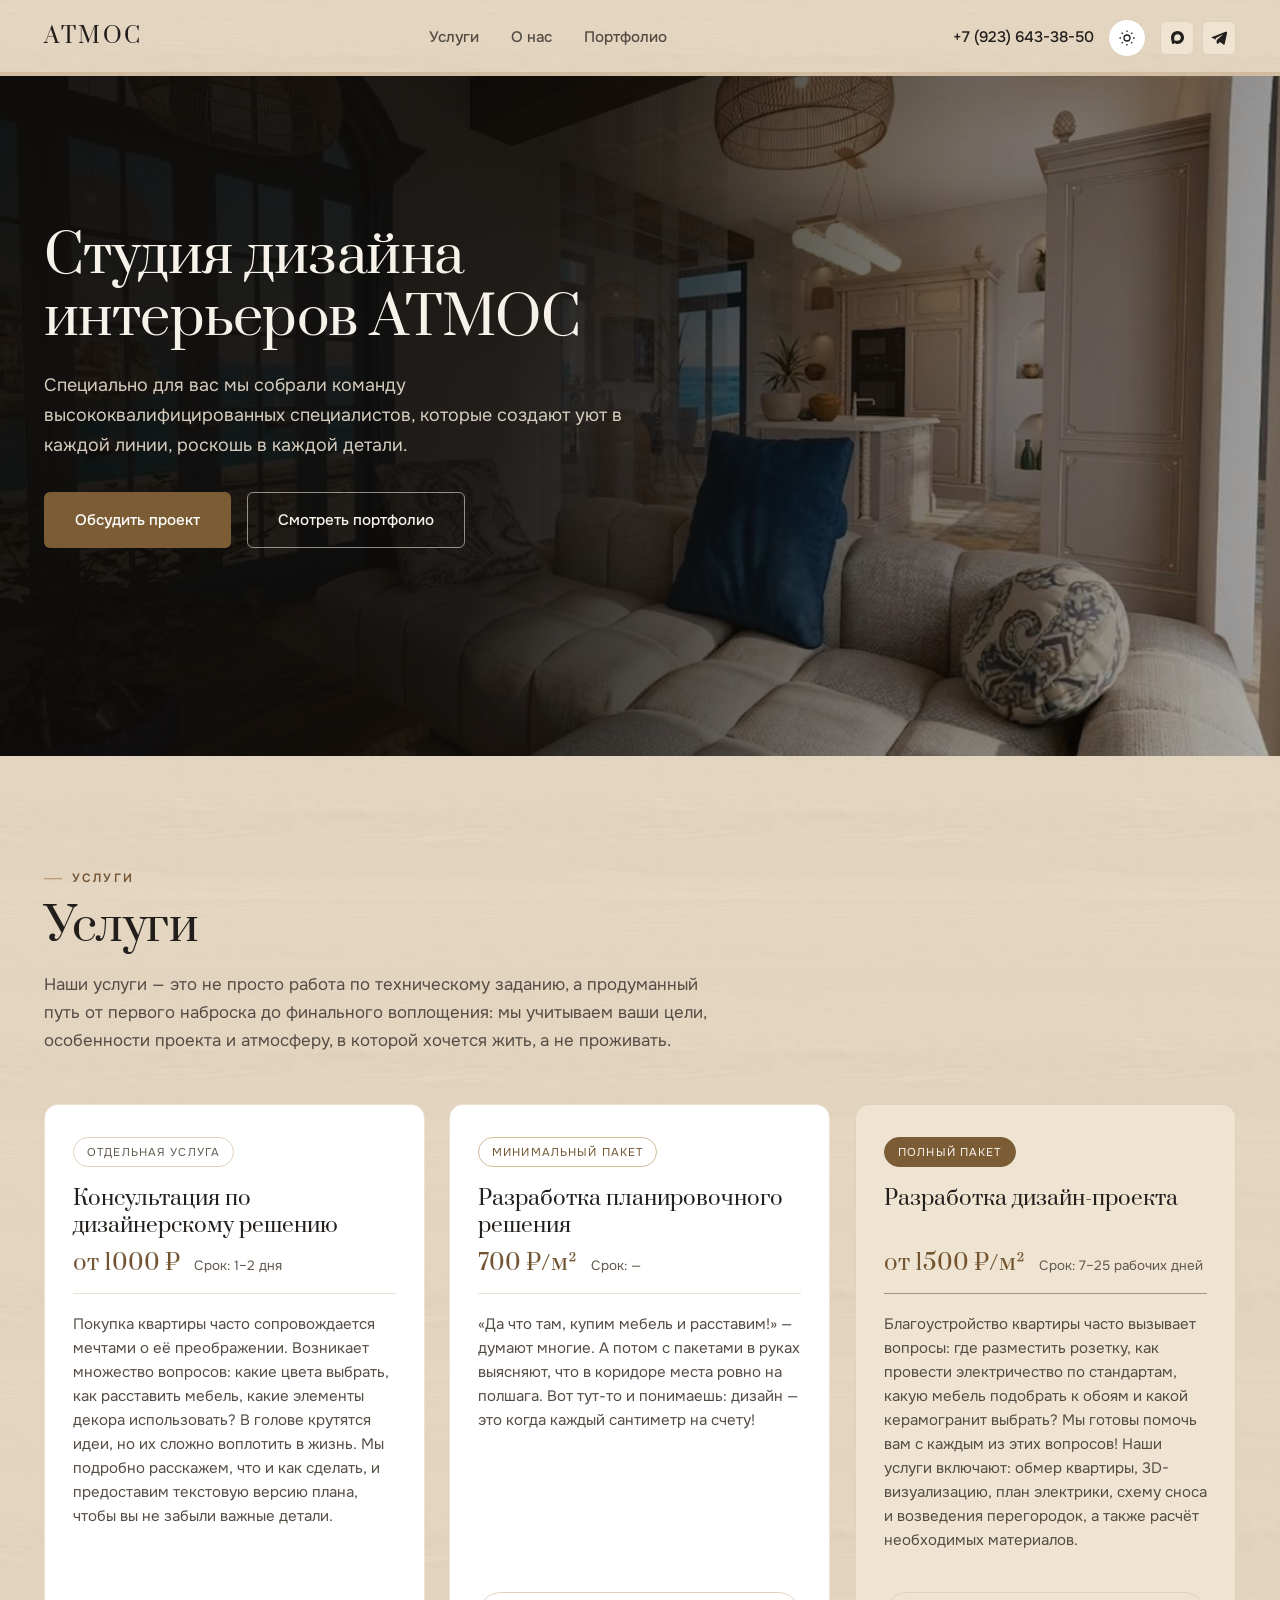
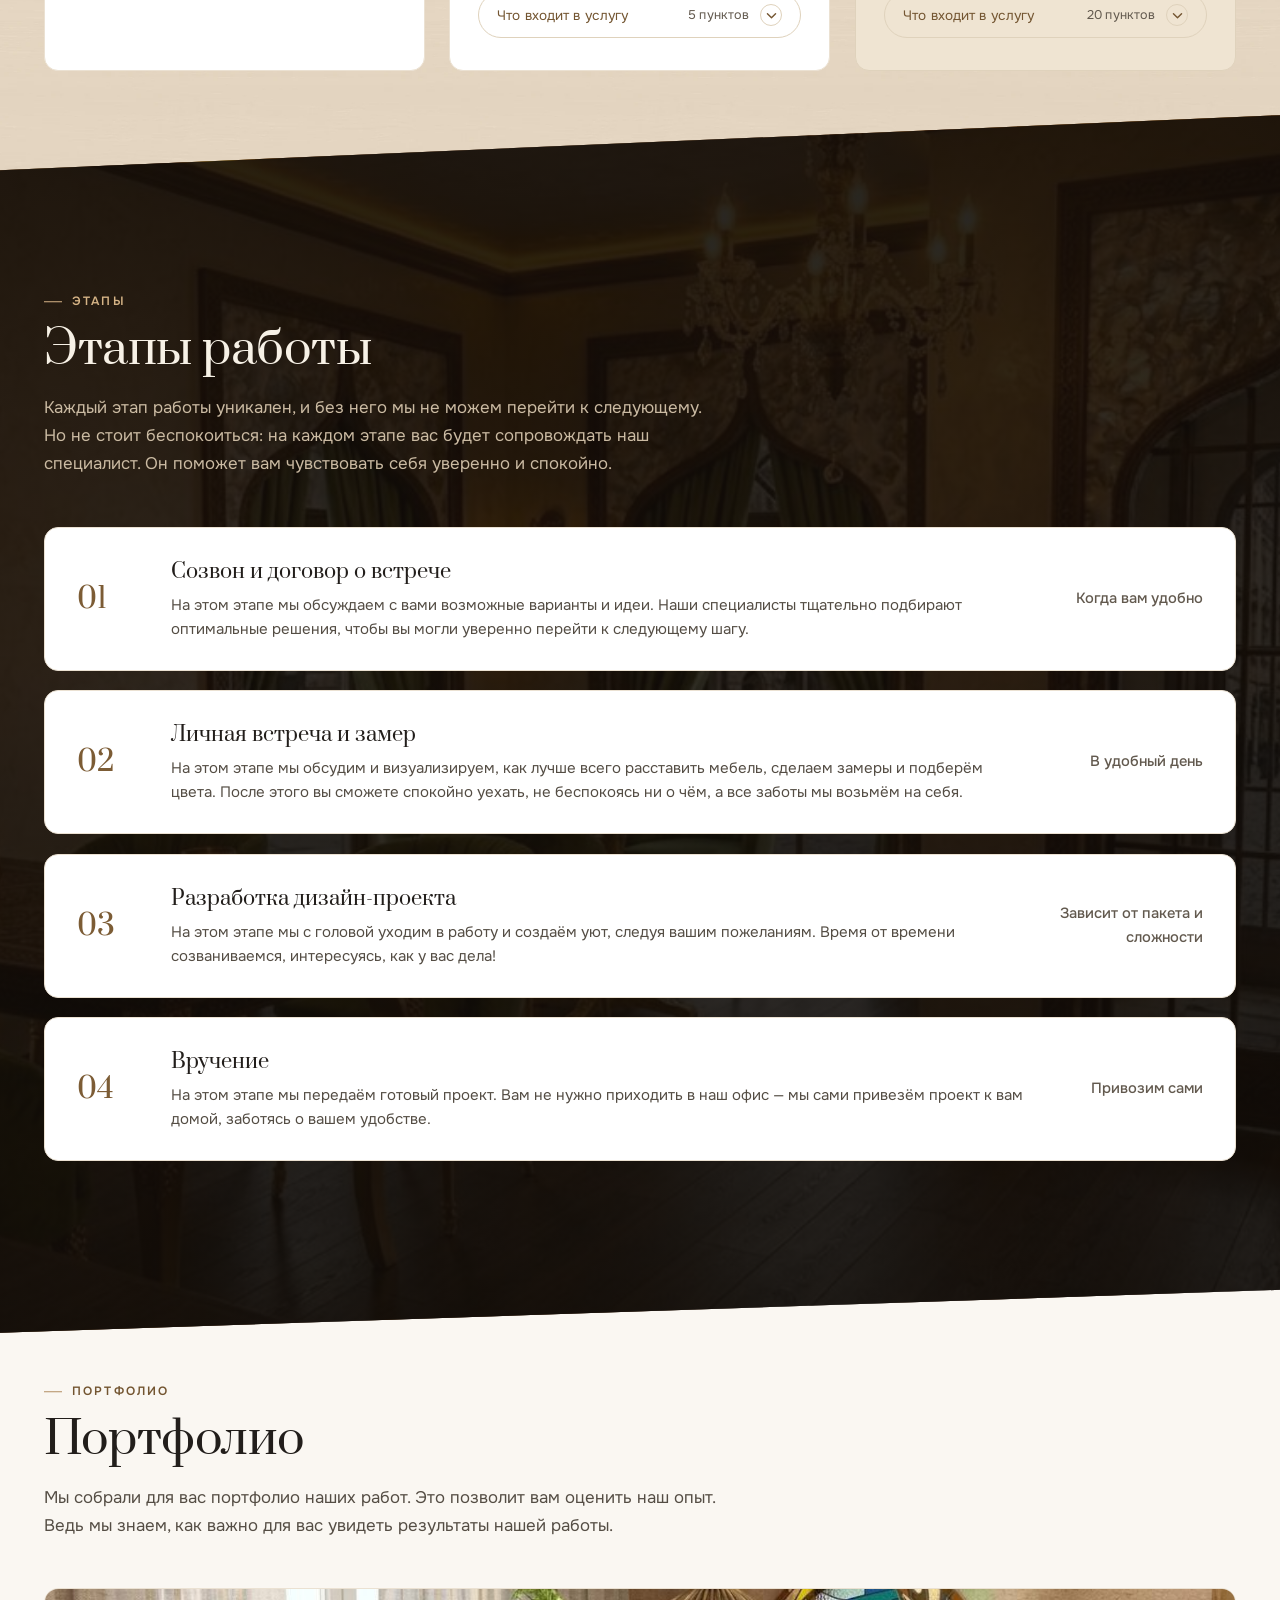
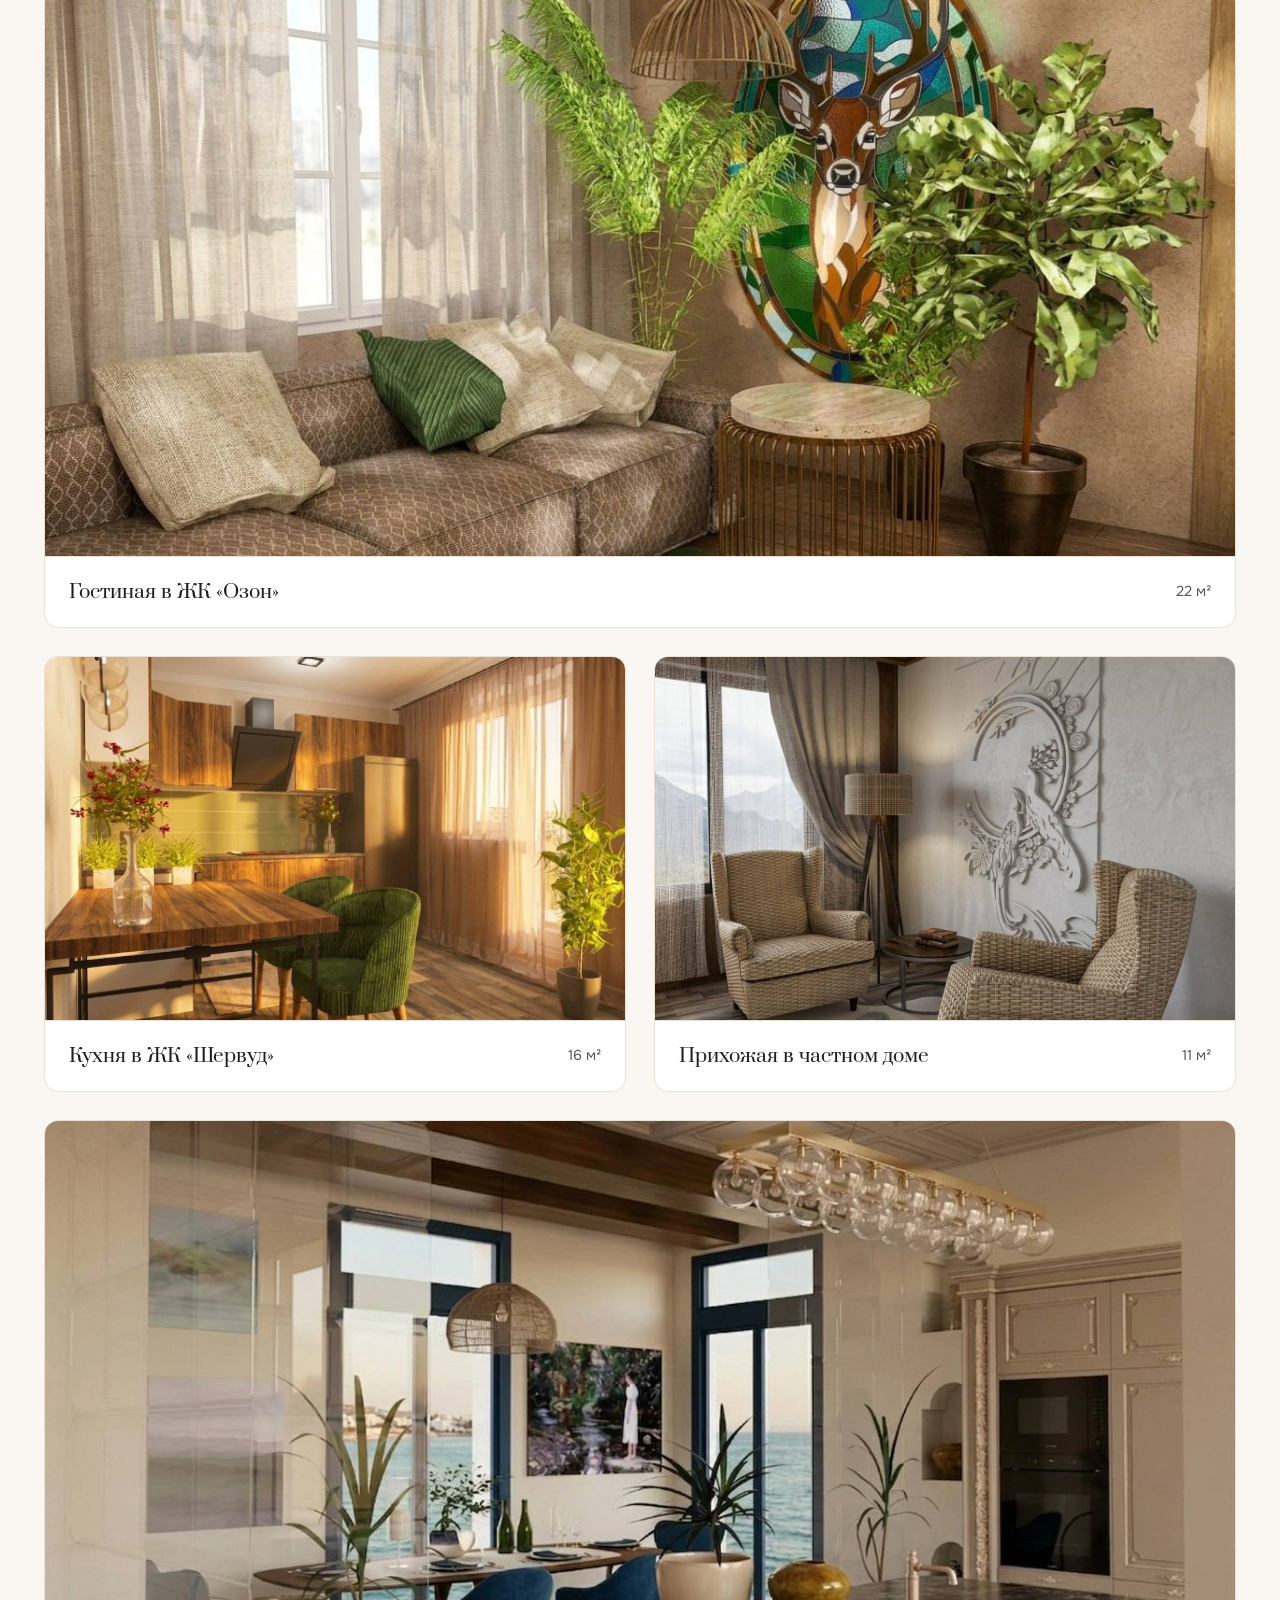
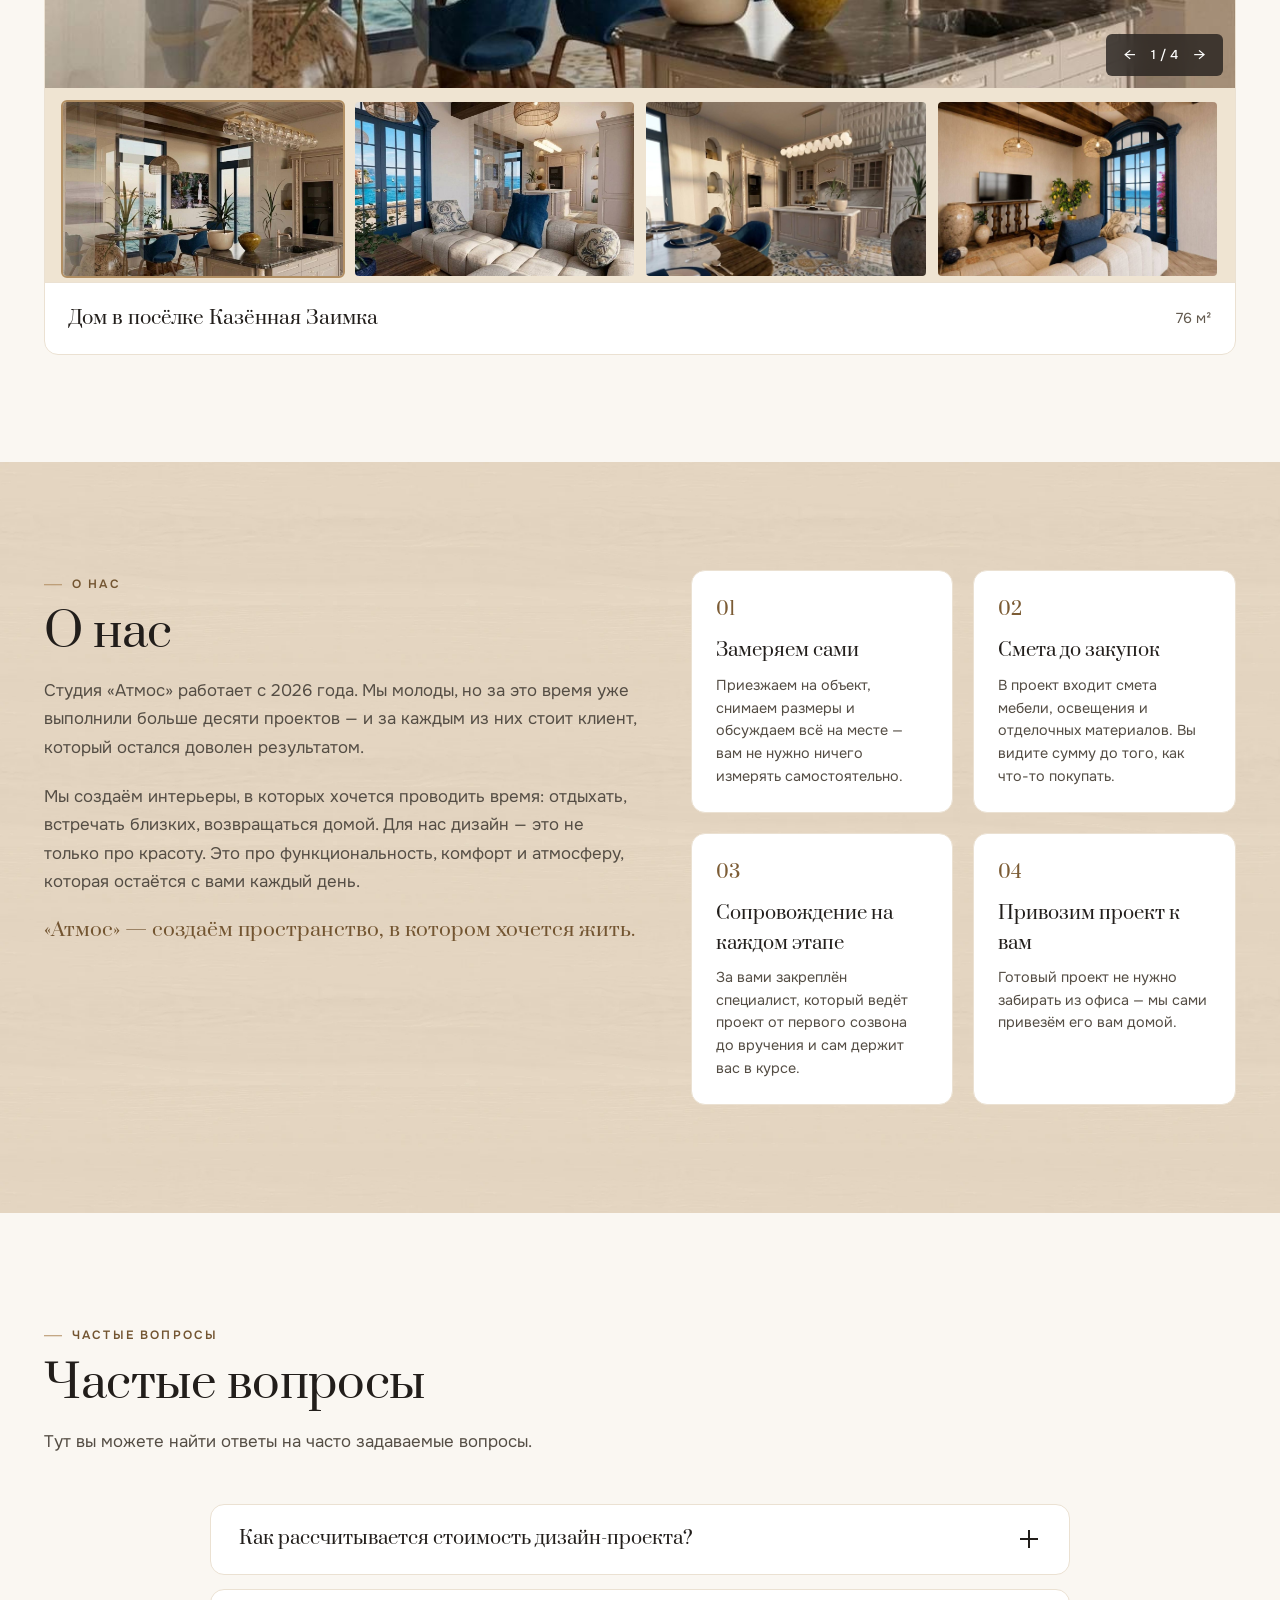
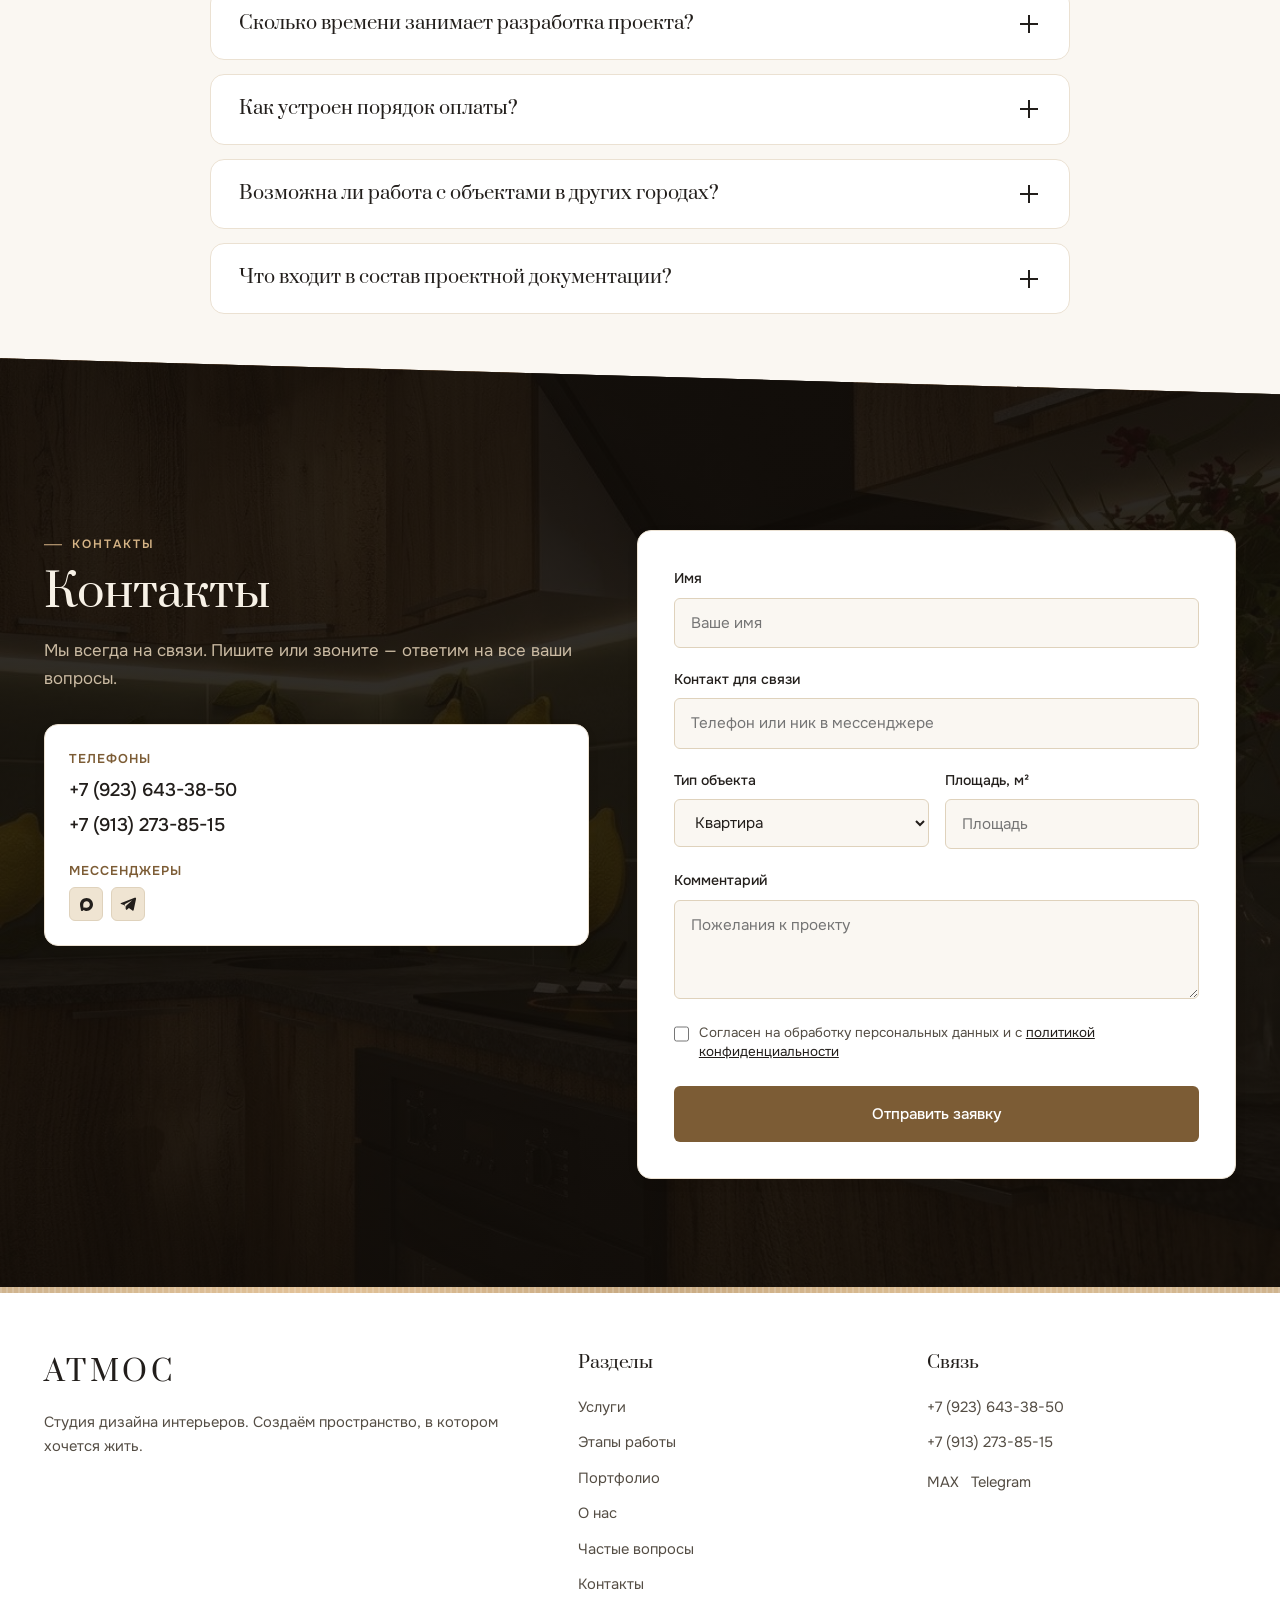
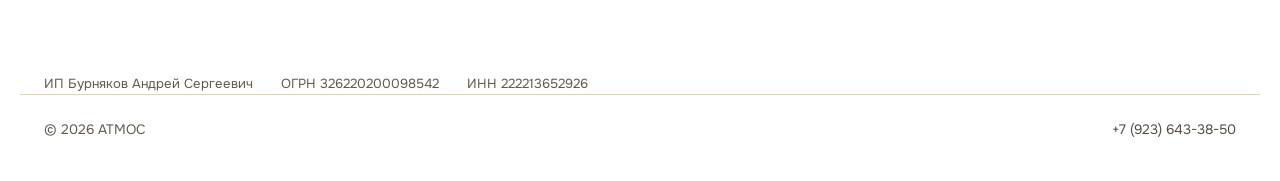
==== index.html @ 4cbc1691 "Портфолио, подписи этапов и чистая шапка Названия и площади четырёх проектов, описание раздела; прое" ====
<!DOCTYPE html>
<html lang="ru">
<head>
  <meta charset="UTF-8">
  <meta name="viewport" content="width=device-width, initial-scale=1.0">
  <title>Студия дизайна интерьеров АТМОС</title>
  <meta name="description" content="Студия дизайна интерьеров АТМОС: команда специалистов, которые создают уют в каждой линии и роскошь в каждой детали.">
  <meta name="theme-color" content="#FAF7F2">
  <meta name="color-scheme" content="light dark">

  <meta property="og:type" content="website">
  <meta property="og:title" content="Студия дизайна интерьеров АТМОС">
  <meta property="og:description" content="Студия дизайна интерьеров АТМОС.">
  <meta property="og:image" content="images/project-01-vitrazh.jpg">
  <meta property="og:locale" content="ru_RU">

  <link rel="icon" href="data:image/svg+xml,<svg xmlns='http://www.w3.org/2000/svg' viewBox='0 0 32 32'><rect width='32' height='32' rx='6' fill='%23B28F63'/><text x='16' y='22' font-family='serif' font-size='17' fill='%23FAF7F2' text-anchor='middle'>А</text></svg>">

  <link rel="preconnect" href="https://fonts.googleapis.com">
  <link rel="preconnect" href="https://fonts.gstatic.com" crossorigin>
  <link href="https://fonts.googleapis.com/css2?family=Onest:wght@300;400;500;600;700&family=Prata&display=swap" rel="stylesheet">
  <script>document.documentElement.className+=" js"</script>
<link rel="stylesheet" href="styles.css">
</head>
<body class="is-preloading">

<div class="preloader" id="preloader" aria-hidden="true">
  <div class="preloader__inner">
    <div class="preloader__slot">
      <svg viewBox="0 0 32 32" width="36" height="36" fill="none">
        <rect x="2" y="2" width="28" height="28" rx="4" stroke="currentColor" stroke-width="1.5" stroke-dasharray="3 3"/>
        <circle cx="16" cy="16" r="5" fill="currentColor" opacity="0.3"/>
      </svg>
    </div>
    <span class="preloader__name">АТМОС</span>
    <div class="preloader__bar">
      <div class="preloader__progress" id="preloaderProgress"></div>
    </div>
    <span class="preloader__percent" id="preloaderPercent">0%</span>
  </div>
</div>

<a class="skip-link" href="#main">Перейти к содержимому</a>

<header class="header" id="header">
  <div class="shell header__inner">
    <a class="logo" href="#top" aria-label="АТМОС — перейти к началу страницы">
      <span class="logo__name">АТМОС</span>
    </a>

    <nav class="nav" aria-label="Основная навигация">
      <a class="nav__link" href="#services">Услуги</a>
      <a class="nav__link" href="#about">О нас</a>
      <a class="nav__link" href="#portfolio">Портфолио</a>
    </nav>

    <div class="header__actions">
      <a class="phone-link" href="tel:+79236433850">+7 (923) 643-38-50</a>
      <button class="theme-btn" id="themeBtn" type="button" aria-pressed="false" aria-label="Переключить тёмную тему" title="Тёмная тема">
          <svg class="theme-btn__ico theme-btn__ico--sun" viewBox="0 0 24 24" width="18" height="18" fill="none" stroke="currentColor" stroke-width="1.7" aria-hidden="true">
            <circle cx="12" cy="12" r="4"/><path d="M12 2v2M12 20v2M2 12h2M20 12h2M4.9 4.9l1.4 1.4M17.7 17.7l1.4 1.4M19.1 4.9l-1.4 1.4M6.3 17.7l-1.4 1.4"/>
          </svg>
          <svg class="theme-btn__ico theme-btn__ico--moon" viewBox="0 0 24 24" width="18" height="18" fill="none" stroke="currentColor" stroke-width="1.7" aria-hidden="true">
            <path d="M20 14.5A8.5 8.5 0 0 1 9.5 4a8.5 8.5 0 1 0 10.5 10.5Z"/>
          </svg>
        </button>
        <div class="messenger-group">
        <a class="msg-btn msg-btn--max" href="#" data-ph aria-label="MAX">
          <svg viewBox="0 0 1000 1000" width="17" height="17" fill="currentColor" fill-rule="evenodd" aria-hidden="true">
            <path d="M508.211 878.328c-75.007 0-109.864-10.95-170.453-54.75-38.325 49.275-159.686 87.783-164.979 21.9 0-49.456-10.95-91.248-23.36-136.873-14.782-56.21-31.572-118.807-31.572-209.508 0-216.626 177.754-379.597 388.357-379.597 210.785 0 375.947 171.001 375.947 381.604.707 207.346-166.595 376.118-373.94 377.224m3.103-571.585c-102.564-5.292-182.499 65.7-200.201 177.024-14.6 92.162 11.315 204.398 33.397 210.238 10.585 2.555 37.23-18.98 53.837-35.587a189.8 189.8 0 0 0 92.71 33.032c106.273 5.112 197.08-75.794 204.215-181.95 4.154-106.382-77.67-196.486-183.958-202.574Z"/>
          </svg>
        </a>
        <a class="msg-btn msg-btn--tg" href="#" data-ph aria-label="Telegram">
          <svg viewBox="0 0 24 24" width="18" height="18" fill="currentColor" aria-hidden="true">
            <path d="M21.7 3.4 2.9 10.7c-1.1.4-1.1 1.1-.2 1.4l4.7 1.5 1.8 5.5c.2.6.1.8.7.8.5 0 .7-.2 1-.5l2.3-2.2 4.7 3.5c.9.5 1.5.2 1.7-.8l3.1-14.6c.3-1.2-.5-1.8-1.4-1.4Zm-4.1 3.6-8.1 7.2-.3 3.4-1.7-5.2 10.1-5.4Z"/>
          </svg>
        </a>
      </div>
      <button class="burger-btn" id="burgerBtn" type="button" aria-label="Открыть меню" aria-expanded="false" aria-controls="mobileDrawer">
        <span></span><span></span><span></span>
      </button>
    </div>
  </div>
</header>

<div class="drawer" id="mobileDrawer" aria-hidden="true">
  <div class="drawer__backdrop" id="drawerBackdrop"></div>
  <div class="drawer__panel" role="dialog" aria-modal="true" aria-label="Мобильное меню">
    <div class="drawer__head">
      <span class="logo__name">АТМОС</span>
      <button class="drawer__close" id="drawerCloseBtn" type="button" aria-label="Закрыть меню">&times;</button>
    </div>
    <nav class="drawer__nav" aria-label="Навигация в меню">
      <a class="drawer__link" href="#services">Услуги</a>
      <a class="drawer__link" href="#process">Этапы работы</a>
      <a class="drawer__link" href="#portfolio">Портфолио</a>
      <a class="drawer__link" href="#about">О нас</a>
      <a class="drawer__link" href="#faq">Частые вопросы</a>
      <a class="drawer__link" href="#contacts">Контакты</a>
    </nav>
    <div class="drawer__foot">
      <a class="drawer__phone" href="tel:+79236433850">+7 (923) 643-38-50</a>
      <button class="theme-btn theme-btn--wide" id="themeBtnDrawer" type="button" aria-pressed="false" aria-label="Переключить тёмную тему">
        <svg class="theme-btn__ico theme-btn__ico--sun" viewBox="0 0 24 24" width="18" height="18" fill="none" stroke="currentColor" stroke-width="1.7" aria-hidden="true"><circle cx="12" cy="12" r="4"/><path d="M12 2v2M12 20v2M2 12h2M20 12h2M4.9 4.9l1.4 1.4M17.7 17.7l1.4 1.4M19.1 4.9l-1.4 1.4M6.3 17.7l-1.4 1.4"/></svg>
        <svg class="theme-btn__ico theme-btn__ico--moon" viewBox="0 0 24 24" width="18" height="18" fill="none" stroke="currentColor" stroke-width="1.7" aria-hidden="true"><path d="M20 14.5A8.5 8.5 0 0 1 9.5 4a8.5 8.5 0 1 0 10.5 10.5Z"/></svg>
        <span class="theme-btn__label">Тёмная тема</span>
      </button>
      <div class="messenger-group">
        <a class="msg-btn msg-btn--max" href="#" data-ph aria-label="MAX">
          <svg viewBox="0 0 1000 1000" width="17" height="17" fill="currentColor" fill-rule="evenodd" aria-hidden="true">
            <path d="M508.211 878.328c-75.007 0-109.864-10.95-170.453-54.75-38.325 49.275-159.686 87.783-164.979 21.9 0-49.456-10.95-91.248-23.36-136.873-14.782-56.21-31.572-118.807-31.572-209.508 0-216.626 177.754-379.597 388.357-379.597 210.785 0 375.947 171.001 375.947 381.604.707 207.346-166.595 376.118-373.94 377.224m3.103-571.585c-102.564-5.292-182.499 65.7-200.201 177.024-14.6 92.162 11.315 204.398 33.397 210.238 10.585 2.555 37.23-18.98 53.837-35.587a189.8 189.8 0 0 0 92.71 33.032c106.273 5.112 197.08-75.794 204.215-181.95 4.154-106.382-77.67-196.486-183.958-202.574Z"/>
          </svg>
        </a>
        <a class="msg-btn msg-btn--tg" href="#" data-ph aria-label="Telegram">
          <svg viewBox="0 0 24 24" width="18" height="18" fill="currentColor" aria-hidden="true">
            <path d="M21.7 3.4 2.9 10.7c-1.1.4-1.1 1.1-.2 1.4l4.7 1.5 1.8 5.5c.2.6.1.8.7.8.5 0 .7-.2 1-.5l2.3-2.2 4.7 3.5c.9.5 1.5.2 1.7-.8l3.1-14.6c.3-1.2-.5-1.8-1.4-1.4Zm-4.1 3.6-8.1 7.2-.3 3.4-1.7-5.2 10.1-5.4Z"/>
          </svg>
        </a>
      </div>
    </div>
  </div>
</div>

<main id="main">

  <section class="hero-section" id="top">
    <div class="shell hero-grid">
      <div class="hero-text">
        <h1 class="hero-title">Студия дизайна интерьеров АТМОС</h1>
        <p class="hero-subtitle">Специально для вас мы собрали команду высококвалифицированных специалистов, которые создают уют в каждой линии, роскошь в каждой детали.</p>
        <div class="hero-actions">
          <a class="btn btn--primary" href="#contacts">Обсудить проект</a>
          <a class="btn btn--secondary" href="#portfolio">Смотреть портфолио</a>
        </div>
      </div>

      <div class="hero-media">
        <figure class="hero-figure">
          <img decoding="async" src="images/project-01-vitrazh.jpg" srcset="images/project-01-vitrazh.jpg 1x, images/2x/project-01-vitrazh.webp 2x" alt="Гостиная с витражным панно" width="1271" height="841" fetchpriority="high">
          <figcaption class="hero-figure__caption">
            <span class="hero-figure__title" data-ph>Название проекта</span>
            <span class="hero-figure__meta">— м² · —</span>
          </figcaption>
        </figure>
      </div>
    </div>
  </section>

  <section class="section section--tint" id="services">
    <div class="shell">
      <div class="section-head reveal">
        <span class="section-eyebrow">Услуги</span>
        <h2 class="section-title">Услуги</h2>
        <p class="section-lead">Наши услуги — это не просто работа по техническому заданию, а продуманный путь от первого наброска до финального воплощения: мы учитываем ваши цели, особенности проекта и атмосферу, в которой хочется жить, а не проживать.</p>
      </div>

      <div class="cards-grid cards-grid--3 cards-grid--svc">
        <article class="card reveal">
          <span class="card__tier card__tier--single">Отдельная услуга</span>
          <h3 class="card__title">Консультация по дизайнерскому решению</h3>
          <div class="card__meta">
            <span class="card__price">от 1000 ₽</span>
            <span class="card__term">Срок: 1–2 дня</span>
          </div>
          <p class="card__desc">Покупка квартиры часто сопровождается мечтами о её преображении. Возникает множество вопросов: какие цвета выбрать, как расставить мебель, какие элементы декора использовать? В голове крутятся идеи, но их сложно воплотить в жизнь. Мы подробно расскажем, что и как сделать, и предоставим текстовую версию плана, чтобы вы не забыли важные детали.</p>
        </article>

        <article class="card card--expandable reveal">
          <span class="card__tier card__tier--min">Минимальный пакет</span>
          <h3 class="card__title">Разработка планировочного решения</h3>
          <div class="card__meta">
            <span class="card__price">700 ₽/м²</span>
            <span class="card__term">Срок: —</span>
          </div>
          <p class="card__desc">«Да что там, купим мебель и расставим!» — думают многие. А потом с пакетами в руках выясняют, что в коридоре места ровно на полшага. Вот тут-то и понимаешь: дизайн — это когда каждый сантиметр на счету!</p>
          <button class="svc-toggle" type="button" id="svcBtn1" aria-controls="svcPanel1" aria-expanded="false">
            <span class="svc-toggle__text">Что входит в услугу</span>
            <span class="svc-toggle__side">
              <span class="svc-toggle__count">5 пунктов</span>
              <span class="svc-toggle__arrow" aria-hidden="true"><svg viewBox="0 0 16 16" width="13" height="13" aria-hidden="true"><path d="M3 5.75 8 10.75l5-5" fill="none" stroke="currentColor" stroke-width="1.7" stroke-linecap="round" stroke-linejoin="round"/></svg></span>
            </span>
          </button>
        </article>

        <div class="svc-panel" id="svcPanel1" role="region" aria-labelledby="svcBtn1">
          <div class="svc-panel__inner">
            <div class="svc-panel__head">
              <span class="card__tier card__tier--min">Минимальный пакет</span>
              <p class="svc-panel__title">Разработка планировочного решения — что входит</p>
            </div>
            <ul class="svc-list">
              <li class="svc-list__item">Обмерный план</li>
              <li class="svc-list__item">План с расстановкой мебели (2 варианта)</li>
              <li class="svc-list__item">План демонтажа / монтажа — при необходимости</li>
              <li class="svc-list__item">3D-визуализации</li>
              <li class="svc-list__item">Смета мебели, освещения и отделочных материалов</li>
            </ul>
          </div>
        </div>

        <article class="card card--accent card--expandable reveal">
          <span class="card__tier card__tier--full">Полный пакет</span>
          <h3 class="card__title">Разработка дизайн-проекта</h3>
          <div class="card__meta">
            <span class="card__price">от 1500 ₽/м²</span>
            <span class="card__term">Срок: 7–25 рабочих дней</span>
          </div>
          <p class="card__desc">Благоустройство квартиры часто вызывает вопросы: где разместить розетку, как провести электричество по стандартам, какую мебель подобрать к обоям и какой керамогранит выбрать? Мы готовы помочь вам с каждым из этих вопросов! Наши услуги включают: обмер квартиры, 3D-визуализацию, план электрики, схему сноса и возведения перегородок, а также расчёт необходимых материалов.</p>
          <button class="svc-toggle" type="button" id="svcBtn3" aria-controls="svcPanel3" aria-expanded="false">
            <span class="svc-toggle__text">Что входит в услугу</span>
            <span class="svc-toggle__side">
              <span class="svc-toggle__count">20 пунктов</span>
              <span class="svc-toggle__arrow" aria-hidden="true"><svg viewBox="0 0 16 16" width="13" height="13" aria-hidden="true"><path d="M3 5.75 8 10.75l5-5" fill="none" stroke="currentColor" stroke-width="1.7" stroke-linecap="round" stroke-linejoin="round"/></svg></span>
            </span>
          </button>
        </article>

        <div class="svc-panel" id="svcPanel3" role="region" aria-labelledby="svcBtn3">
          <div class="svc-panel__inner">
            <div class="svc-panel__head">
              <span class="card__tier card__tier--full">Полный пакет</span>
              <p class="svc-panel__title">Разработка дизайн-проекта — что входит</p>
            </div>
            <ul class="svc-list">
              <li class="svc-list__item">Обмерный план</li>
              <li class="svc-list__item">План демонтажа / монтажа / после перепланировки</li>
              <li class="svc-list__item">План дверных проёмов</li>
              <li class="svc-list__item">План с расстановкой мебели (2 варианта)</li>
              <li class="svc-list__item">Спецификация мебели заводского производства</li>
              <li class="svc-list__item">Чертежи заказной мебели</li>
              <li class="svc-list__item">План пола и план потолка</li>
              <li class="svc-list__item">План плинтусов</li>
              <li class="svc-list__item">План карнизов</li>
              <li class="svc-list__item">План освещения с размерами и привязками к выключателям</li>
              <li class="svc-list__item">Спецификация осветительных приборов</li>
              <li class="svc-list__item">План электрики</li>
              <li class="svc-list__item">План сантехнического оборудования</li>
              <li class="svc-list__item">Спецификация сантехники</li>
              <li class="svc-list__item">План кондиционеров</li>
              <li class="svc-list__item">План тёплого пола</li>
              <li class="svc-list__item">План отделки стен</li>
              <li class="svc-list__item">Развёртки по стенам</li>
              <li class="svc-list__item">3D-визуализации</li>
              <li class="svc-list__item">Смета мебели, освещения и отделочных материалов</li>
            </ul>
          </div>
        </div>
      </div>
    </div>
  </section>

  <section class="section section--dark section--photo" id="process">
    <div class="shell">
      <div class="section-head reveal">
        <span class="section-eyebrow">Этапы</span>
        <h2 class="section-title">Этапы работы</h2>
        <p class="section-lead">Каждый этап работы уникален, и без него мы не можем перейти к следующему. Но не стоит беспокоиться: на каждом этапе вас будет сопровождать наш специалист. Он поможет вам чувствовать себя уверенно и спокойно.</p>
      </div>

      <ol class="steps-list">
        <li class="step-item reveal">
          <span class="step-item__num">01</span>
          <div class="step-item__content">
            <h3 class="step-item__title">Созвон и договор о встрече</h3>
            <p class="step-item__desc">На этом этапе мы обсуждаем с вами возможные варианты и идеи. Наши специалисты тщательно подбирают оптимальные решения, чтобы вы могли уверенно перейти к следующему шагу.</p>
          </div>
          <span class="step-item__time">Когда вам удобно</span>
        </li>

        <li class="step-item reveal">
          <span class="step-item__num">02</span>
          <div class="step-item__content">
            <h3 class="step-item__title">Личная встреча и замер</h3>
            <p class="step-item__desc">На этом этапе мы обсудим и визуализируем, как лучше всего расставить мебель, сделаем замеры и подберём цвета. После этого вы сможете спокойно уехать, не беспокоясь ни о чём, а все заботы мы возьмём на себя.</p>
          </div>
          <span class="step-item__time">В удобный день</span>
        </li>

        <li class="step-item reveal">
          <span class="step-item__num">03</span>
          <div class="step-item__content">
            <h3 class="step-item__title">Разработка дизайн-проекта</h3>
            <p class="step-item__desc">На этом этапе мы с головой уходим в работу и создаём уют, следуя вашим пожеланиям. Время от времени созваниваемся, интересуясь, как у вас дела!</p>
          </div>
          <span class="step-item__time">Зависит от пакета и сложности</span>
        </li>

        <li class="step-item reveal">
          <span class="step-item__num">04</span>
          <div class="step-item__content">
            <h3 class="step-item__title">Вручение</h3>
            <p class="step-item__desc">На этом этапе мы передаём готовый проект. Вам не нужно приходить в наш офис — мы сами привезём проект к вам домой, заботясь о вашем удобстве.</p>
          </div>
          <span class="step-item__time">Привозим сами</span>
        </li>
      </ol>
    </div>
  </section>

  <section class="section" id="portfolio">
    <div class="shell">
      <div class="section-head reveal">
        <span class="section-eyebrow">Портфолио</span>
        <h2 class="section-title">Портфолио</h2>
        <p class="section-lead">Мы собрали для вас портфолио наших работ. Это позволит вам оценить наш опыт. Ведь мы знаем, как важно для вас увидеть результаты нашей работы.</p>
      </div>

      <div class="portfolio-grid">
        <figure class="work-card work-card--wide reveal" data-full="images/project-01-vitrazh.jpg">
          <div class="work-card__media">
            <img decoding="async" src="images/project-01-vitrazh.jpg" srcset="images/project-01-vitrazh.jpg 1x, images/2x/project-01-vitrazh.webp 2x" alt="Гостиная с витражным панно" loading="lazy" width="1271" height="841">
          </div>
          <figcaption class="work-card__caption">
            <h3 class="work-card__title">Гостиная в ЖК «Озон»</h3>
            <span class="work-card__meta">22 м²</span>
          </figcaption>
        </figure>

<figure class="work-card reveal" data-full="images/project-03-kitchen.jpg">
          <div class="work-card__media">
            <img decoding="async" src="images/project-03-kitchen.jpg" srcset="images/project-03-kitchen.jpg 1x, images/2x/project-03-kitchen.webp 2x" alt="Кухня-столовая" loading="lazy" width="1280" height="710">
          </div>
          <figcaption class="work-card__caption">
            <h3 class="work-card__title">Кухня в ЖК «Шервуд»</h3>
            <span class="work-card__meta">16 м²</span>
          </figcaption>
        </figure>

<figure class="work-card reveal" data-full="images/project-05-barelief.jpg">
          <div class="work-card__media">
            <img decoding="async" src="images/project-05-barelief.jpg" srcset="images/project-05-barelief.jpg 1x, images/2x/project-05-barelief.webp 2x" alt="Зона отдыха с гипсовым барельефом" loading="lazy" width="1271" height="841">
          </div>
          <figcaption class="work-card__caption">
            <h3 class="work-card__title">Прихожая в частном доме</h3>
            <span class="work-card__meta">11 м²</span>
          </figcaption>
        </figure>

        <figure class="work-card work-card--gallery work-card--wide reveal" id="seasideCard" data-full="images/project-06-seaside-kitchen.jpg">
          <div class="work-card__media work-card__media--slider">
            <img decoding="async" id="seasideMainImg" src="images/project-06-seaside-kitchen.jpg" srcset="images/project-06-seaside-kitchen.jpg 1x, images/2x/project-06-seaside-kitchen.webp 2x" alt="Кухня-остров с видом на море" loading="lazy" width="1280" height="720">
            <div class="slider-controls" aria-label="Переключение ракурсов проекта">
              <button class="slider-arrow slider-arrow--prev" id="seasidePrev" type="button" aria-label="Предыдущее фото">&#8592;</button>
              <span class="slider-counter" id="seasideCounter">1 / 4</span>
              <button class="slider-arrow slider-arrow--next" id="seasideNext" type="button" aria-label="Следующее фото">&#8594;</button>
            </div>
          </div>
          <div class="gallery-thumbs" id="seasideThumbs">
            <button class="thumb-btn is-active" type="button" data-src="images/project-06-seaside-kitchen.jpg" data-srcset="images/project-06-seaside-kitchen.jpg 1x, images/2x/project-06-seaside-kitchen.webp 2x" data-alt="Кухня-остров с видом на море" aria-label="Ракурс 1: Кухня-остров с видом на море">
              <img decoding="async" src="images/project-06-seaside-kitchen.jpg" srcset="images/project-06-seaside-kitchen.jpg 1x, images/2x/project-06-seaside-kitchen.webp 2x" alt="Кухня-остров с видом на море" width="120" height="80" loading="lazy">
            </button>
            <button class="thumb-btn" type="button" data-src="images/project-06-seaside-living.jpg" data-srcset="images/project-06-seaside-living.jpg 1x, images/2x/project-06-seaside-living.webp 2x" data-alt="Гостиная с синими французскими дверями" aria-label="Ракурс 2: Гостиная с синими французскими дверями">
              <img decoding="async" src="images/project-06-seaside-living.jpg" srcset="images/project-06-seaside-living.jpg 1x, images/2x/project-06-seaside-living.webp 2x" alt="Гостиная с синими французскими дверями" width="120" height="80" loading="lazy">
            </button>
            <button class="thumb-btn" type="button" data-src="images/project-06-seaside-dining.jpg" data-srcset="images/project-06-seaside-dining.jpg 1x, images/2x/project-06-seaside-dining.webp 2x" data-alt="Классическая кухня с плиткой-пэчворк" aria-label="Ракурс 3: Классическая кухня с плиткой-пэчворк">
              <img decoding="async" src="images/project-06-seaside-dining.jpg" srcset="images/project-06-seaside-dining.jpg 1x, images/2x/project-06-seaside-dining.webp 2x" alt="Классическая кухня с плиткой-пэчворк" width="120" height="80" loading="lazy">
            </button>
            <button class="thumb-btn" type="button" data-src="images/project-06-seaside-lounge.jpg" data-srcset="images/project-06-seaside-lounge.jpg 1x, images/2x/project-06-seaside-lounge.webp 2x" data-alt="ТВ-зона с арочной дверью" aria-label="Ракурс 4: ТВ-зона с арочной дверью">
              <img decoding="async" src="images/project-06-seaside-lounge.jpg" srcset="images/project-06-seaside-lounge.jpg 1x, images/2x/project-06-seaside-lounge.webp 2x" alt="ТВ-зона с арочной дверью" width="120" height="80" loading="lazy">
            </button>
          </div>
          <figcaption class="work-card__caption">
            <h3 class="work-card__title">Дом в посёлке Казённая Заимка</h3>
            <span class="work-card__meta">76 м²</span>
          </figcaption>
        </figure>
      </div>
    </div>
  </section>

  <section class="section section--tint" id="about">
    <div class="shell about-layout">
      <div class="about-lead-col reveal">
        <span class="section-eyebrow">О нас</span>
        <h2 class="section-title">О нас</h2>
        <div class="about-paragraphs">
          <p class="about-text">Студия «Атмос» работает с 2026 года. Мы молоды, но за это время уже выполнили больше десяти проектов — и за каждым из них стоит клиент, который остался доволен результатом.</p>
          <p class="about-text">Мы создаём интерьеры, в которых хочется проводить время: отдыхать, встречать близких, возвращаться домой. Для нас дизайн — это не только про красоту. Это про функциональность, комфорт и атмосферу, которая остаётся с вами каждый день.</p>
          <p class="about-text about-text--slogan">«Атмос» — создаём пространство, в котором хочется жить.</p>
        </div>
      </div>

      <div class="principles-grid reveal">
        <article class="principle-card">
          <span class="principle-card__num">01</span>
          <h3 class="principle-card__title">Замеряем сами</h3>
          <p class="principle-card__desc">Приезжаем на объект, снимаем размеры и обсуждаем всё на месте — вам не нужно ничего измерять самостоятельно.</p>
        </article>

        <article class="principle-card">
          <span class="principle-card__num">02</span>
          <h3 class="principle-card__title">Смета до закупок</h3>
          <p class="principle-card__desc">В проект входит смета мебели, освещения и отделочных материалов. Вы видите сумму до того, как что-то покупать.</p>
        </article>

        <article class="principle-card">
          <span class="principle-card__num">03</span>
          <h3 class="principle-card__title">Сопровождение на каждом этапе</h3>
          <p class="principle-card__desc">За вами закреплён специалист, который ведёт проект от первого созвона до вручения и сам держит вас в курсе.</p>
        </article>

        <article class="principle-card">
          <span class="principle-card__num">04</span>
          <h3 class="principle-card__title">Привозим проект к вам</h3>
          <p class="principle-card__desc">Готовый проект не нужно забирать из офиса — мы сами привезём его вам домой.</p>
        </article>
      </div>
    </div>
  </section>

  <section class="section" id="faq">
    <div class="shell">
      <div class="section-head reveal">
        <span class="section-eyebrow">Частые вопросы</span>
        <h2 class="section-title">Частые вопросы</h2>
        <p class="section-lead">Тут вы можете найти ответы на часто задаваемые вопросы.</p>
      </div>

      <div class="accordion" id="faqAccordion">
        <div class="acc-item">
          <h3 class="acc-item__head">
            <button class="acc-item__trigger" type="button" aria-expanded="false" aria-controls="faqPanel1" id="faqBtn1">
              <span class="acc-item__q">Как рассчитывается стоимость дизайн-проекта?</span>
              <span class="acc-item__icon" aria-hidden="true"></span>
            </button>
          </h3>
          <div class="acc-item__panel" id="faqPanel1" role="region" aria-labelledby="faqBtn1">
            <div class="acc-item__body">
              <p>Стоимость дизайн-проекта зависит от выбранного пакета услуг и площади вашего помещения. Однако не упустите возможность получить скидку!</p>
            </div>
          </div>
        </div>

        <div class="acc-item">
          <h3 class="acc-item__head">
            <button class="acc-item__trigger" type="button" aria-expanded="false" aria-controls="faqPanel2" id="faqBtn2">
              <span class="acc-item__q">Сколько времени занимает разработка проекта?</span>
              <span class="acc-item__icon" aria-hidden="true"></span>
            </button>
          </h3>
          <div class="acc-item__panel" id="faqPanel2" role="region" aria-labelledby="faqBtn2">
            <div class="acc-item__body">
              <p>Дизайн-проект разрабатывается в зависимости от выбранного пакета услуг и площади помещения. В среднем на проект площадью 70 м² уходит около месяца при минимальном пакете и около полутора месяцев при полном.</p>
              <p>Мы сделаем всё возможное, чтобы выполнить работы в кратчайшие сроки, не снижая при этом качество наших услуг.</p>
            </div>
          </div>
        </div>

        <div class="acc-item">
          <h3 class="acc-item__head">
            <button class="acc-item__trigger" type="button" aria-expanded="false" aria-controls="faqPanel3" id="faqBtn3">
              <span class="acc-item__q">Как устроен порядок оплаты?</span>
              <span class="acc-item__icon" aria-hidden="true"></span>
            </button>
          </h3>
          <div class="acc-item__panel" id="faqPanel3" role="region" aria-labelledby="faqBtn3">
            <div class="acc-item__body">
              <p>Оплата проходит в два этапа. При подписании договора вы вносите аванс в размере 25% от общей стоимости, и мы начинаем работу. Когда дизайн-проект будет готов, вы оплачиваете оставшуюся сумму, и мы передаём вам финальный результат.</p>
            </div>
          </div>
        </div>

        <div class="acc-item">
          <h3 class="acc-item__head">
            <button class="acc-item__trigger" type="button" aria-expanded="false" aria-controls="faqPanel4" id="faqBtn4">
              <span class="acc-item__q">Возможна ли работа с объектами в других городах?</span>
              <span class="acc-item__icon" aria-hidden="true"></span>
            </button>
          </h3>
          <div class="acc-item__panel" id="faqPanel4" role="region" aria-labelledby="faqBtn4">
            <div class="acc-item__body">
              <p>Мы выполняем заказы из других городов. Процедура заключения договора отличается незначительно: вы предоставляете нам нужные замеры, мы отправляем договор в электронном виде и начинаем работу.</p>
            </div>
          </div>
        </div>

        <div class="acc-item">
          <h3 class="acc-item__head">
            <button class="acc-item__trigger" type="button" aria-expanded="false" aria-controls="faqPanel5" id="faqBtn5">
              <span class="acc-item__q">Что входит в состав проектной документации?</span>
              <span class="acc-item__icon" aria-hidden="true"></span>
            </button>
          </h3>
          <div class="acc-item__panel" id="faqPanel5" role="region" aria-labelledby="faqBtn5">
            <div class="acc-item__body">
              <p>Состав зависит от выбранного пакета. Полный перечень открывается в разделе «Услуги» — у каждого пакета есть кнопка «Что входит в услугу»: от обмерного плана и планов электрики до 3D-визуализаций и сметы мебели, освещения и отделочных материалов.</p>
            </div>
          </div>
        </div>
      </div>
    </div>
  </section>

  <section class="section section--dark section--photo" id="contacts">
    <div class="shell">
      <div class="contacts-grid">
        <div class="contacts-info reveal">
          <span class="section-eyebrow">Контакты</span>
          <h2 class="section-title">Контакты</h2>
          <p class="contacts-lead">Мы всегда на связи. Пишите или звоните — ответим на все ваши вопросы.</p>

          <div class="contacts-details">
            <div class="contacts-detail-item">
              <span class="contacts-detail-label">Телефоны</span>
              <a class="contacts-detail-val" href="tel:+79236433850">+7 (923) 643-38-50</a>
              <a class="contacts-detail-val" href="tel:+79132738515">+7 (913) 273-85-15</a>
            </div>
            <div class="contacts-detail-item">
              <span class="contacts-detail-label">Мессенджеры</span>
              <div class="messenger-group">
                <a class="msg-btn msg-btn--max" href="#" data-ph aria-label="MAX">
                  <svg viewBox="0 0 1000 1000" width="17" height="17" fill="currentColor" fill-rule="evenodd" aria-hidden="true">
            <path d="M508.211 878.328c-75.007 0-109.864-10.95-170.453-54.75-38.325 49.275-159.686 87.783-164.979 21.9 0-49.456-10.95-91.248-23.36-136.873-14.782-56.21-31.572-118.807-31.572-209.508 0-216.626 177.754-379.597 388.357-379.597 210.785 0 375.947 171.001 375.947 381.604.707 207.346-166.595 376.118-373.94 377.224m3.103-571.585c-102.564-5.292-182.499 65.7-200.201 177.024-14.6 92.162 11.315 204.398 33.397 210.238 10.585 2.555 37.23-18.98 53.837-35.587a189.8 189.8 0 0 0 92.71 33.032c106.273 5.112 197.08-75.794 204.215-181.95 4.154-106.382-77.67-196.486-183.958-202.574Z"/>
          </svg>
                </a>
                <a class="msg-btn msg-btn--tg" href="#" data-ph aria-label="Telegram">
                  <svg viewBox="0 0 24 24" width="18" height="18" fill="currentColor" aria-hidden="true">
                    <path d="M21.7 3.4 2.9 10.7c-1.1.4-1.1 1.1-.2 1.4l4.7 1.5 1.8 5.5c.2.6.1.8.7.8.5 0 .7-.2 1-.5l2.3-2.2 4.7 3.5c.9.5 1.5.2 1.7-.8l3.1-14.6c.3-1.2-.5-1.8-1.4-1.4Zm-4.1 3.6-8.1 7.2-.3 3.4-1.7-5.2 10.1-5.4Z"/>
                  </svg>
                </a>
              </div>
            </div>
          </div>
        </div>

        <form class="contact-form reveal" id="projectForm" novalidate>
          <div class="form-field">
            <label class="form-label" for="fName">Имя</label>
            <input class="form-input" type="text" id="fName" name="name" placeholder="Ваше имя" autocomplete="name" required>
          </div>

          <div class="form-field">
            <label class="form-label" for="fPhone">Контакт для связи</label>
            <input class="form-input" type="text" id="fPhone" name="phone" placeholder="Телефон или ник в мессенджере" autocomplete="tel" required>
          </div>

          <div class="form-row">
            <div class="form-field">
              <label class="form-label" for="fType">Тип объекта</label>
              <select class="form-input" id="fType" name="type">
                <option value="flat">Квартира</option>
                <option value="house">Загородный дом</option>
                <option value="commercial">Коммерческое помещение</option>
                <option value="other">Другое</option>
              </select>
            </div>
            <div class="form-field">
              <label class="form-label" for="fArea">Площадь, м²</label>
              <input class="form-input" type="number" id="fArea" name="area" placeholder="Площадь" min="1" max="5000" inputmode="numeric">
            </div>
          </div>

          <div class="form-field">
            <label class="form-label" for="fComment">Комментарий</label>
            <textarea class="form-input" id="fComment" name="comment" rows="3" placeholder="Пожелания к проекту"></textarea>
          </div>

          <label class="consent-label" id="consentLabel">
            <input class="consent-checkbox" type="checkbox" id="fConsent" name="consent" required>
            <span>Согласен на обработку персональных данных и с <a href="#" data-ph>политикой конфиденциальности</a></span>
          </label>

          <button class="btn btn--primary btn--block" type="submit">Отправить заявку</button>
        </form>
      </div>
    </div>
  </section>

</main>

<footer class="footer">
  <div class="wood-strip" aria-hidden="true"></div>
  <div class="shell footer__grid">
    <div class="footer__brand">
      <span class="logo__name logo__name--lg">АТМОС</span>
      <p class="footer__desc">Студия дизайна интерьеров. Создаём пространство, в котором хочется жить.</p>
    </div>

    <nav class="footer__col" aria-label="Навигация в подвале">
      <span class="footer__heading">Разделы</span>
      <a class="footer__link" href="#services">Услуги</a>
      <a class="footer__link" href="#process">Этапы работы</a>
      <a class="footer__link" href="#portfolio">Портфолио</a>
      <a class="footer__link" href="#about">О нас</a>
      <a class="footer__link" href="#faq">Частые вопросы</a>
      <a class="footer__link" href="#contacts">Контакты</a>
    </nav>

    <div class="footer__col">
      <span class="footer__heading">Связь</span>
      <a class="footer__link" href="tel:+79236433850">+7 (923) 643-38-50</a>
      <a class="footer__link" href="tel:+79132738515">+7 (913) 273-85-15</a>
      <div class="footer__messengers">
        <a class="footer__link" href="#" data-ph aria-label="MAX">MAX</a>
        <a class="footer__link" href="#" data-ph aria-label="Telegram">Telegram</a>
      </div>
    </div>

  </div>

  <div class="shell footer__legal">
    <span>ИП Бурняков Андрей Сергеевич</span>
    <span>ОГРН 326220200098542</span>
    <span>ИНН 222213652926</span>
  </div>

  <div class="shell footer__bottom">
    <span>© 2026 АТМОС</span>
    <a class="footer__phone-bottom" href="tel:+79236433850">+7 (923) 643-38-50</a>
  </div>
</footer>

<div class="lightbox" id="lightbox" aria-hidden="true" role="dialog" aria-modal="true" aria-label="Просмотр изображения">
  <div class="lightbox__backdrop" id="lightboxBackdrop"></div>
  <div class="lightbox__content">
    <button class="lightbox__close" id="lightboxClose" type="button" aria-label="Закрыть">&times;</button>
    <img decoding="async" class="lightbox__img" id="lightboxImg" src="images/project-01-vitrazh.jpg" srcset="images/project-01-vitrazh.jpg 1x, images/2x/project-01-vitrazh.webp 2x" alt="">
  </div>
</div>

<div class="toast-container" id="toastContainer" aria-live="polite"></div>

<script src="script.js"></script>
</body>
</html>
---- styles.css ----
:root {
  color-scheme: light;
  --cream: #FAF7F2;
  --sand: #EFE4D2;
  --sand-dark: #E1D3BB;
  --white: #FFFFFF;
  --ink: #221E1B;
  --ink-light: #544D44;
  --muted: #62594E;
  --border: #DFD2BC;
  --border-light: #EBE1D2;
  --wood-accent: #B28F63;
  --wood-dark: #7C5C35;
  --wood-text: #735531;
  --wood-light: #D4B995;
  --wood-deep: #3A2B1C;
  --on-deep-title: #F7F1E6;
  --on-deep-text: #CBBBA3;
  --on-deep-accent: #D6B486;
  --shadow-sm: 0 4px 14px rgba(34, 30, 27, 0.04);
  --shadow-md: 0 16px 36px rgba(34, 30, 27, 0.08);
  --shadow-lg: 0 28px 70px rgba(34, 30, 27, 0.14);
  --radius-sm: 6px;
  --radius-md: 14px;
  --radius-lg: 24px;
  --font-serif: 'Prata', Georgia, serif;
  --font-sans: 'Onest', -apple-system, BlinkMacSystemFont, 'Segoe UI', Roboto, sans-serif;
  --header-height: 76px;
  --ease-out-expo: cubic-bezier(0.16, 1, 0.3, 1);
  --ease-smooth: cubic-bezier(0.25, 1, 0.5, 1);
  --transition: all 0.32s var(--ease-smooth);
}

*, *::before, *::after {
  box-sizing: border-box;
  margin: 0;
  padding: 0;
}

html {
  font-size: 16px;
  scroll-behavior: smooth;
  scroll-padding-top: calc(var(--header-height) + 16px);
  -webkit-text-size-adjust: 100%;
}

body {
  font-family: var(--font-sans);
  font-weight: 400;
  line-height: 1.6;
  color: var(--ink);
  background-color: var(--cream);
  -webkit-font-smoothing: antialiased;
  -moz-osx-font-smoothing: grayscale;
  min-width: 320px;
  opacity: 1;
  transition: opacity 0.4s ease;
}

body.is-locked {
  overflow: hidden;
}

html.js body.is-preloading {
  overflow: hidden;
}

.preloader {
  display: none;
}

html.js .preloader {
  position: fixed;
  inset: 0;
  z-index: 99999;
  background-color: var(--cream);
  display: flex;
  align-items: center;
  justify-content: center;
  transition: opacity 0.85s var(--ease-out-expo), visibility 0.85s ease;
}

.preloader::after {
  content: "";
  position: absolute;
  inset: 0;
  background-image: repeating-linear-gradient(90deg, rgba(140, 107, 69, 0.045) 0 1px, transparent 1px 8px);
  pointer-events: none;
}

.preloader.is-hidden {
  opacity: 0;
  visibility: hidden;
  pointer-events: none;
}

.preloader__inner {
  position: relative;
  z-index: 1;
  display: flex;
  flex-direction: column;
  align-items: center;
  gap: 18px;
  animation: preloaderIn 1s var(--ease-out-expo) both;
}

.preloader.is-hidden .preloader__inner {
  animation: preloaderOut 0.5s var(--ease-out-expo) both;
}

.preloader__slot {
  color: var(--wood-accent);
  animation: preloaderSpin 3.6s linear infinite;
}

.preloader__name {
  font-family: var(--font-serif);
  font-size: 1.75rem;
  letter-spacing: 0.16em;
  color: var(--ink);
}

.preloader__bar {
  width: 180px;
  height: 2px;
  background-color: var(--sand-dark);
  border-radius: 999px;
  overflow: hidden;
  position: relative;
}

.preloader__progress {
  position: absolute;
  inset: 0;
  background: linear-gradient(90deg, var(--wood-light), var(--wood-dark));
  transform: scaleX(0);
  transform-origin: left;
}

.preloader__percent {
  font-size: 0.72rem;
  letter-spacing: 0.16em;
  color: var(--muted);
  font-variant-numeric: tabular-nums;
}

@keyframes preloaderIn {
  from { opacity: 0; transform: translateY(16px); }
  to { opacity: 1; transform: none; }
}

@keyframes preloaderOut {
  to { opacity: 0; transform: translateY(-14px); }
}

@keyframes preloaderSpin {
  from { transform: rotate(0deg); }
  to { transform: rotate(360deg); }
}

img, svg {
  display: block;
  max-width: 100%;
  height: auto;
}

a {
  color: inherit;
  text-decoration: none;
  transition: color 0.25s var(--ease-smooth);
}

button, input, select, textarea {
  font: inherit;
  color: inherit;
  border: none;
  background: none;
}

ul, ol {
  list-style: none;
}

::selection {
  background-color: var(--wood-light);
  color: var(--ink);
}

:focus-visible {
  outline: 2px solid var(--wood-dark);
  outline-offset: 3px;
  border-radius: var(--radius-sm);
}

.skip-link {
  position: absolute;
  top: -100px;
  left: 16px;
  z-index: 9999;
  background: var(--ink);
  color: var(--cream);
  padding: 12px 20px;
  border-radius: var(--radius-sm);
  font-weight: 500;
  transition: top 0.3s ease;
}

.skip-link:focus {
  top: 16px;
}

.shell {
  width: 100%;
  max-width: 1240px;
  margin: 0 auto;
  padding: 0 24px;
}

.section {
  padding: 108px 0;
  position: relative;
}

.section--tint {
  background-color: var(--sand);
  background-image: url('images/wood-texture.jpg');
  background-image: image-set(url('images/wood-texture.webp') type('image/webp'), url('images/wood-texture.jpg') type('image/jpeg'));
  background-size: 480px auto;
  background-repeat: repeat;
}

.section--dark {
  background-color: var(--wood-deep);
  background-image: url('images/wood-texture-dark.jpg');
  background-image: image-set(url('images/wood-texture-dark.webp') type('image/webp'), url('images/wood-texture-dark.jpg') type('image/jpeg'));
  background-size: 480px auto;
  background-repeat: repeat;
  position: relative;
  overflow: hidden;
}

.section--dark > .shell {
  position: relative;
  z-index: 1;
}

.section--dark .section-title {
  color: var(--on-deep-title);
}

.section--dark .section-lead,
.section--dark .contacts-lead {
  color: var(--on-deep-text);
}

.section--dark .section-eyebrow {
  color: var(--on-deep-accent);
}

.section--dark .section-eyebrow::before {
  background-color: var(--on-deep-accent);
}

.footer__legal {
  display: flex;
  flex-wrap: wrap;
  gap: 6px 28px;
  padding-top: 28px;
  font-size: 0.82rem;
  color: var(--muted);
}

[data-theme="dark"] {
  color-scheme: dark;
  --cream: #17171A;
  --sand: #202024;
  --sand-dark: #2A2A2F;
  --white: #26262B;
  --ink: #ECECEF;
  --ink-light: #B9B9C1;
  --muted: #9A9AA3;
  --border: #35353C;
  --border-light: #33333A;
  --wood-accent: #C9A46E;
  --wood-dark: #A8834E;
  --wood-text: #D8B583;
  --wood-light: #E0C79B;
  --wood-deep: #0E0E11;
  --on-deep-title: #F2F2F5;
  --on-deep-text: #BCBCC4;
  --on-deep-accent: #D3AE78;
  --shadow-sm: 0 4px 14px rgba(0, 0, 0, 0.35);
  --shadow-md: 0 16px 36px rgba(0, 0, 0, 0.45);
  --shadow-lg: 0 28px 70px rgba(0, 0, 0, 0.6);
}

[data-theme="dark"] .section--tint,
[data-theme="dark"] .section--dark,
[data-theme="dark"] .footer {
  background-image: none;
}

[data-theme="dark"] .header {
  background-color: #202024;
  background-image: none;
  border-bottom-color: #35353C;
  box-shadow: inset 0 -3px 0 rgba(201, 164, 110, 0.28);
}

[data-theme="dark"] .header.is-stuck {
  background-color: #1B1B1F;
  box-shadow: inset 0 -3px 0 rgba(201, 164, 110, 0.34), 0 6px 18px rgba(0, 0, 0, 0.5);
}

[data-theme="dark"] .btn--primary {
  color: #17171A;
}

[data-theme="dark"] .btn--primary:hover {
  background-color: #C29A5E;
}

[data-theme="dark"] .btn--secondary {
  background-color: transparent;
  color: var(--wood-text);
}

[data-theme="dark"] .wood-strip {
  opacity: 0.5;
}

[data-theme="dark"] .preloader::after {
  background-image: none;
}

[data-theme="dark"] .field-input.is-error {
  background-color: #2C2023;
}

.theme-btn {
  display: inline-flex;
  align-items: center;
  justify-content: center;
  gap: 8px;
  width: 38px;
  height: 38px;
  flex-shrink: 0;
  border-radius: 999px;
  border: 1px solid var(--border);
  background-color: var(--white);
  color: var(--ink);
  cursor: pointer;
  transition: background-color 0.25s ease, border-color 0.25s ease, color 0.25s ease, transform 0.25s var(--ease-out-expo);
}

.theme-btn:hover {
  border-color: var(--wood-accent);
  color: var(--wood-dark);
  transform: translateY(-2px);
}

.theme-btn__ico--moon { display: none; }
[data-theme="dark"] .theme-btn__ico--sun { display: none; }
[data-theme="dark"] .theme-btn__ico--moon { display: inline-block; }

.theme-btn--wide {
  width: 100%;
  height: 46px;
  border-radius: var(--radius-sm);
  font-size: 0.92rem;
  font-weight: 500;
}

.theme-btn__label { white-space: nowrap; }

.section--dark {
  --ctl: 0px;
  --ctr: 0px;
  --cbl: 0px;
  --cbr: 0px;
  clip-path: polygon(0 var(--ctl), 100% var(--ctr), 100% calc(100% - var(--cbr)), 0 calc(100% - var(--cbl)));
  margin-top: -64px;
  padding-top: 172px;
}

#process {
  margin-bottom: -64px;
  padding-bottom: 172px;
}

.wood-strip {
  height: 6px;
  width: 100%;
  background-image: repeating-linear-gradient(90deg, rgba(255, 255, 255, 0.16) 0 2px, transparent 2px 6px),
                    linear-gradient(90deg, #c7a77b 0%, #deb887 25%, #be9b6d 50%, #d8b482 75%, #c7a77b 100%);
  opacity: 0.85;
}

.section-head {
  margin-bottom: 48px;
}

.section-eyebrow {
  display: inline-block;
  font-size: 0.75rem;
  font-weight: 600;
  letter-spacing: 0.18em;
  text-transform: uppercase;
  color: var(--wood-text);
  margin-bottom: 12px;
  position: relative;
  padding-left: 28px;
}

.section-eyebrow::before {
  content: '';
  position: absolute;
  left: 0;
  top: 50%;
  transform: translateY(-50%);
  width: 18px;
  height: 1.5px;
  background-color: var(--wood-accent);
}

.section-title {
  font-family: var(--font-serif);
  font-size: clamp(2rem, 3.6vw, 2.85rem);
  font-weight: 400;
  line-height: 1.2;
  color: var(--ink);
  margin-bottom: 16px;
  letter-spacing: -0.01em;
}

.section-lead {
  font-size: 1.05rem;
  color: var(--ink-light);
  max-width: 680px;
  line-height: 1.68;
}

.btn {
  display: inline-flex;
  align-items: center;
  justify-content: center;
  padding: 15px 30px;
  border-radius: var(--radius-sm);
  font-weight: 500;
  font-size: 0.95rem;
  cursor: pointer;
  transition: transform 0.35s var(--ease-out-expo), background-color 0.25s ease, border-color 0.25s ease;
  text-align: center;
  border: 1px solid transparent;
  position: relative;
  overflow: hidden;
}

.btn::after {
  content: '';
  position: absolute;
  inset: 0;
  background: linear-gradient(180deg, rgba(255,255,255,0.08) 0%, transparent 100%);
  opacity: 0;
  transition: opacity 0.3s ease;
}

.btn:hover::after {
  opacity: 1;
}

.btn--primary {
  background-color: var(--wood-dark);
  color: var(--white);
}

.btn--primary:hover {
  background-color: #654A2A;
  transform: translateY(-3px);
  box-shadow: 0 10px 24px rgba(34, 30, 27, 0.18);
}

.btn--primary:active {
  transform: translateY(-1px);
}

.btn--secondary {
  background-color: var(--white);
  color: var(--wood-dark);
  border-color: var(--wood-accent);
}

.btn--secondary:hover {
  background-color: var(--wood-accent);
  color: var(--white);
  border-color: var(--wood-accent);
  transform: translateY(-3px);
  box-shadow: 0 10px 24px rgba(34, 30, 27, 0.12);
}

.btn--secondary:active {
  transform: translateY(-1px);
}

.btn--block {
  width: 100%;
}

.header {
  position: sticky;
  top: 0;
  left: 0;
  width: 100%;
  z-index: 1000;
  background-color: #EEE3D1;
  background-image: url('images/wood-texture.jpg');
  background-image: image-set(url('images/wood-texture.webp') type('image/webp'), url('images/wood-texture.jpg') type('image/jpeg'));
  background-size: 480px auto;
  background-repeat: repeat;
  border-bottom: 1px solid rgba(140, 107, 69, 0.22);
  box-shadow: inset 0 -3px 0 rgba(178, 143, 99, 0.35);
  transition: background-color 0.35s ease, box-shadow 0.35s ease;
  will-change: transform;
  height: var(--header-height);
}

.header.is-stuck {
  background-color: #E9DCC7;
  box-shadow: inset 0 -3px 0 rgba(178, 143, 99, 0.45), 0 6px 18px rgba(140, 107, 69, 0.1);
}

.header__inner {
  display: flex;
  align-items: center;
  justify-content: space-between;
  height: 100%;
  gap: 16px;
}

.logo {
  display: inline-flex;
  align-items: center;
  gap: 10px;
  flex-shrink: 0;
  transition: transform 0.25s ease;
}

.logo:hover {
  transform: scale(1.02);
}

.logo__slot {
  width: 32px;
  height: 32px;
  display: inline-flex;
  align-items: center;
  justify-content: center;
  color: var(--wood-accent);
  border-radius: var(--radius-sm);
  flex-shrink: 0;
  transition: transform 0.3s ease;
}

.logo:hover .logo__slot {
  transform: rotate(5deg);
}

.logo__name {
  font-family: var(--font-serif);
  font-size: 1.35rem;
  letter-spacing: 0.12em;
  font-weight: 400;
  color: var(--ink);
}

.logo__name--lg {
  font-size: 1.8rem;
}

.nav {
  display: flex;
  align-items: center;
  gap: 32px;
}

.nav__link {
  font-size: 0.95rem;
  font-weight: 500;
  color: var(--ink-light);
  position: relative;
  padding: 6px 0;
  transition: color 0.25s ease;
}

.nav__link::after {
  content: '';
  position: absolute;
  bottom: 0;
  left: 0;
  width: 100%;
  height: 1.5px;
  background-color: var(--wood-accent);
  transform: scaleX(0);
  transform-origin: left;
  transition: transform 0.35s var(--ease-out-expo);
}

.nav__link:hover {
  color: var(--ink);
}

.nav__link:hover::after {
  transform: scaleX(1);
}

.header__actions {
  display: flex;
  align-items: center;
  gap: 14px;
  flex-shrink: 0;
}

.phone-link {
  font-size: 0.95rem;
  font-weight: 500;
  color: var(--ink);
  white-space: nowrap;
  transition: color 0.25s ease, transform 0.25s ease;
}

.phone-link:hover {
  color: var(--wood-dark);
  transform: translateY(-1px);
}

.messenger-group {
  display: flex;
  align-items: center;
  gap: 8px;
}

.msg-btn {
  display: inline-flex;
  align-items: center;
  justify-content: center;
  width: 34px;
  height: 34px;
  border-radius: var(--radius-sm);
  background-color: var(--sand);
  border: 1px solid var(--border);
  color: var(--ink);
  font-size: 0.72rem;
  font-weight: 700;
  letter-spacing: 0.04em;
  transition: transform 0.3s var(--ease-out-expo), background-color 0.25s ease, color 0.25s ease, border-color 0.25s ease;
  flex-shrink: 0;
}

.msg-btn:hover {
  background-color: var(--wood-accent);
  border-color: var(--wood-accent);
  color: var(--white);
  transform: translateY(-2px);
  box-shadow: 0 6px 14px rgba(178, 143, 99, 0.3);
}

.msg-btn:active {
  transform: translateY(0);
}

.burger-btn {
  display: none;
  width: 38px;
  height: 38px;
  flex-direction: column;
  justify-content: center;
  align-items: center;
  gap: 5px;
  cursor: pointer;
  padding: 6px;
  border-radius: var(--radius-sm);
  background-color: var(--sand);
  border: 1px solid var(--border);
  transition: background-color 0.25s ease, transform 0.25s ease;
}

.burger-btn span {
  display: block;
  width: 20px;
  height: 2px;
  background-color: var(--ink);
  transition: transform 0.3s var(--ease-out-expo), opacity 0.2s ease;
}

.burger-btn:hover {
  background-color: var(--sand-dark);
  transform: scale(1.04);
}

.drawer {
  position: fixed;
  inset: 0;
  z-index: 2000;
  visibility: hidden;
  transition: visibility 0.4s ease;
}

.drawer.is-open {
  visibility: visible;
}

.drawer__backdrop {
  position: absolute;
  inset: 0;
  background-color: rgba(34, 30, 27, 0.45);
  backdrop-filter: blur(4px);
  opacity: 0;
  transition: opacity 0.4s ease;
}

.drawer.is-open .drawer__backdrop {
  opacity: 1;
}

.drawer__panel {
  position: absolute;
  top: 0;
  right: 0;
  bottom: 0;
  width: 85%;
  max-width: 340px;
  background-color: var(--cream);
  display: flex;
  flex-direction: column;
  padding: 24px;
  transform: translateX(100%);
  transition: transform 0.4s var(--ease-out-expo);
  box-shadow: var(--shadow-lg);
  overflow-y: auto;
}

.drawer.is-open .drawer__panel {
  transform: translateX(0);
}

.drawer__head {
  display: flex;
  align-items: center;
  justify-content: space-between;
  padding-bottom: 20px;
  border-bottom: 1px solid var(--border);
}

.drawer__close {
  font-size: 1.75rem;
  line-height: 1;
  width: 36px;
  height: 36px;
  display: flex;
  align-items: center;
  justify-content: center;
  cursor: pointer;
  color: var(--ink);
  border-radius: var(--radius-sm);
  transition: background-color 0.25s ease, transform 0.25s ease;
}

.drawer__close:hover {
  background-color: var(--sand);
  transform: rotate(90deg);
}

.drawer__nav {
  display: flex;
  flex-direction: column;
  gap: 18px;
  padding: 28px 0;
}

.drawer__link {
  font-size: 1.15rem;
  font-weight: 500;
  color: var(--ink);
  transition: color 0.25s ease, transform 0.25s ease;
}

.drawer__link:hover {
  color: var(--wood-dark);
  transform: translateX(6px);
}

.drawer__foot {
  margin-top: auto;
  padding-top: 24px;
  border-top: 1px solid var(--border);
  display: flex;
  flex-direction: column;
  gap: 16px;
}

.drawer__phone {
  font-size: 1.1rem;
  font-weight: 600;
  color: var(--ink);
}

.hero-section {
  position: relative;
  isolation: isolate;
  padding-top: calc(var(--header-height) + 74px);
  padding-bottom: 104px;
  --photo: image-set(url('images/project-06-seaside-living.jpg') 1x, url('images/2x/project-06-seaside-living.webp') 2x);
  --veil: linear-gradient(100deg, rgba(14, 11, 8, 0.95) 0%, rgba(14, 11, 8, 0.9) 40%, rgba(14, 11, 8, 0.52) 70%, rgba(14, 11, 8, 0.32) 100%);
}

.section--photo {
  position: relative;
  isolation: isolate;
}

.hero-section::before,
.hero-section::after,
.section--photo::before,
.section--photo::after {
  content: '';
  position: absolute;
  inset: 0;
  z-index: -1;
  pointer-events: none;
}

.hero-section::before,
.section--photo::before {
  background-image: var(--photo);
  background-size: cover;
  background-position: center;
}

.hero-section::after,
.section--photo::after {
  background: var(--veil);
}

#process {
  background-image: none;
  --photo: image-set(url('images/project-02-restaurant.jpg') 1x, url('images/2x/project-02-restaurant.webp') 2x);
  --veil: linear-gradient(180deg, rgba(16, 12, 8, 0.9) 0%, rgba(16, 12, 8, 0.84) 45%, rgba(16, 12, 8, 0.9) 100%);
}

#contacts {
  background-image: none;
  --photo: image-set(url('images/project-04-ceramics.jpg') 1x, url('images/2x/project-04-ceramics.webp') 2x);
  --veil: linear-gradient(180deg, rgba(16, 12, 8, 0.9) 0%, rgba(16, 12, 8, 0.85) 50%, rgba(16, 12, 8, 0.92) 100%);
}

.hero-section .hero-media { display: none; }

.hero-section .hero-title { color: #F7F2E9; }
.hero-section .hero-subtitle { color: #D5CCBE; }
.hero-section .figures-val { color: #F7F2E9; }
.hero-section .figures-label { color: #C0B7A9; }
.hero-section .figures-grid { border-top-color: rgba(255, 255, 255, 0.18); }

.hero-section .btn--secondary {
  background-color: transparent;
  color: #F7F2E9;
  border-color: rgba(247, 242, 233, 0.55);
}

.hero-section .btn--secondary:hover {
  background-color: rgba(247, 242, 233, 0.14);
  color: #FFFFFF;
  border-color: #F7F2E9;
}

.hero-grid {
  display: grid;
  grid-template-columns: minmax(0, 680px);
  gap: 48px;
  align-items: center;
  margin-bottom: 64px;
}

.hero-title {
  font-family: var(--font-serif);
  font-size: clamp(2.2rem, 4.2vw, 3.4rem);
  line-height: 1.15;
  font-weight: 400;
  color: var(--ink);
  margin-bottom: 20px;
  letter-spacing: -0.01em;
}

.hero-subtitle {
  font-size: 1.12rem;
  line-height: 1.68;
  color: var(--ink-light);
  margin-bottom: 32px;
  max-width: 580px;
}

.hero-actions {
  display: flex;
  flex-wrap: wrap;
  gap: 16px;
  margin-bottom: 40px;
}

.figures-grid {
  display: grid;
  grid-template-columns: repeat(3, 1fr);
  gap: 20px;
  padding-top: 28px;
  border-top: 1px solid var(--border);
}

.figures-item {
  display: flex;
  flex-direction: column;
  gap: 4px;
  transition: transform 0.3s ease;
}

.figures-item:hover {
  transform: translateY(-2px);
}

.figures-val {
  font-family: var(--font-serif);
  font-size: 1.85rem;
  font-weight: 400;
  color: var(--ink);
  line-height: 1;
}

.figures-label {
  font-size: 0.85rem;
  color: var(--muted);
  line-height: 1.35;
}

.hero-media {
  position: relative;
}

.hero-figure {
  border-radius: var(--radius-md);
  overflow: hidden;
  box-shadow: var(--shadow-md);
  background-color: var(--sand);
  transition: transform 0.6s var(--ease-out-expo);
}

.hero-figure:hover {
  transform: translateY(-4px);
  box-shadow: var(--shadow-lg);
}

.hero-figure img {
  width: 100%;
  aspect-ratio: 1271 / 841;
  object-fit: cover;
  transition: transform 0.8s var(--ease-out-expo);
}

.hero-figure:hover img {
  transform: scale(1.03);
}

.hero-figure__caption {
  padding: 14px 18px;
  background-color: var(--white);
  border-top: 1px solid var(--border-light);
  display: flex;
  justify-content: space-between;
  align-items: center;
  font-size: 0.88rem;
}

.hero-figure__title {
  font-weight: 500;
  color: var(--ink);
}

.hero-figure__meta {
  color: var(--muted);
}

.cards-grid {
  display: grid;
  gap: 24px;
}

.cards-grid--3 {
  grid-template-columns: repeat(3, 1fr);
}

.card {
  background-color: var(--white);
  border: 1px solid var(--border-light);
  border-radius: var(--radius-md);
  padding: 32px 28px;
  display: flex;
  flex-direction: column;
  transition: transform 0.4s var(--ease-out-expo), border-color 0.3s ease;
  position: relative;
}

.card:hover {
  transform: translateY(-6px);
  border-color: var(--wood-light);
  box-shadow: var(--shadow-md);
}

.card--accent {
  background-color: var(--sand);
  border-color: var(--border);
}

.card__tier {
  align-self: flex-start;
  display: inline-flex;
  align-items: center;
  margin-bottom: 18px;
  padding: 5px 13px;
  border: 1px solid var(--border);
  border-radius: 999px;
  font-size: 0.71rem;
  letter-spacing: 0.1em;
  text-transform: uppercase;
  color: var(--muted);
  white-space: nowrap;
}

.card__tier--min {
  color: var(--wood-text);
  border-color: var(--wood-light);
}

.card__tier--full {
  color: var(--cream);
  background-color: var(--wood-dark);
  border-color: var(--wood-dark);
}

.card__title {
  font-family: var(--font-serif);
  font-size: 1.3rem;
  font-weight: 400;
  line-height: 1.3;
  color: var(--ink);
  margin-bottom: 12px;
  min-height: 2.6em;
}

.card__meta {
  display: flex;
  align-items: baseline;
  flex-wrap: wrap;
  gap: 4px 14px;
  margin-bottom: 18px;
  padding-bottom: 16px;
  border-bottom: 1px solid var(--border-light);
}

.card--accent .card__meta {
  border-bottom-color: rgba(34, 30, 27, 0.4);
}

[data-theme="dark"] .card--accent .card__meta {
  border-bottom-color: var(--border);
}

.card__price {
  font-family: var(--font-serif);
  font-size: 1.4rem;
  line-height: 1.1;
  color: var(--wood-text);
}

.card__term {
  font-size: 0.84rem;
  color: var(--muted);
}

.card__desc {
  font-size: 0.94rem;
  color: var(--ink-light);
  line-height: 1.6;
  margin-bottom: 24px;
  flex-grow: 1;
}

.cards-grid--svc > :nth-child(1) {
  order: 1;
}

.cards-grid--svc > :nth-child(2) {
  order: 2;
}

.cards-grid--svc > :nth-child(4) {
  order: 3;
}

.cards-grid--svc > :nth-child(3) {
  order: 4;
}

.cards-grid--svc > :nth-child(5) {
  order: 5;
}

.card.is-open {
  border-color: var(--wood-accent);
  box-shadow: var(--shadow-sm);
}

.cards-grid--svc .card:not(.card--expandable)::after {
  content: '';
  display: block;
  height: 62px;
}

.svc-toggle {
  margin-top: 16px;
  width: 100%;
  display: flex;
  align-items: center;
  justify-content: space-between;
  gap: 12px;
  padding: 11px 18px;
  border: 1px solid var(--border);
  border-radius: 999px;
  background-color: transparent;
  color: var(--wood-text);
  font-size: 0.85rem;
  letter-spacing: 0.01em;
  cursor: pointer;
  transition: background-color 0.25s ease, border-color 0.25s ease, color 0.25s ease;
}

.svc-toggle:hover {
  border-color: var(--wood-accent);
  background-color: rgba(178, 143, 99, 0.1);
}

.card.is-open .svc-toggle {
  border-color: var(--wood-accent);
  background-color: rgba(178, 143, 99, 0.14);
}

.svc-toggle__side {
  display: flex;
  align-items: center;
  gap: 11px;
  flex-shrink: 0;
}

.svc-toggle__count {
  color: var(--muted);
  font-size: 0.79rem;
  white-space: nowrap;
}

.svc-toggle__arrow {
  display: flex;
  align-items: center;
  justify-content: center;
  width: 22px;
  height: 22px;
  flex-shrink: 0;
  border-radius: 50%;
  border: 1px solid var(--border);
  transition: transform 0.4s var(--ease-out-expo), border-color 0.25s ease, background-color 0.25s ease;
}

.svc-toggle:hover .svc-toggle__arrow,
.card.is-open .svc-toggle__arrow {
  border-color: var(--wood-accent);
}

.svc-toggle[aria-expanded="true"] .svc-toggle__arrow {
  transform: rotate(180deg);
}

.svc-panel {
  display: none;
  grid-column: 1 / -1;
  height: 0;
  overflow: hidden;
  transition: height 0.45s var(--ease-out-expo);
}

.svc-panel.is-mounted {
  display: block;
}

.svc-panel__inner {
  background-color: var(--white);
  border: 1px solid var(--wood-accent);
  border-radius: var(--radius-md);
  padding: 26px 28px 24px;
  box-shadow: var(--shadow-sm);
}

.svc-panel__head {
  display: flex;
  align-items: center;
  flex-wrap: wrap;
  gap: 8px 14px;
  margin-bottom: 14px;
  padding-bottom: 14px;
  border-bottom: 1px solid var(--border-light);
}

.svc-panel__head .card__tier {
  margin-bottom: 0;
  align-self: center;
}

.svc-panel__title {
  font-family: var(--font-serif);
  font-size: 1.18rem;
  line-height: 1.3;
  color: var(--ink);
}

.svc-list {
  display: grid;
  grid-template-columns: repeat(auto-fit, minmax(300px, 1fr));
  column-gap: 36px;
}

.svc-list__item {
  position: relative;
  padding: 11px 0 11px 18px;
  color: var(--ink-light);
  font-size: 0.93rem;
  line-height: 1.5;
  border-bottom: 1px solid var(--border-light);
}

.svc-list__item::before {
  content: '';
  position: absolute;
  left: 1px;
  top: 20px;
  width: 5px;
  height: 5px;
  border-radius: 50%;
  background-color: var(--wood-accent);
}

html.anim-on .svc-list__item {
  opacity: 0;
  transform: translateY(8px);
  transition: opacity 0.4s ease, transform 0.4s var(--ease-out-expo);
}

html.anim-on .svc-panel.is-open .svc-list__item {
  opacity: 1;
  transform: none;
}

html:not(.js) .svc-toggle {
  display: none;
}

html:not(.js) .svc-panel {
  display: block;
  height: auto;
}

.steps-list {
  display: flex;
  flex-direction: column;
  gap: 20px;
}

.step-item {
  display: grid;
  grid-template-columns: 70px 1fr 150px;
  gap: 24px;
  align-items: center;
  padding: 28px 32px;
  background-color: var(--white);
  border: 1px solid var(--border-light);
  border-radius: var(--radius-md);
  transition: transform 0.35s var(--ease-out-expo), border-color 0.3s ease;
}

.step-item:hover {
  border-color: var(--wood-light);
  box-shadow: var(--shadow-sm);
  transform: translateX(8px);
}

.step-item__num {
  font-family: var(--font-serif);
  font-size: 1.8rem;
  color: var(--wood-dark);
  transition: transform 0.3s ease;
}

.step-item:hover .step-item__num {
  transform: scale(1.08);
}

.step-item__title {
  font-family: var(--font-serif);
  font-size: 1.25rem;
  font-weight: 400;
  color: var(--ink);
  margin-bottom: 6px;
}

.step-item__desc {
  font-size: 0.94rem;
  color: var(--ink-light);
  line-height: 1.58;
}

.step-item__time {
  text-align: right;
  font-size: 0.92rem;
  font-weight: 500;
  color: var(--muted);
}

.portfolio-grid {
  display: grid;
  grid-template-columns: repeat(2, 1fr);
  gap: 28px;
}

.work-card {
  background-color: var(--white);
  border: 1px solid var(--border-light);
  border-radius: var(--radius-md);
  overflow: hidden;
  display: flex;
  flex-direction: column;
  transition: transform 0.45s var(--ease-out-expo), border-color 0.3s ease;
  cursor: pointer;
}

.work-card:hover {
  transform: translateY(-6px);
  box-shadow: var(--shadow-md);
  border-color: var(--wood-light);
}

.work-card--wide {
  grid-column: span 2;
}

.work-card__media {
  position: relative;
  overflow: hidden;
  background-color: var(--sand);
}

.work-card__media img {
  width: 100%;
  aspect-ratio: 16 / 10;
  object-fit: cover;
  transition: transform 0.7s var(--ease-out-expo);
}

.work-card:hover .work-card__media img {
  transform: scale(1.04);
}

.work-card--wide .work-card__media img {
  aspect-ratio: 21 / 10;
}

.work-card__media--slider {
  position: relative;
}

.slider-controls {
  position: absolute;
  bottom: 12px;
  right: 12px;
  display: flex;
  align-items: center;
  gap: 6px;
  background-color: rgba(34, 30, 27, 0.78);
  backdrop-filter: blur(10px);
  padding: 6px 12px;
  border-radius: var(--radius-sm);
  color: var(--white);
  z-index: 10;
  transition: background-color 0.25s ease;
}

.slider-arrow {
  color: var(--white);
  font-size: 1rem;
  cursor: pointer;
  padding: 2px 6px;
  border-radius: 4px;
  transition: background-color 0.2s ease, transform 0.2s ease;
}

.slider-arrow:hover {
  background-color: rgba(255, 255, 255, 0.25);
  transform: scale(1.1);
}

.slider-counter {
  font-size: 0.8rem;
  font-weight: 500;
  padding: 0 4px;
}

.gallery-thumbs {
  display: grid;
  grid-template-columns: repeat(4, 1fr);
  gap: 8px;
  padding: 12px 16px 4px;
  background-color: var(--sand);
}

.thumb-btn {
  border-radius: var(--radius-sm);
  overflow: hidden;
  border: 2px solid transparent;
  cursor: pointer;
  transition: border-color 0.25s ease, opacity 0.25s ease, transform 0.25s ease;
  padding: 0;
  background: none;
}

.thumb-btn img {
  width: 100%;
  aspect-ratio: 16 / 10;
  object-fit: cover;
  transition: transform 0.4s ease;
}

.thumb-btn.is-active {
  border-color: var(--wood-accent);
}

.thumb-btn:hover {
  opacity: 0.92;
  transform: translateY(-2px);
}

.work-card__caption {
  padding: 20px 24px;
  display: flex;
  justify-content: space-between;
  align-items: center;
  gap: 12px;
  border-top: 1px solid var(--border-light);
}

.work-card__title {
  font-family: var(--font-serif);
  font-size: 1.18rem;
  font-weight: 400;
  color: var(--ink);
}

.work-card__meta {
  font-size: 0.9rem;
  color: var(--muted);
  white-space: nowrap;
}

.about-layout {
  display: grid;
  grid-template-columns: 1.1fr 1fr;
  gap: 48px;
  align-items: start;
}

.about-paragraphs {
  display: flex;
  flex-direction: column;
  gap: 20px;
}

.about-text {
  font-size: 1.05rem;
  color: var(--ink-light);
  line-height: 1.7;
}

.about-text--slogan {
  font-family: var(--font-serif);
  font-size: 1.22rem;
  line-height: 1.4;
  color: var(--wood-text);
}

.principles-grid {
  display: grid;
  grid-template-columns: repeat(2, 1fr);
  gap: 20px;
}

.principle-card {
  background-color: var(--white);
  border: 1px solid var(--border-light);
  border-radius: var(--radius-md);
  padding: 24px;
  transition: transform 0.35s var(--ease-out-expo), border-color 0.3s ease;
}

.principle-card:hover {
  border-color: var(--wood-light);
  transform: translateY(-5px);
  box-shadow: var(--shadow-sm);
}

.principle-card__num {
  font-family: var(--font-serif);
  font-size: 1.15rem;
  color: var(--wood-dark);
  display: block;
  margin-bottom: 12px;
  transition: transform 0.25s ease;
}

.principle-card:hover .principle-card__num {
  transform: translateX(3px);
}

.principle-card__title {
  font-family: var(--font-serif);
  font-size: 1.15rem;
  font-weight: 400;
  color: var(--ink);
  margin-bottom: 8px;
}

.principle-card__desc {
  font-size: 0.9rem;
  color: var(--ink-light);
  line-height: 1.58;
}

.accordion {
  display: flex;
  flex-direction: column;
  gap: 14px;
  max-width: 860px;
  margin: 0 auto;
}

.acc-item {
  background-color: var(--white);
  border: 1px solid var(--border-light);
  border-radius: var(--radius-md);
  overflow: hidden;
  transition: border-color 0.3s ease;
}

.acc-item:hover {
  border-color: var(--wood-light);
}

.acc-item.is-open {
  border-color: var(--wood-accent);
  box-shadow: var(--shadow-sm);
}

.acc-item__head {
  margin: 0;
}

.acc-item__trigger {
  width: 100%;
  display: flex;
  justify-content: space-between;
  align-items: center;
  gap: 16px;
  padding: 22px 28px;
  text-align: left;
  cursor: pointer;
  background-color: transparent;
  transition: background-color 0.25s ease;
}

.acc-item__trigger:hover {
  background-color: rgba(243, 236, 225, 0.35);
}

.acc-item__q {
  font-family: var(--font-serif);
  font-size: 1.15rem;
  font-weight: 400;
  color: var(--ink);
  line-height: 1.35;
}

.acc-item__icon {
  width: 24px;
  height: 24px;
  position: relative;
  flex-shrink: 0;
}

.acc-item__icon::before,
.acc-item__icon::after {
  content: '';
  position: absolute;
  background-color: var(--ink);
  transition: transform 0.35s var(--ease-out-expo), opacity 0.25s ease;
}

.acc-item__icon::before {
  top: 11px;
  left: 3px;
  width: 18px;
  height: 2px;
}

.acc-item__icon::after {
  top: 3px;
  left: 11px;
  width: 2px;
  height: 18px;
}

.acc-item.is-open .acc-item__icon::after {
  transform: rotate(90deg);
  opacity: 0;
}

.acc-item.is-open .acc-item__icon::before {
  transform: rotate(180deg);
}

.acc-item__panel {
  height: 0;
  overflow: hidden;
  transition: height 0.4s var(--ease-out-expo);
}

.acc-item__body {
  padding: 0 28px 24px;
  color: var(--ink-light);
  font-size: 0.98rem;
  line-height: 1.65;
  border-top: 1px solid var(--border-light);
  padding-top: 16px;
}

.contacts-grid {
  display: grid;
  grid-template-columns: 1fr 1.1fr;
  gap: 48px;
  align-items: start;
}

.contacts-lead {
  font-size: 1.05rem;
  color: var(--ink-light);
  line-height: 1.65;
  margin-bottom: 32px;
}

.contacts-details {
  display: flex;
  flex-direction: column;
  gap: 20px;
  padding: 24px;
  background-color: var(--white);
  border: 1px solid var(--border-light);
  border-radius: var(--radius-md);
  box-shadow: var(--shadow-sm);
}

.contacts-detail-item {
  display: flex;
  flex-direction: column;
  gap: 6px;
}

.contacts-detail-label {
  font-size: 0.8rem;
  text-transform: uppercase;
  letter-spacing: 0.08em;
  font-weight: 600;
  color: var(--wood-dark);
}

.contacts-detail-val {
  font-size: 1.15rem;
  font-weight: 500;
  color: var(--ink);
  transition: color 0.25s ease, transform 0.25s ease;
}

.contacts-detail-val:hover {
  color: var(--wood-dark);
  transform: translateX(2px);
}

.contact-form {
  background-color: var(--white);
  border: 1px solid var(--border-light);
  border-radius: var(--radius-md);
  padding: 36px;
  display: flex;
  flex-direction: column;
  gap: 20px;
  box-shadow: var(--shadow-sm);
  transition: border-color 0.3s ease;
}

.contact-form:focus-within {
  box-shadow: var(--shadow-md);
}

.form-field {
  display: flex;
  flex-direction: column;
  gap: 8px;
}

.form-row {
  display: grid;
  grid-template-columns: 1fr 1fr;
  gap: 16px;
}

.form-label {
  font-size: 0.88rem;
  font-weight: 500;
  color: var(--ink);
}

.form-input {
  width: 100%;
  padding: 12px 16px;
  border: 1px solid var(--border);
  border-radius: var(--radius-sm);
  background-color: var(--cream);
  font-size: 0.95rem;
  color: var(--ink);
  transition: border-color 0.25s ease, background-color 0.25s ease;
}

.form-input:focus {
  outline: none;
  border-color: var(--wood-dark);
  background-color: var(--white);
  box-shadow: 0 0 0 3px rgba(178, 143, 99, 0.18);
}

.form-input.is-error {
  border-color: #d32f2f;
  background-color: #fff8f8;
}

textarea.form-input {
  resize: vertical;
  min-height: 80px;
}

.consent-label {
  display: flex;
  align-items: flex-start;
  gap: 10px;
  font-size: 0.84rem;
  color: var(--ink-light);
  line-height: 1.45;
  cursor: pointer;
  padding: 4px 0;
  transition: color 0.25s ease;
}

.consent-label.is-error {
  color: #d32f2f;
}

.consent-checkbox {
  margin-top: 3px;
  width: 16px;
  height: 16px;
  accent-color: var(--wood-dark);
  cursor: pointer;
}

.consent-label a {
  text-decoration: underline;
  color: var(--ink);
}

.footer {
  background-color: var(--white);
  padding-top: 0;
  padding-bottom: 40px;
}

.footer > .wood-strip {
  margin-bottom: 56px;
}

.footer__grid {
  display: grid;
  grid-template-columns: 1.6fr 1fr 1fr;
  gap: 40px;
  margin-bottom: 48px;
}

.footer__brand {
  display: flex;
  flex-direction: column;
  gap: 16px;
}

.footer__desc {
  font-size: 0.92rem;
  color: var(--ink-light);
  line-height: 1.6;
}

.footer__col {
  display: flex;
  flex-direction: column;
  gap: 12px;
}

.footer__heading {
  font-family: var(--font-serif);
  font-size: 1.1rem;
  color: var(--ink);
  margin-bottom: 6px;
}

.footer__link {
  font-size: 0.92rem;
  color: var(--ink-light);
  transition: color 0.25s ease, transform 0.25s ease;
}

.footer__link:hover {
  color: var(--wood-dark);
  transform: translateX(2px);
}

.footer__messengers {
  display: flex;
  gap: 12px;
  margin-top: 4px;
}

.footer__bottom {
  display: flex;
  justify-content: space-between;
  align-items: center;
  padding-top: 24px;
  border-top: 1px solid var(--border);
  font-size: 0.85rem;
  color: var(--muted);
}

.footer__phone-bottom {
  color: var(--ink-light);
}

.footer__phone-bottom:hover {
  color: var(--wood-dark);
}

.lightbox {
  position: fixed;
  inset: 0;
  z-index: 3000;
  display: flex;
  align-items: center;
  justify-content: center;
  padding: 24px;
  visibility: hidden;
  opacity: 0;
  transition: opacity 0.4s var(--ease-out-expo), visibility 0.4s ease;
}

.lightbox.is-open {
  visibility: visible;
  opacity: 1;
}

.lightbox__backdrop {
  position: absolute;
  inset: 0;
  background-color: rgba(20, 18, 16, 0.93);
}

.lightbox__content {
  position: relative;
  z-index: 10;
  max-width: 92vw;
  max-height: 88vh;
  display: flex;
  align-items: center;
  justify-content: center;
  transform: scale(0.95);
  transition: transform 0.4s var(--ease-out-expo);
}

.lightbox.is-open .lightbox__content {
  transform: scale(1);
}

.lightbox__close {
  position: absolute;
  top: -44px;
  right: 0;
  font-size: 2rem;
  color: var(--white);
  cursor: pointer;
  line-height: 1;
  width: 36px;
  height: 36px;
  display: flex;
  align-items: center;
  justify-content: center;
  transition: transform 0.25s ease;
}

.lightbox__close:hover {
  transform: scale(1.15) rotate(90deg);
}

.lightbox__img {
  max-width: 100%;
  max-height: 84vh;
  object-fit: contain;
  border-radius: var(--radius-sm);
  box-shadow: var(--shadow-lg);
}

.toast-container {
  position: fixed;
  bottom: 24px;
  left: 24px;
  z-index: 4000;
  display: flex;
  flex-direction: column;
  gap: 10px;
  pointer-events: none;
}

.toast {
  background-color: var(--ink);
  color: var(--white);
  padding: 14px 22px;
  border-radius: var(--radius-sm);
  font-size: 0.92rem;
  box-shadow: var(--shadow-md);
  pointer-events: auto;
  animation: toastIn 0.35s var(--ease-out-expo);
  max-width: 360px;
  border-left: 3px solid var(--wood-accent);
}

.toast--warn {
  border-left-color: #e57373;
}

@keyframes toastIn {
  from {
    opacity: 0;
    transform: translateY(14px) scale(0.96);
  }
  to {
    opacity: 1;
    transform: translateY(0) scale(1);
  }
}

.ph-toggle-btn {
  position: fixed;
  bottom: 20px;
  right: 20px;
  z-index: 2500;
  display: inline-flex;
  align-items: center;
  gap: 8px;
  background-color: var(--ink);
  color: var(--cream);
  padding: 10px 16px;
  border-radius: 999px;
  font-size: 0.82rem;
  font-weight: 500;
  cursor: pointer;
  box-shadow: var(--shadow-md);
  border: 1px solid rgba(255, 255, 255, 0.15);
  transition: transform 0.3s var(--ease-out-expo), background-color 0.25s ease;
}

.ph-toggle-btn:hover {
  background-color: #38312b;
  transform: translateY(-2px);
  box-shadow: var(--shadow-lg);
}

.ph-toggle-btn__dot {
  width: 8px;
  height: 8px;
  border-radius: 50%;
  background-color: #f59e0b;
  transition: background-color 0.25s ease;
}

body.show-ph .ph-toggle-btn {
  background-color: #d97706;
  color: #ffffff;
}

body.show-ph .ph-toggle-btn__dot {
  background-color: #ffffff;
}

body.show-ph [data-ph],
body.show-ph dt:empty,
body.show-ph .figures-val,
body.show-ph .card__price,
body.show-ph .card__term,
body.show-ph .step-item__time,
body.show-ph .work-card__meta,
body.show-ph .hero-figure__meta {
  outline: 2px dashed #d97706 !important;
  outline-offset: 2px !important;
  background-color: rgba(217, 119, 6, 0.09) !important;
  border-radius: 2px !important;
}

.reveal {
  opacity: 1;
}

html.anim-on .reveal {
  opacity: 0;
  transform: translateY(26px);
  transition: opacity 0.85s var(--ease-out-expo), transform 0.85s var(--ease-out-expo);
}

html.anim-on .reveal.is-in {
  opacity: 1;
  transform: none;
}

html.anim-on .header,
html.anim-on .hero-text > *,
html.anim-on .hero-media {
  opacity: 0;
  transition: opacity 0.9s var(--ease-out-expo), transform 0.9s var(--ease-out-expo);
}

html.anim-on .header {
  transform: translateY(-100%);
}

html.anim-on .hero-text > * {
  transform: translateY(26px);
}

html.anim-on .hero-media {
  transform: translateY(32px) scale(0.965);
}

html.anim-on body.is-ready .header,
html.anim-on body.is-ready .hero-text > *,
html.anim-on body.is-ready .hero-media {
  opacity: 1;
  transform: none;
}

html.anim-on body.is-ready .hero-text > *:nth-child(1) { transition-delay: 0.10s; }
html.anim-on body.is-ready .hero-text > *:nth-child(2) { transition-delay: 0.18s; }
html.anim-on body.is-ready .hero-text > *:nth-child(3) { transition-delay: 0.26s; }
html.anim-on body.is-ready .hero-text > *:nth-child(4) { transition-delay: 0.34s; }
html.anim-on body.is-ready .hero-media { transition-delay: 0.16s; }

@keyframes dropIn {
  from { opacity: 0; transform: translateY(-100%); }
  to { opacity: 1; transform: none; }
}

@keyframes riseIn {
  from { opacity: 0; transform: translateY(26px); }
  to { opacity: 1; transform: none; }
}

@keyframes mediaIn {
  from { opacity: 0; transform: translateY(32px) scale(0.965); }
  to { opacity: 1; transform: none; }
}

@media (max-width: 1024px) {
  .hero-grid {
    grid-template-columns: 1fr;
    gap: 40px;
  }

  .hero-media {
    max-width: 640px;
  }

  .about-layout {
    grid-template-columns: 1fr;
    gap: 40px;
  }

  .footer__grid {
    grid-template-columns: 1fr 1fr;
    gap: 32px;
  }
}

@media (max-width: 900px) {
  .hero-section {
    --veil: linear-gradient(172deg, rgba(14, 11, 8, 0.95) 0%, rgba(14, 11, 8, 0.91) 55%, rgba(14, 11, 8, 0.86) 100%);
  }
}

@media (max-width: 940px) {
  .nav {
    display: none;
  }

  .burger-btn {
    display: flex;
  }

  .cards-grid--3 {
    grid-template-columns: repeat(2, 1fr);
  }

  .cards-grid--svc > :nth-child(3) {
    order: 3;
  }

  .cards-grid--svc > :nth-child(4) {
    order: 4;
  }

  .contacts-grid {
    grid-template-columns: 1fr;
    gap: 40px;
  }
}

@media (max-width: 768px) {
  .section {
    padding: 72px 0;
  }

  .hero-section {
    padding-top: 32px;
    padding-bottom: 60px;
  }

  .cards-grid--3 {
    grid-template-columns: 1fr;
  }

  .cards-grid--svc .card:not(.card--expandable)::after {
    display: none;
  }

  .svc-panel__inner {
    padding: 22px 20px 20px;
  }

  .portfolio-grid {
    grid-template-columns: 1fr;
  }

  .work-card--wide {
    grid-column: span 1;
  }

  .principles-grid {
    grid-template-columns: 1fr;
  }

  .step-item {
    grid-template-columns: 48px 1fr;
    gap: 16px;
    padding: 20px;
  }

  .step-item__time {
    grid-column: span 2;
    text-align: left;
    padding-top: 8px;
    border-top: 1px dashed var(--border);
  }

  .form-row {
    grid-template-columns: 1fr;
  }

  .contact-form {
    padding: 24px 20px;
  }
}

@media (max-width: 480px) {
  .shell {
    padding: 0 16px;
  }

  .phone-link {
    display: none;
  }

  .header__inner {
    gap: 8px;
  }

  .logo__slot {
    width: 26px;
    height: 26px;
  }

  .logo__name {
    font-size: 1.15rem;
  }

  .phone-link {
    font-size: 0.84rem;
  }

  .msg-btn {
    width: 30px;
    height: 30px;
    font-size: 0.65rem;
  }

  .burger-btn {
    width: 34px;
    height: 34px;
  }

  .figures-grid {
    grid-template-columns: 1fr;
    gap: 14px;
  }

  .footer__grid {
    grid-template-columns: 1fr;
    gap: 28px;
  }

  .footer__bottom {
    flex-direction: column;
    gap: 12px;
    align-items: flex-start;
  }

  .gallery-thumbs {
    grid-template-columns: repeat(4, 1fr);
    gap: 4px;
    padding: 8px 10px 2px;
  }
}

@media (max-width: 520px) {
  .phone-link {
    display: none;
  }
}

@keyframes softFade {
  from { opacity: 0; }
  to { opacity: 1; }
}

@media (prefers-reduced-motion: reduce) {
  html {
    scroll-behavior: auto;
  }

  *, *::before, *::after {
    animation-duration: 0.4s !important;
    animation-iteration-count: 1 !important;
    transition-duration: 0.35s !important;
  }

  html.anim-on .reveal,
  html.anim-on .reveal.is-in,
  html.anim-on .header,
  html.anim-on .hero-text > *,
  html.anim-on .hero-media {
    transform: none !important;
  }

  .preloader__slot {
    animation: none !important;
  }

  .preloader__inner {
    animation-name: softFade !important;
  }

  .work-card:hover,
  .card:hover,
  .btn:hover,
  .work-card:hover .work-card__media img {
    transform: none !important;
  }
}

@media print {
  .header,
  .ph-toggle-btn,
  .toast-container,
  .drawer,
  .lightbox,
  .preloader {
    display: none !important;
  }

  body {
    background: #ffffff !important;
    color: #000000 !important;
  }
}
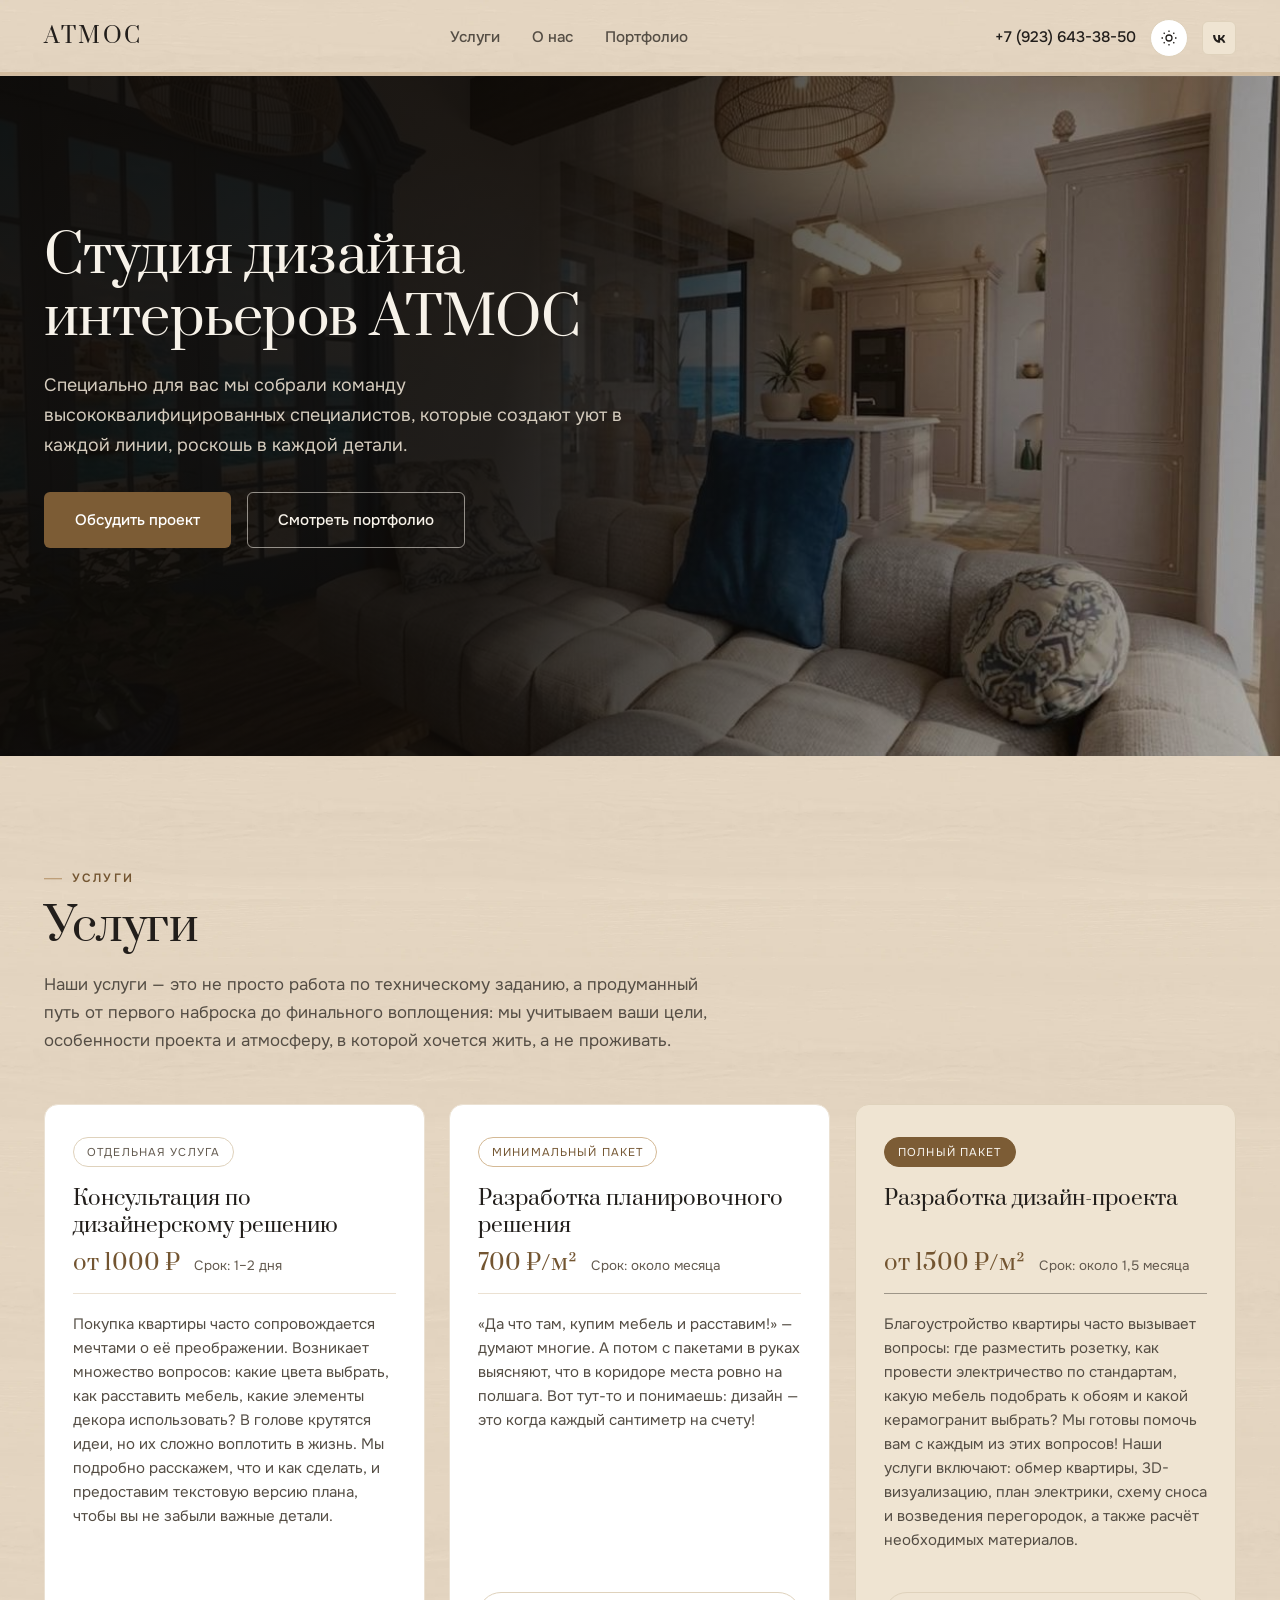
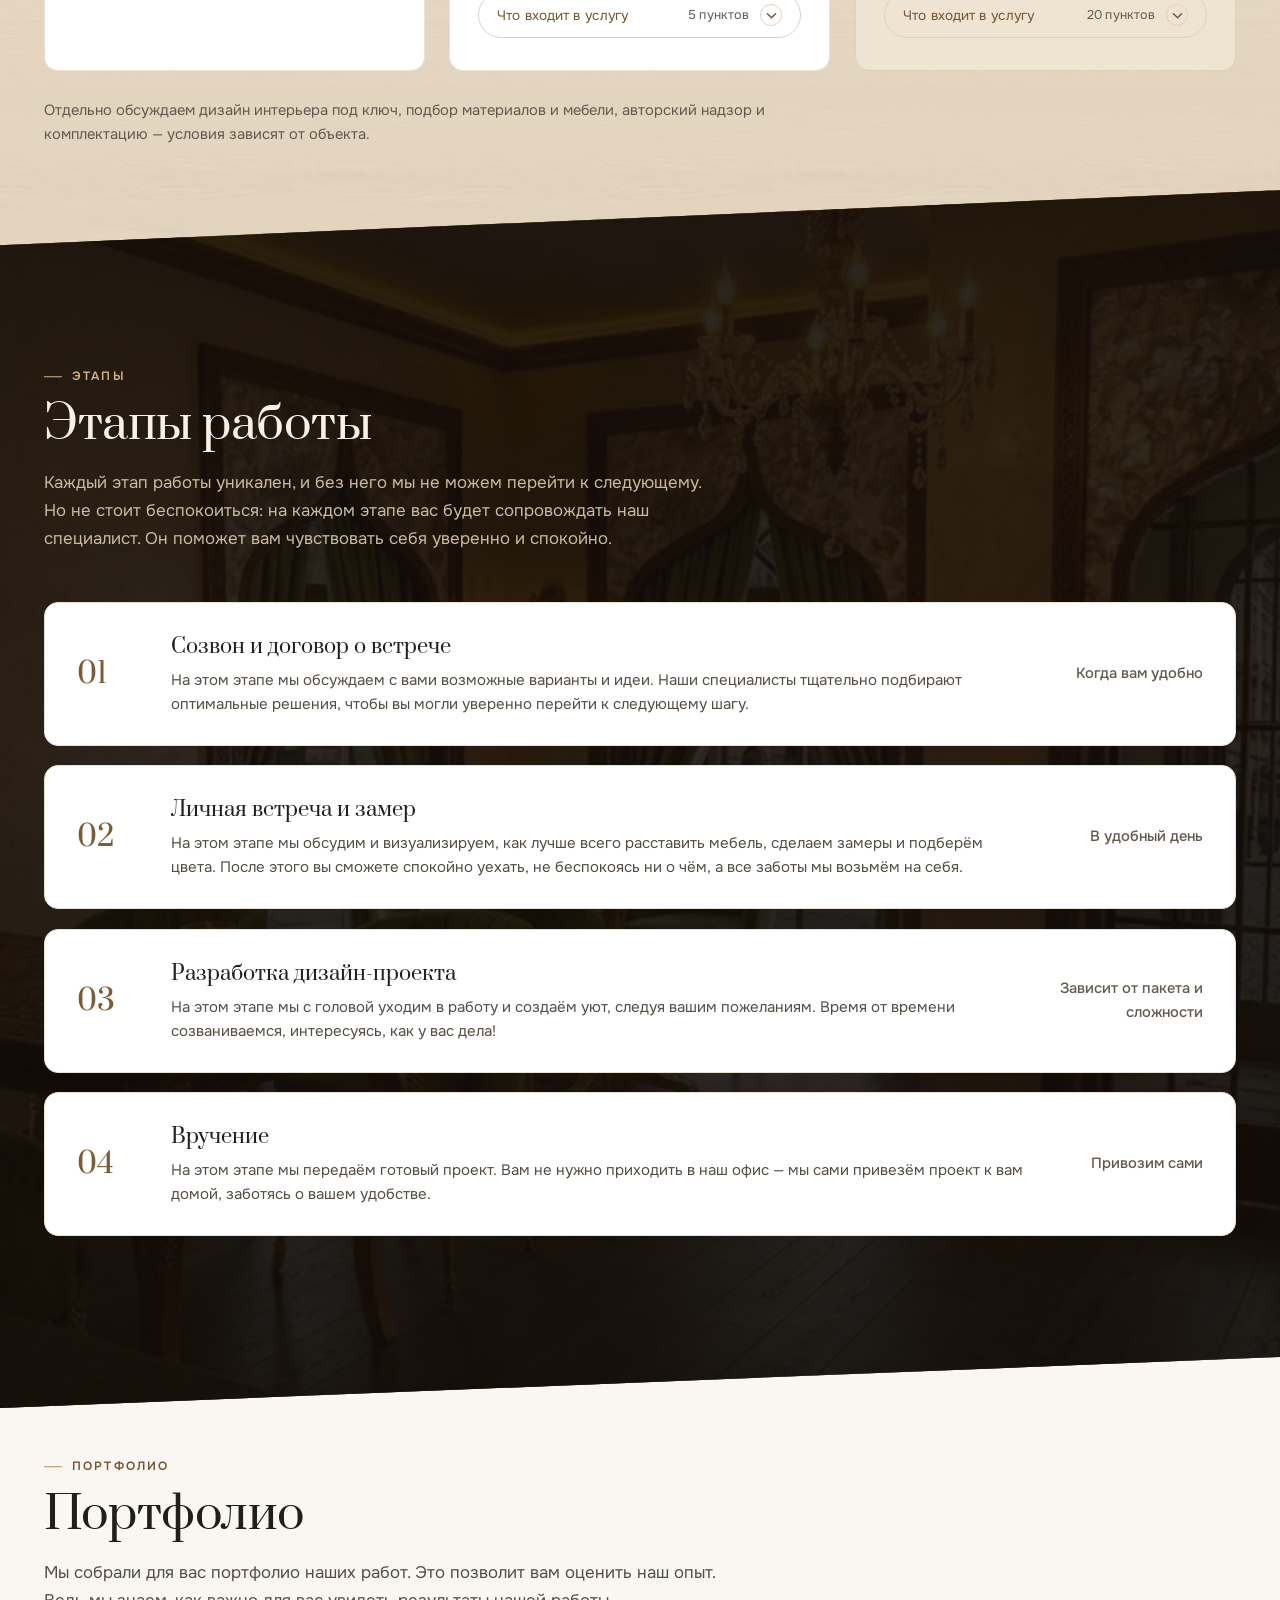
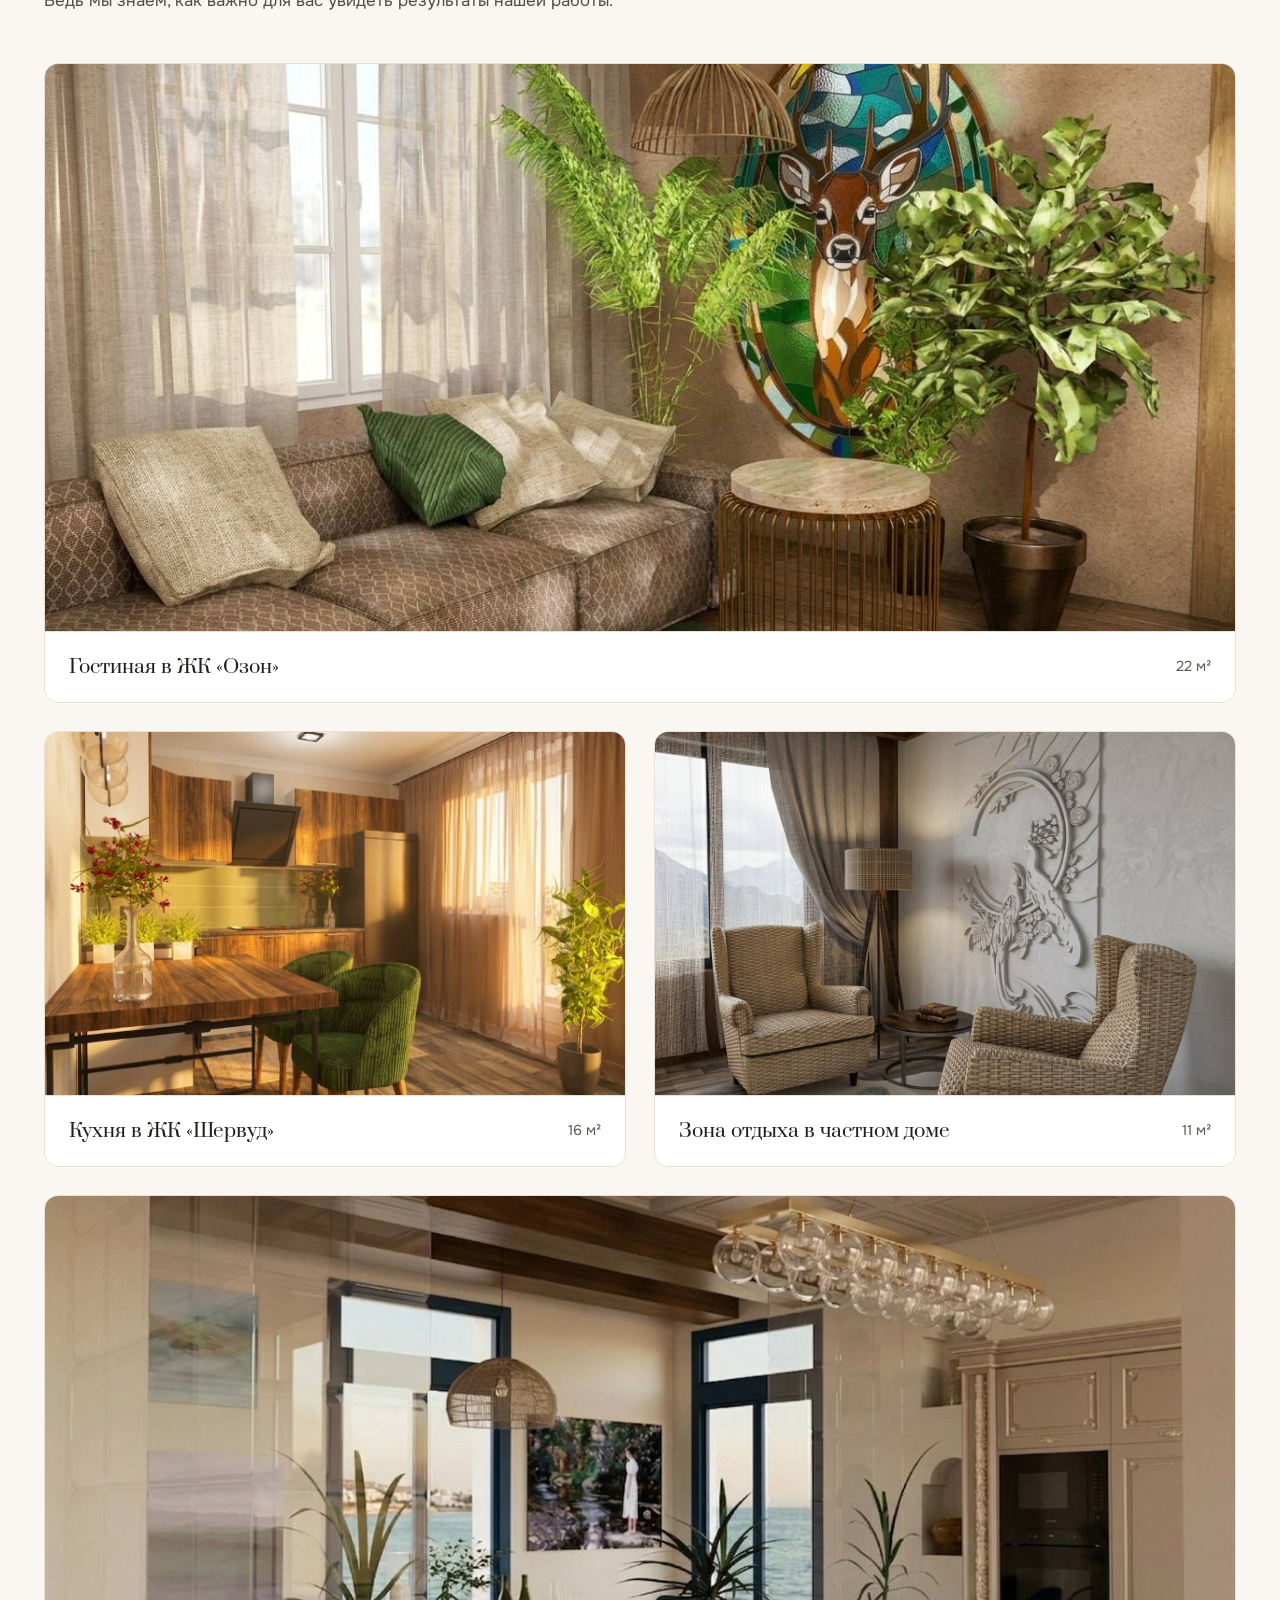
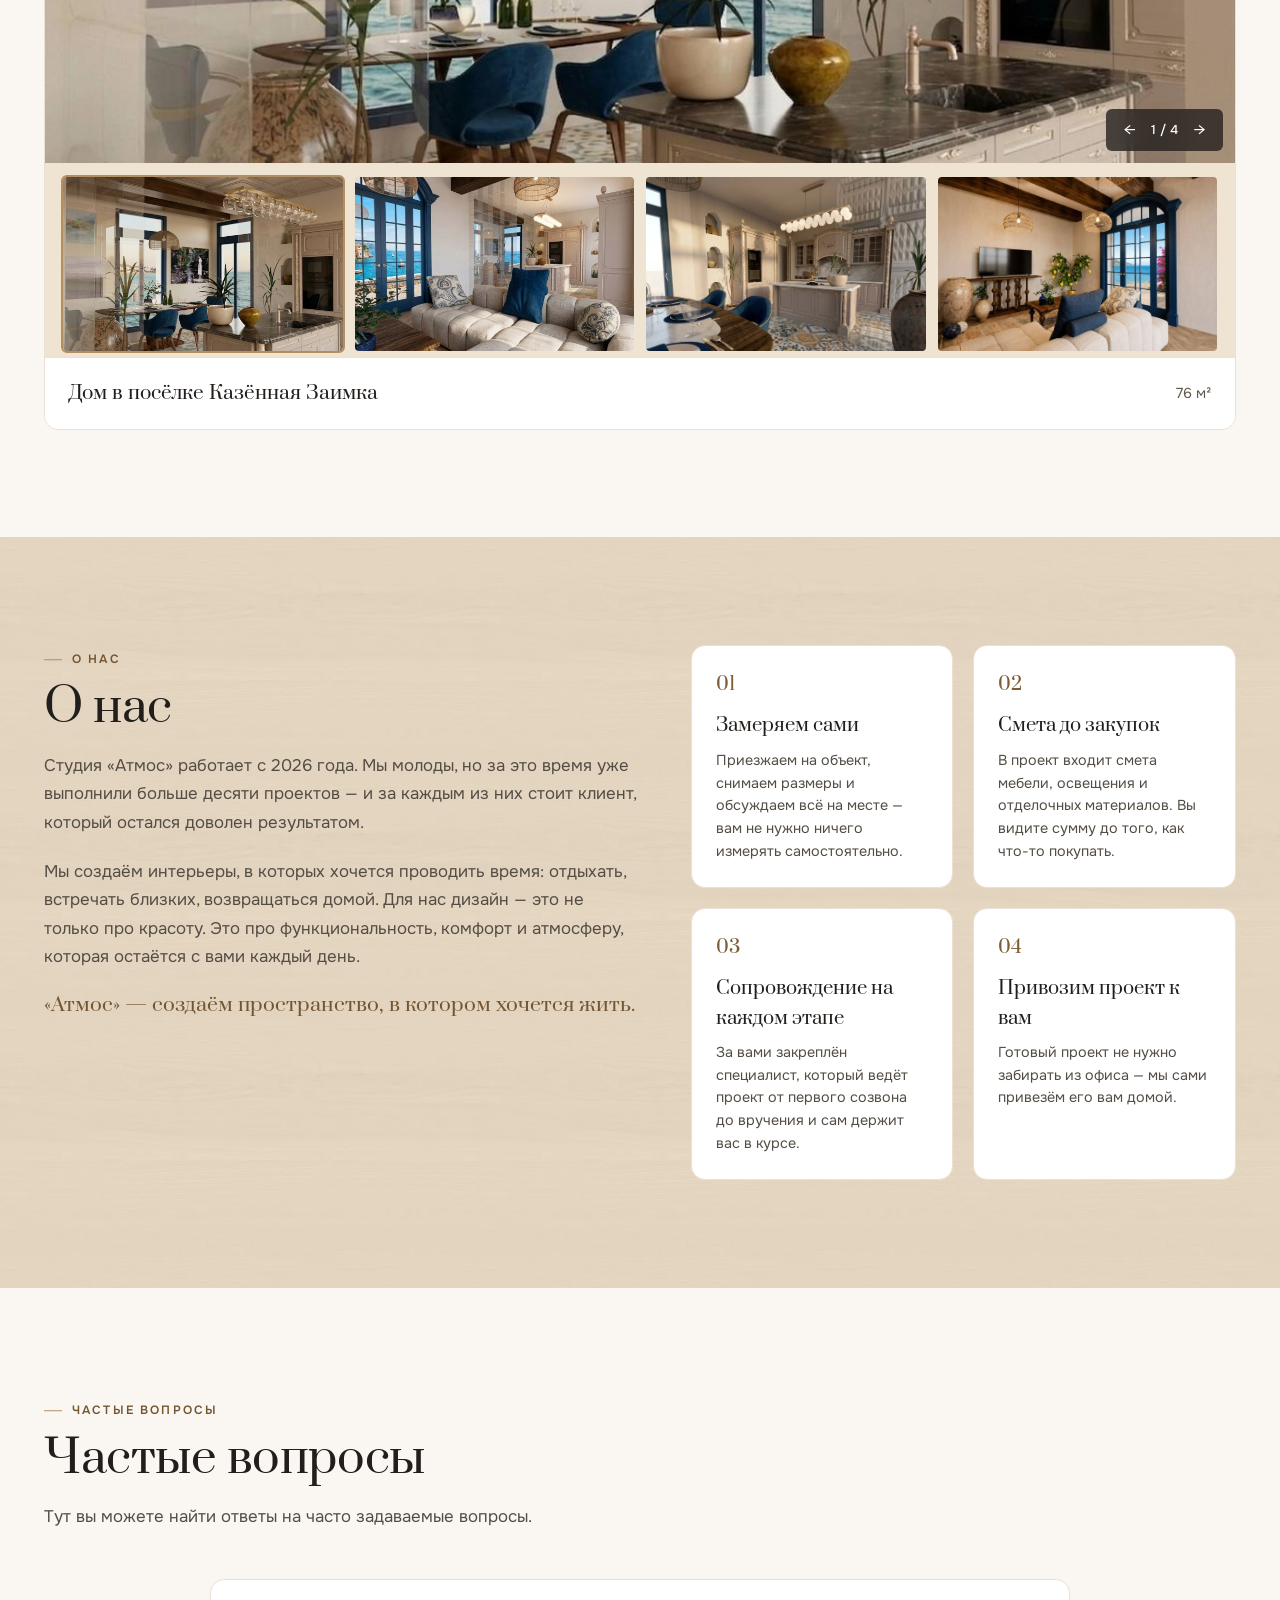
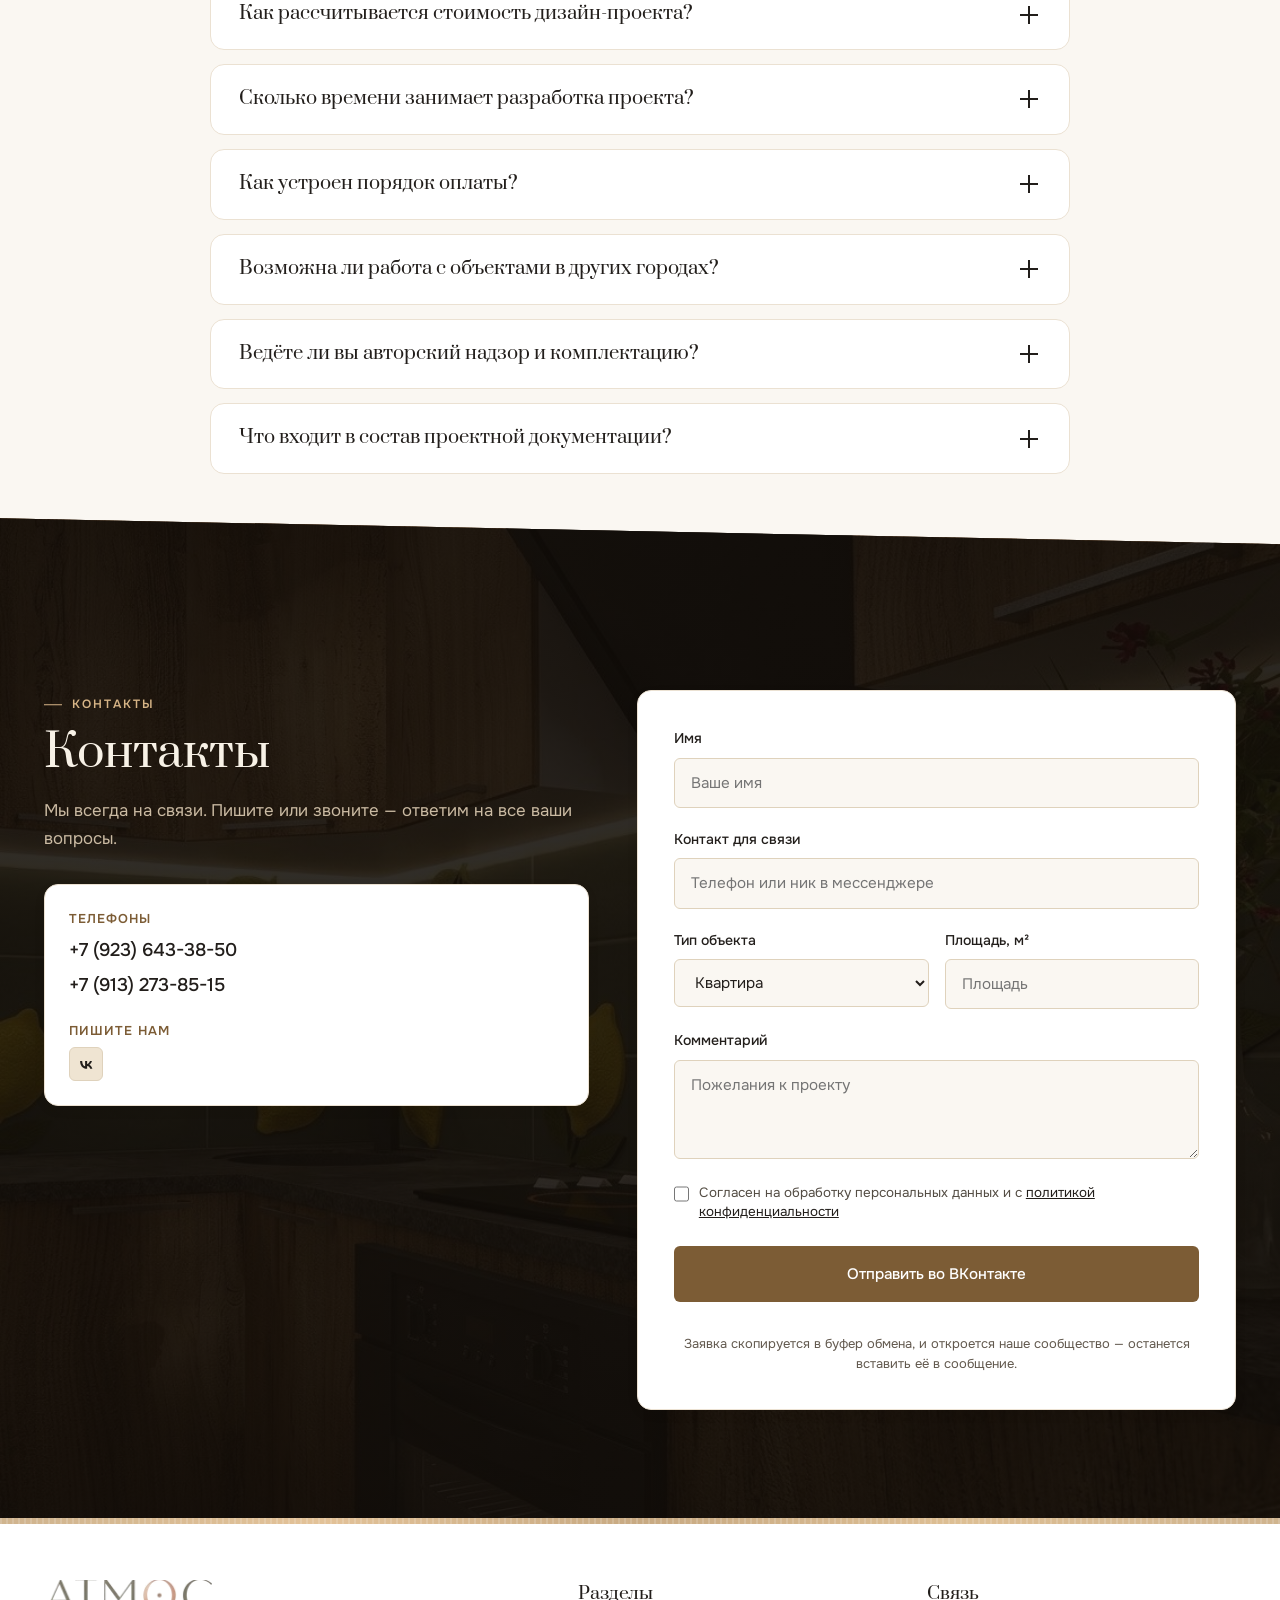
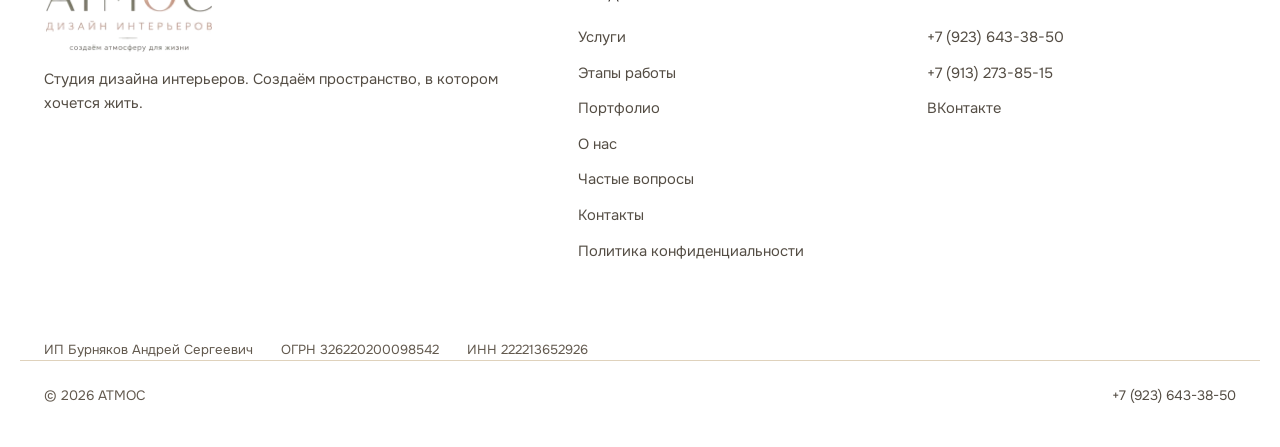
==== commit 7282558b: "Логотип, ВКонтакте, политика и рабочая форма Логотип вырезан из присланного файла с прозрачным фоном" ====
--- a/index.html
+++ b/index.html
@@ -26,13 +26,7 @@
 
 <div class="preloader" id="preloader" aria-hidden="true">
   <div class="preloader__inner">
-    <div class="preloader__slot">
-      <svg viewBox="0 0 32 32" width="36" height="36" fill="none">
-        <rect x="2" y="2" width="28" height="28" rx="4" stroke="currentColor" stroke-width="1.5" stroke-dasharray="3 3"/>
-        <circle cx="16" cy="16" r="5" fill="currentColor" opacity="0.3"/>
-      </svg>
-    </div>
-    <span class="preloader__name">АТМОС</span>
+    <span class="brand-logo brand-logo--lg" role="img" aria-label="АТМОС — дизайн интерьеров"></span>
     <div class="preloader__bar">
       <div class="preloader__progress" id="preloaderProgress"></div>
     </div>
@@ -65,12 +59,15 @@
           </svg>
         </button>
         <div class="messenger-group">
-        <a class="msg-btn msg-btn--max" href="#" data-ph aria-label="MAX">
+          <a class="msg-btn msg-btn--vk" href="https://vk.ru/atmos.barnaul" target="_blank" rel="noopener" aria-label="ВКонтакте">
+            <svg viewBox="0 0 24 24" width="18" height="18" fill="currentColor" aria-hidden="true"><path d="M13.2 18.3c-5.6 0-9-3.9-9.1-10.4h2.8c.1 4.8 2.3 6.8 3.9 7.2V7.9h2.7v4c1.6-.2 3.2-2 3.8-4h2.6c-.4 2.4-2.2 4.2-3.5 5 1.3.6 3.3 2.2 4.1 5.4h-2.9c-.6-1.9-2.1-3.4-4.1-3.6v3.6h-.3Z"/></svg>
+          </a>
+        <a class="msg-btn msg-btn--max msg-btn--soon" href="#" data-ph aria-label="MAX">
           <svg viewBox="0 0 1000 1000" width="17" height="17" fill="currentColor" fill-rule="evenodd" aria-hidden="true">
             <path d="M508.211 878.328c-75.007 0-109.864-10.95-170.453-54.75-38.325 49.275-159.686 87.783-164.979 21.9 0-49.456-10.95-91.248-23.36-136.873-14.782-56.21-31.572-118.807-31.572-209.508 0-216.626 177.754-379.597 388.357-379.597 210.785 0 375.947 171.001 375.947 381.604.707 207.346-166.595 376.118-373.94 377.224m3.103-571.585c-102.564-5.292-182.499 65.7-200.201 177.024-14.6 92.162 11.315 204.398 33.397 210.238 10.585 2.555 37.23-18.98 53.837-35.587a189.8 189.8 0 0 0 92.71 33.032c106.273 5.112 197.08-75.794 204.215-181.95 4.154-106.382-77.67-196.486-183.958-202.574Z"/>
           </svg>
         </a>
-        <a class="msg-btn msg-btn--tg" href="#" data-ph aria-label="Telegram">
+        <a class="msg-btn msg-btn--tg msg-btn--soon" href="#" data-ph aria-label="Telegram">
           <svg viewBox="0 0 24 24" width="18" height="18" fill="currentColor" aria-hidden="true">
             <path d="M21.7 3.4 2.9 10.7c-1.1.4-1.1 1.1-.2 1.4l4.7 1.5 1.8 5.5c.2.6.1.8.7.8.5 0 .7-.2 1-.5l2.3-2.2 4.7 3.5c.9.5 1.5.2 1.7-.8l3.1-14.6c.3-1.2-.5-1.8-1.4-1.4Zm-4.1 3.6-8.1 7.2-.3 3.4-1.7-5.2 10.1-5.4Z"/>
           </svg>
@@ -106,12 +103,15 @@
         <span class="theme-btn__label">Тёмная тема</span>
       </button>
       <div class="messenger-group">
-        <a class="msg-btn msg-btn--max" href="#" data-ph aria-label="MAX">
+        <a class="msg-btn msg-btn--vk" href="https://vk.ru/atmos.barnaul" target="_blank" rel="noopener" aria-label="ВКонтакте">
+          <svg viewBox="0 0 24 24" width="18" height="18" fill="currentColor" aria-hidden="true"><path d="M13.2 18.3c-5.6 0-9-3.9-9.1-10.4h2.8c.1 4.8 2.3 6.8 3.9 7.2V7.9h2.7v4c1.6-.2 3.2-2 3.8-4h2.6c-.4 2.4-2.2 4.2-3.5 5 1.3.6 3.3 2.2 4.1 5.4h-2.9c-.6-1.9-2.1-3.4-4.1-3.6v3.6h-.3Z"/></svg>
+        </a>
+        <a class="msg-btn msg-btn--max msg-btn--soon" href="#" data-ph aria-label="MAX">
           <svg viewBox="0 0 1000 1000" width="17" height="17" fill="currentColor" fill-rule="evenodd" aria-hidden="true">
             <path d="M508.211 878.328c-75.007 0-109.864-10.95-170.453-54.75-38.325 49.275-159.686 87.783-164.979 21.9 0-49.456-10.95-91.248-23.36-136.873-14.782-56.21-31.572-118.807-31.572-209.508 0-216.626 177.754-379.597 388.357-379.597 210.785 0 375.947 171.001 375.947 381.604.707 207.346-166.595 376.118-373.94 377.224m3.103-571.585c-102.564-5.292-182.499 65.7-200.201 177.024-14.6 92.162 11.315 204.398 33.397 210.238 10.585 2.555 37.23-18.98 53.837-35.587a189.8 189.8 0 0 0 92.71 33.032c106.273 5.112 197.08-75.794 204.215-181.95 4.154-106.382-77.67-196.486-183.958-202.574Z"/>
           </svg>
         </a>
-        <a class="msg-btn msg-btn--tg" href="#" data-ph aria-label="Telegram">
+        <a class="msg-btn msg-btn--tg msg-btn--soon" href="#" data-ph aria-label="Telegram">
           <svg viewBox="0 0 24 24" width="18" height="18" fill="currentColor" aria-hidden="true">
             <path d="M21.7 3.4 2.9 10.7c-1.1.4-1.1 1.1-.2 1.4l4.7 1.5 1.8 5.5c.2.6.1.8.7.8.5 0 .7-.2 1-.5l2.3-2.2 4.7 3.5c.9.5 1.5.2 1.7-.8l3.1-14.6c.3-1.2-.5-1.8-1.4-1.4Zm-4.1 3.6-8.1 7.2-.3 3.4-1.7-5.2 10.1-5.4Z"/>
           </svg>
@@ -170,7 +170,7 @@
           <h3 class="card__title">Разработка планировочного решения</h3>
           <div class="card__meta">
             <span class="card__price">700 ₽/м²</span>
-            <span class="card__term">Срок: —</span>
+            <span class="card__term">Срок: около месяца</span>
           </div>
           <p class="card__desc">«Да что там, купим мебель и расставим!» — думают многие. А потом с пакетами в руках выясняют, что в коридоре места ровно на полшага. Вот тут-то и понимаешь: дизайн — это когда каждый сантиметр на счету!</p>
           <button class="svc-toggle" type="button" id="svcBtn1" aria-controls="svcPanel1" aria-expanded="false">
@@ -203,7 +203,7 @@
           <h3 class="card__title">Разработка дизайн-проекта</h3>
           <div class="card__meta">
             <span class="card__price">от 1500 ₽/м²</span>
-            <span class="card__term">Срок: 7–25 рабочих дней</span>
+            <span class="card__term">Срок: около 1,5 месяца</span>
           </div>
           <p class="card__desc">Благоустройство квартиры часто вызывает вопросы: где разместить розетку, как провести электричество по стандартам, какую мебель подобрать к обоям и какой керамогранит выбрать? Мы готовы помочь вам с каждым из этих вопросов! Наши услуги включают: обмер квартиры, 3D-визуализацию, план электрики, схему сноса и возведения перегородок, а также расчёт необходимых материалов.</p>
           <button class="svc-toggle" type="button" id="svcBtn3" aria-controls="svcPanel3" aria-expanded="false">
@@ -246,6 +246,8 @@
           </div>
         </div>
       </div>
+
+      <p class="services-note reveal">Отдельно обсуждаем дизайн интерьера под ключ, подбор материалов и мебели, авторский надзор и комплектацию — условия зависят от объекта.</p>
     </div>
   </section>
 
@@ -331,7 +333,7 @@
             <img decoding="async" src="images/project-05-barelief.jpg" srcset="images/project-05-barelief.jpg 1x, images/2x/project-05-barelief.webp 2x" alt="Зона отдыха с гипсовым барельефом" loading="lazy" width="1271" height="841">
           </div>
           <figcaption class="work-card__caption">
-            <h3 class="work-card__title">Прихожая в частном доме</h3>
+            <h3 class="work-card__title">Зона отдыха в частном доме</h3>
             <span class="work-card__meta">11 м²</span>
           </figcaption>
         </figure>
@@ -426,7 +428,7 @@
           </h3>
           <div class="acc-item__panel" id="faqPanel1" role="region" aria-labelledby="faqBtn1">
             <div class="acc-item__body">
-              <p>Стоимость дизайн-проекта зависит от выбранного пакета услуг и площади вашего помещения. Однако не упустите возможность получить скидку!</p>
+              <p>Стоимость считается по площади помещения и зависит от пакета: планировочное решение — 700 ₽/м², полный дизайн-проект — от 1500 ₽/м². Консультация оплачивается отдельно, от 1000 ₽. Напишите площадь и что нужно сделать — посчитаем точно.</p>
             </div>
           </div>
         </div>
@@ -470,6 +472,20 @@
           <div class="acc-item__panel" id="faqPanel4" role="region" aria-labelledby="faqBtn4">
             <div class="acc-item__body">
               <p>Мы выполняем заказы из других городов. Процедура заключения договора отличается незначительно: вы предоставляете нам нужные замеры, мы отправляем договор в электронном виде и начинаем работу.</p>
+            </div>
+          </div>
+        </div>
+
+        <div class="acc-item">
+          <h3 class="acc-item__head">
+            <button class="acc-item__trigger" type="button" aria-expanded="false" aria-controls="faqPanel6" id="faqBtn6">
+              <span class="acc-item__q">Ведёте ли вы авторский надзор и комплектацию?</span>
+              <span class="acc-item__icon" aria-hidden="true"></span>
+            </button>
+          </h3>
+          <div class="acc-item__panel" id="faqPanel6" role="region" aria-labelledby="faqBtn6">
+            <div class="acc-item__body">
+              <p>Да, ведём. Авторский надзор — это контроль работ на объекте, чтобы всё было сделано по проекту. Комплектация — помощь с подбором и закупкой материалов и мебели. В пакеты дизайн-проекта эти работы не входят, условия обсуждаем отдельно.</p>
             </div>
           </div>
         </div>
@@ -506,14 +522,17 @@
               <a class="contacts-detail-val" href="tel:+79132738515">+7 (913) 273-85-15</a>
             </div>
             <div class="contacts-detail-item">
-              <span class="contacts-detail-label">Мессенджеры</span>
+              <span class="contacts-detail-label">Пишите нам</span>
               <div class="messenger-group">
-                <a class="msg-btn msg-btn--max" href="#" data-ph aria-label="MAX">
+                <a class="msg-btn msg-btn--vk" href="https://vk.ru/atmos.barnaul" target="_blank" rel="noopener" aria-label="ВКонтакте">
+                  <svg viewBox="0 0 24 24" width="18" height="18" fill="currentColor" aria-hidden="true"><path d="M13.2 18.3c-5.6 0-9-3.9-9.1-10.4h2.8c.1 4.8 2.3 6.8 3.9 7.2V7.9h2.7v4c1.6-.2 3.2-2 3.8-4h2.6c-.4 2.4-2.2 4.2-3.5 5 1.3.6 3.3 2.2 4.1 5.4h-2.9c-.6-1.9-2.1-3.4-4.1-3.6v3.6h-.3Z"/></svg>
+                </a>
+                <a class="msg-btn msg-btn--max msg-btn--soon" href="#" data-ph aria-label="MAX">
                   <svg viewBox="0 0 1000 1000" width="17" height="17" fill="currentColor" fill-rule="evenodd" aria-hidden="true">
             <path d="M508.211 878.328c-75.007 0-109.864-10.95-170.453-54.75-38.325 49.275-159.686 87.783-164.979 21.9 0-49.456-10.95-91.248-23.36-136.873-14.782-56.21-31.572-118.807-31.572-209.508 0-216.626 177.754-379.597 388.357-379.597 210.785 0 375.947 171.001 375.947 381.604.707 207.346-166.595 376.118-373.94 377.224m3.103-571.585c-102.564-5.292-182.499 65.7-200.201 177.024-14.6 92.162 11.315 204.398 33.397 210.238 10.585 2.555 37.23-18.98 53.837-35.587a189.8 189.8 0 0 0 92.71 33.032c106.273 5.112 197.08-75.794 204.215-181.95 4.154-106.382-77.67-196.486-183.958-202.574Z"/>
           </svg>
                 </a>
-                <a class="msg-btn msg-btn--tg" href="#" data-ph aria-label="Telegram">
+                <a class="msg-btn msg-btn--tg msg-btn--soon" href="#" data-ph aria-label="Telegram">
                   <svg viewBox="0 0 24 24" width="18" height="18" fill="currentColor" aria-hidden="true">
                     <path d="M21.7 3.4 2.9 10.7c-1.1.4-1.1 1.1-.2 1.4l4.7 1.5 1.8 5.5c.2.6.1.8.7.8.5 0 .7-.2 1-.5l2.3-2.2 4.7 3.5c.9.5 1.5.2 1.7-.8l3.1-14.6c.3-1.2-.5-1.8-1.4-1.4Zm-4.1 3.6-8.1 7.2-.3 3.4-1.7-5.2 10.1-5.4Z"/>
                   </svg>
@@ -557,10 +576,11 @@
 
           <label class="consent-label" id="consentLabel">
             <input class="consent-checkbox" type="checkbox" id="fConsent" name="consent" required>
-            <span>Согласен на обработку персональных данных и с <a href="#" data-ph>политикой конфиденциальности</a></span>
+            <span>Согласен на обработку персональных данных и с <a href="privacy.html" target="_blank" rel="noopener">политикой конфиденциальности</a></span>
           </label>
 
-          <button class="btn btn--primary btn--block" type="submit">Отправить заявку</button>
+          <button class="btn btn--primary btn--block" type="submit">Отправить во ВКонтакте</button>
+          <p class="form-hint">Заявка скопируется в буфер обмена, и откроется наше сообщество — останется вставить её в сообщение.</p>
         </form>
       </div>
     </div>
@@ -572,7 +592,7 @@
   <div class="wood-strip" aria-hidden="true"></div>
   <div class="shell footer__grid">
     <div class="footer__brand">
-      <span class="logo__name logo__name--lg">АТМОС</span>
+      <span class="brand-logo" role="img" aria-label="АТМОС — дизайн интерьеров"></span>
       <p class="footer__desc">Студия дизайна интерьеров. Создаём пространство, в котором хочется жить.</p>
     </div>
 
@@ -584,16 +604,14 @@
       <a class="footer__link" href="#about">О нас</a>
       <a class="footer__link" href="#faq">Частые вопросы</a>
       <a class="footer__link" href="#contacts">Контакты</a>
+      <a class="footer__link" href="privacy.html">Политика конфиденциальности</a>
     </nav>
 
     <div class="footer__col">
       <span class="footer__heading">Связь</span>
       <a class="footer__link" href="tel:+79236433850">+7 (923) 643-38-50</a>
       <a class="footer__link" href="tel:+79132738515">+7 (913) 273-85-15</a>
-      <div class="footer__messengers">
-        <a class="footer__link" href="#" data-ph aria-label="MAX">MAX</a>
-        <a class="footer__link" href="#" data-ph aria-label="Telegram">Telegram</a>
-      </div>
+      <a class="footer__link" href="https://vk.ru/atmos.barnaul" target="_blank" rel="noopener">ВКонтакте</a>
     </div>
 
   </div>
--- a/styles.css
+++ b/styles.css
@@ -108,16 +108,26 @@
   animation: preloaderOut 0.5s var(--ease-out-expo) both;
 }
 
-.preloader__slot {
-  color: var(--wood-accent);
-  animation: preloaderSpin 3.6s linear infinite;
-}
-
-.preloader__name {
-  font-family: var(--font-serif);
-  font-size: 1.75rem;
-  letter-spacing: 0.16em;
-  color: var(--ink);
+.brand-logo {
+  display: block;
+  width: 168px;
+  height: 72px;
+  background-image: url('images/logo.png');
+  background-image: image-set(url('images/logo.webp') type('image/webp'), url('images/logo.png') type('image/png'));
+  background-size: contain;
+  background-position: left center;
+  background-repeat: no-repeat;
+}
+
+.brand-logo--lg {
+  width: 232px;
+  height: 99px;
+  background-position: center;
+}
+
+[data-theme="dark"] .brand-logo {
+  background-image: url('images/logo-dark.png');
+  background-image: image-set(url('images/logo-dark.webp') type('image/webp'), url('images/logo-dark.png') type('image/png'));
 }
 
 .preloader__bar {
@@ -656,6 +666,10 @@
   flex-shrink: 0;
 }
 
+.msg-btn--soon {
+  display: none;
+}
+
 .msg-btn:hover {
   background-color: var(--wood-accent);
   border-color: var(--wood-accent);
@@ -1272,6 +1286,14 @@
   height: auto;
 }
 
+.services-note {
+  margin-top: 28px;
+  max-width: 780px;
+  font-size: 0.92rem;
+  line-height: 1.6;
+  color: var(--muted);
+}
+
 .steps-list {
   display: flex;
   flex-direction: column;
@@ -1652,6 +1674,14 @@
   padding-top: 16px;
 }
 
+.form-hint {
+  margin-top: 12px;
+  font-size: 0.81rem;
+  line-height: 1.5;
+  color: var(--muted);
+  text-align: center;
+}
+
 .contacts-grid {
   display: grid;
   grid-template-columns: 1fr 1.1fr;
@@ -1869,6 +1899,56 @@
 
 .footer__phone-bottom:hover {
   color: var(--wood-dark);
+}
+
+.legal-page {
+  max-width: 760px;
+}
+
+.legal-page p {
+  color: var(--ink-light);
+  line-height: 1.7;
+  margin-bottom: 14px;
+}
+
+.legal-page a {
+  color: var(--wood-text);
+  text-decoration: underline;
+  text-underline-offset: 3px;
+}
+
+.legal-page .section-title {
+  margin-bottom: 8px;
+}
+
+.legal-date {
+  font-size: 0.88rem;
+  color: var(--muted);
+  margin-bottom: 40px;
+}
+
+.legal-h2 {
+  font-family: var(--font-serif);
+  font-size: 1.22rem;
+  font-weight: 400;
+  color: var(--ink);
+  margin: 34px 0 12px;
+}
+
+.legal-back {
+  display: inline-block;
+  margin-bottom: 36px;
+  font-size: 0.9rem;
+  color: var(--muted);
+  text-decoration: none;
+}
+
+.legal-back:hover {
+  color: var(--wood-dark);
+}
+
+.legal-back--bottom {
+  margin: 48px 0 0;
 }
 
 .lightbox {
@@ -2297,10 +2377,6 @@
     transform: none !important;
   }
 
-  .preloader__slot {
-    animation: none !important;
-  }
-
   .preloader__inner {
     animation-name: softFade !important;
   }
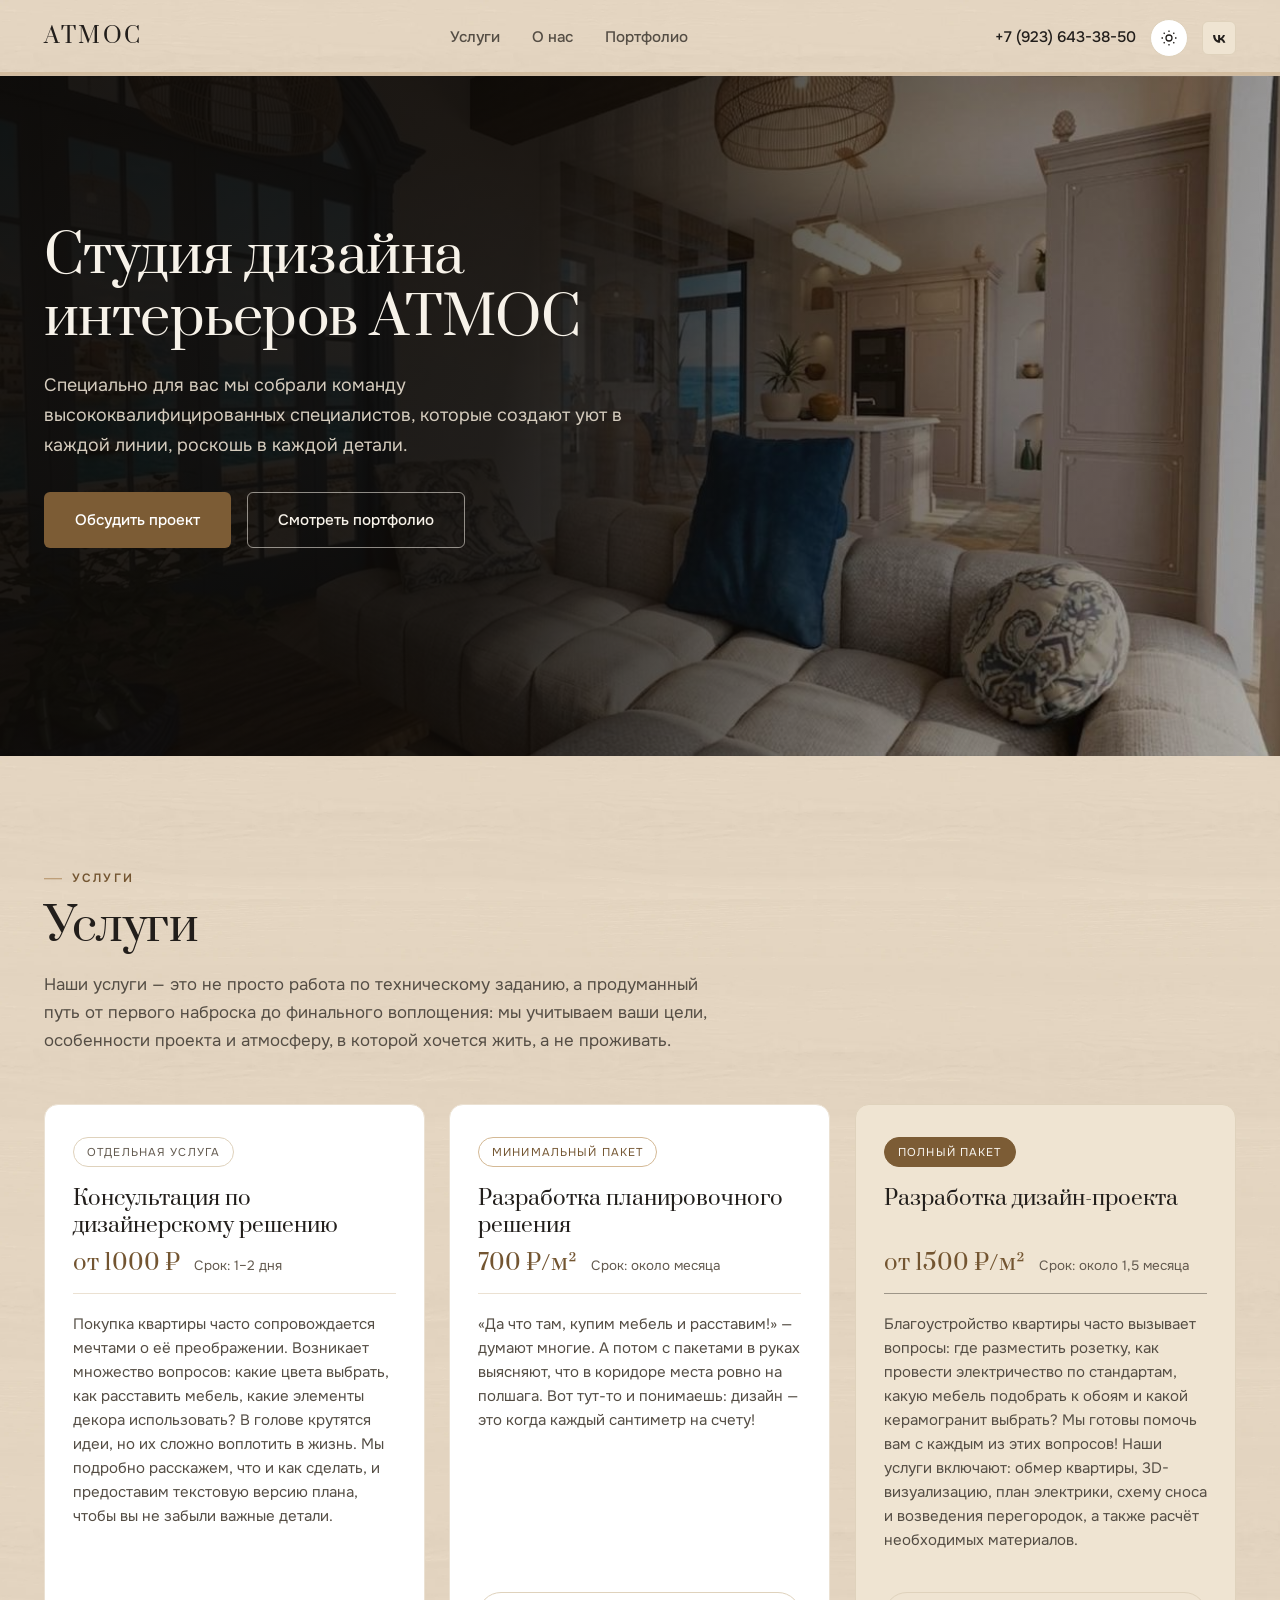
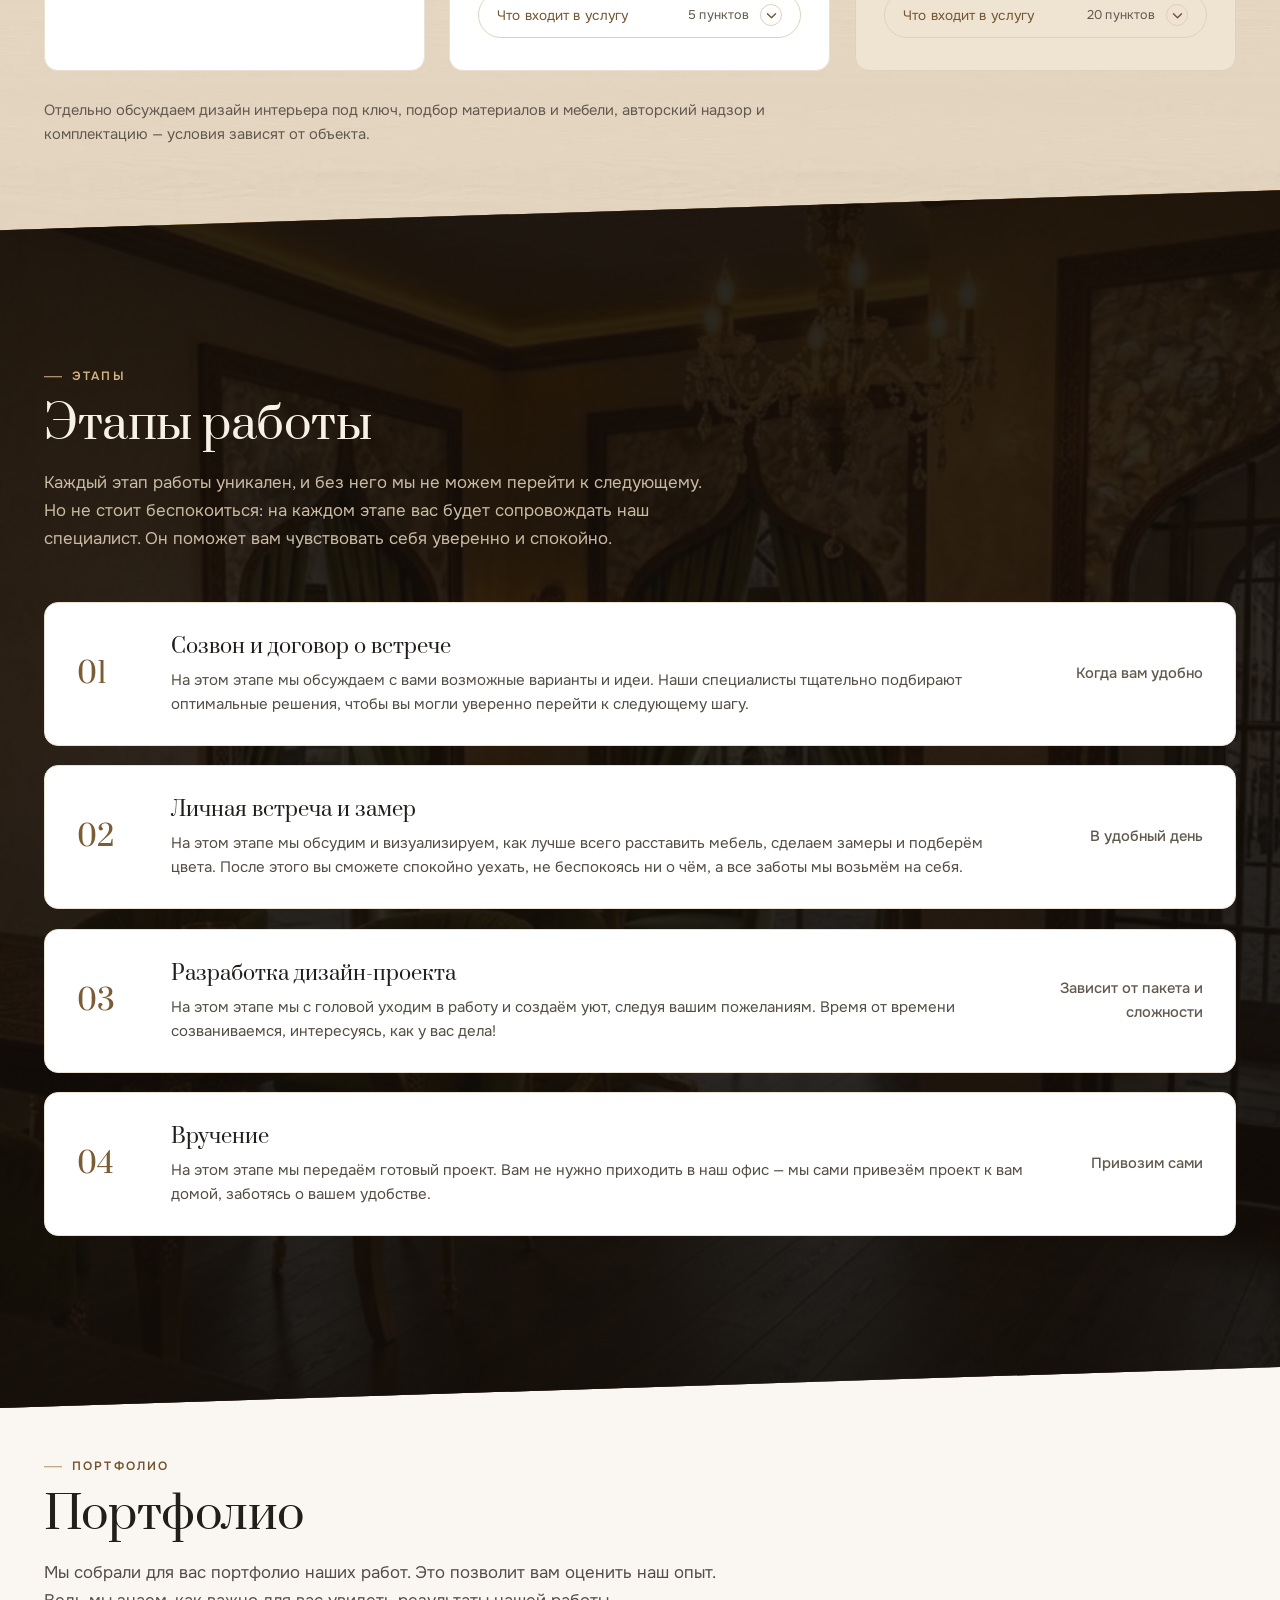
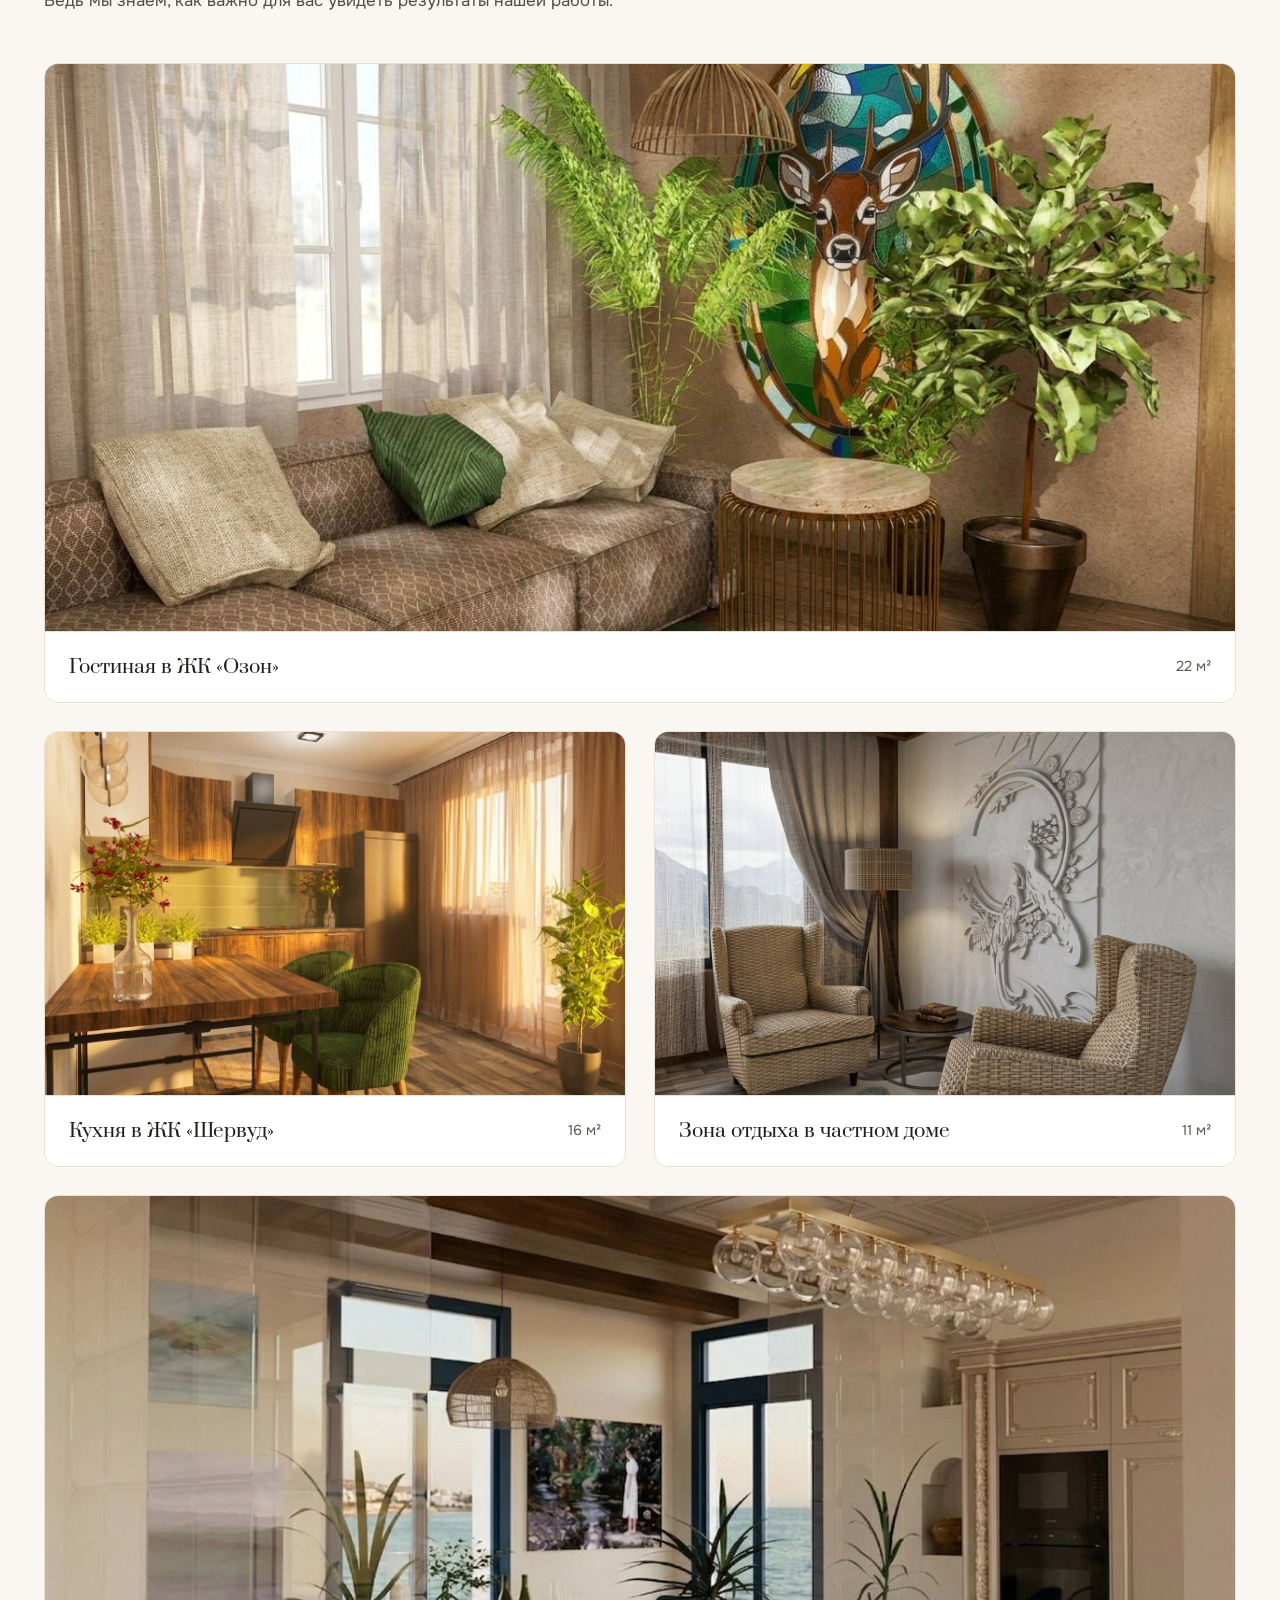
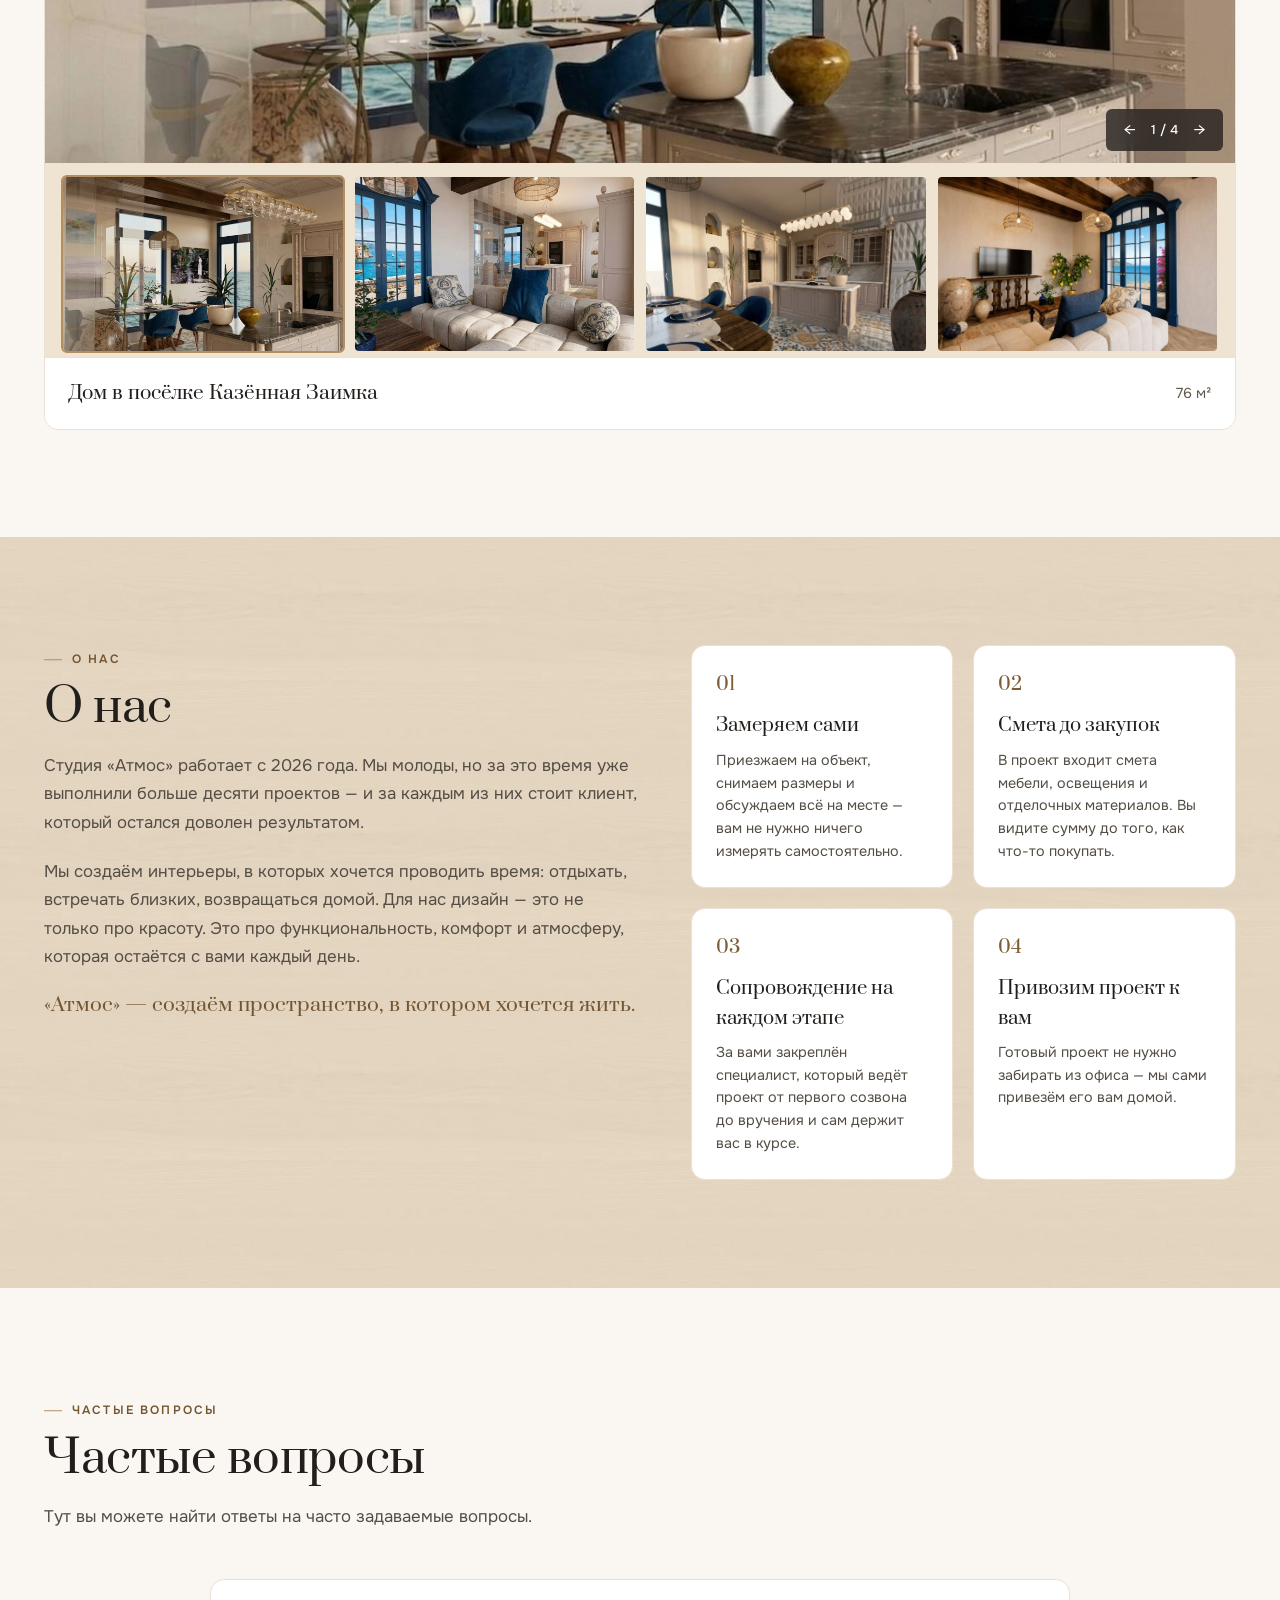
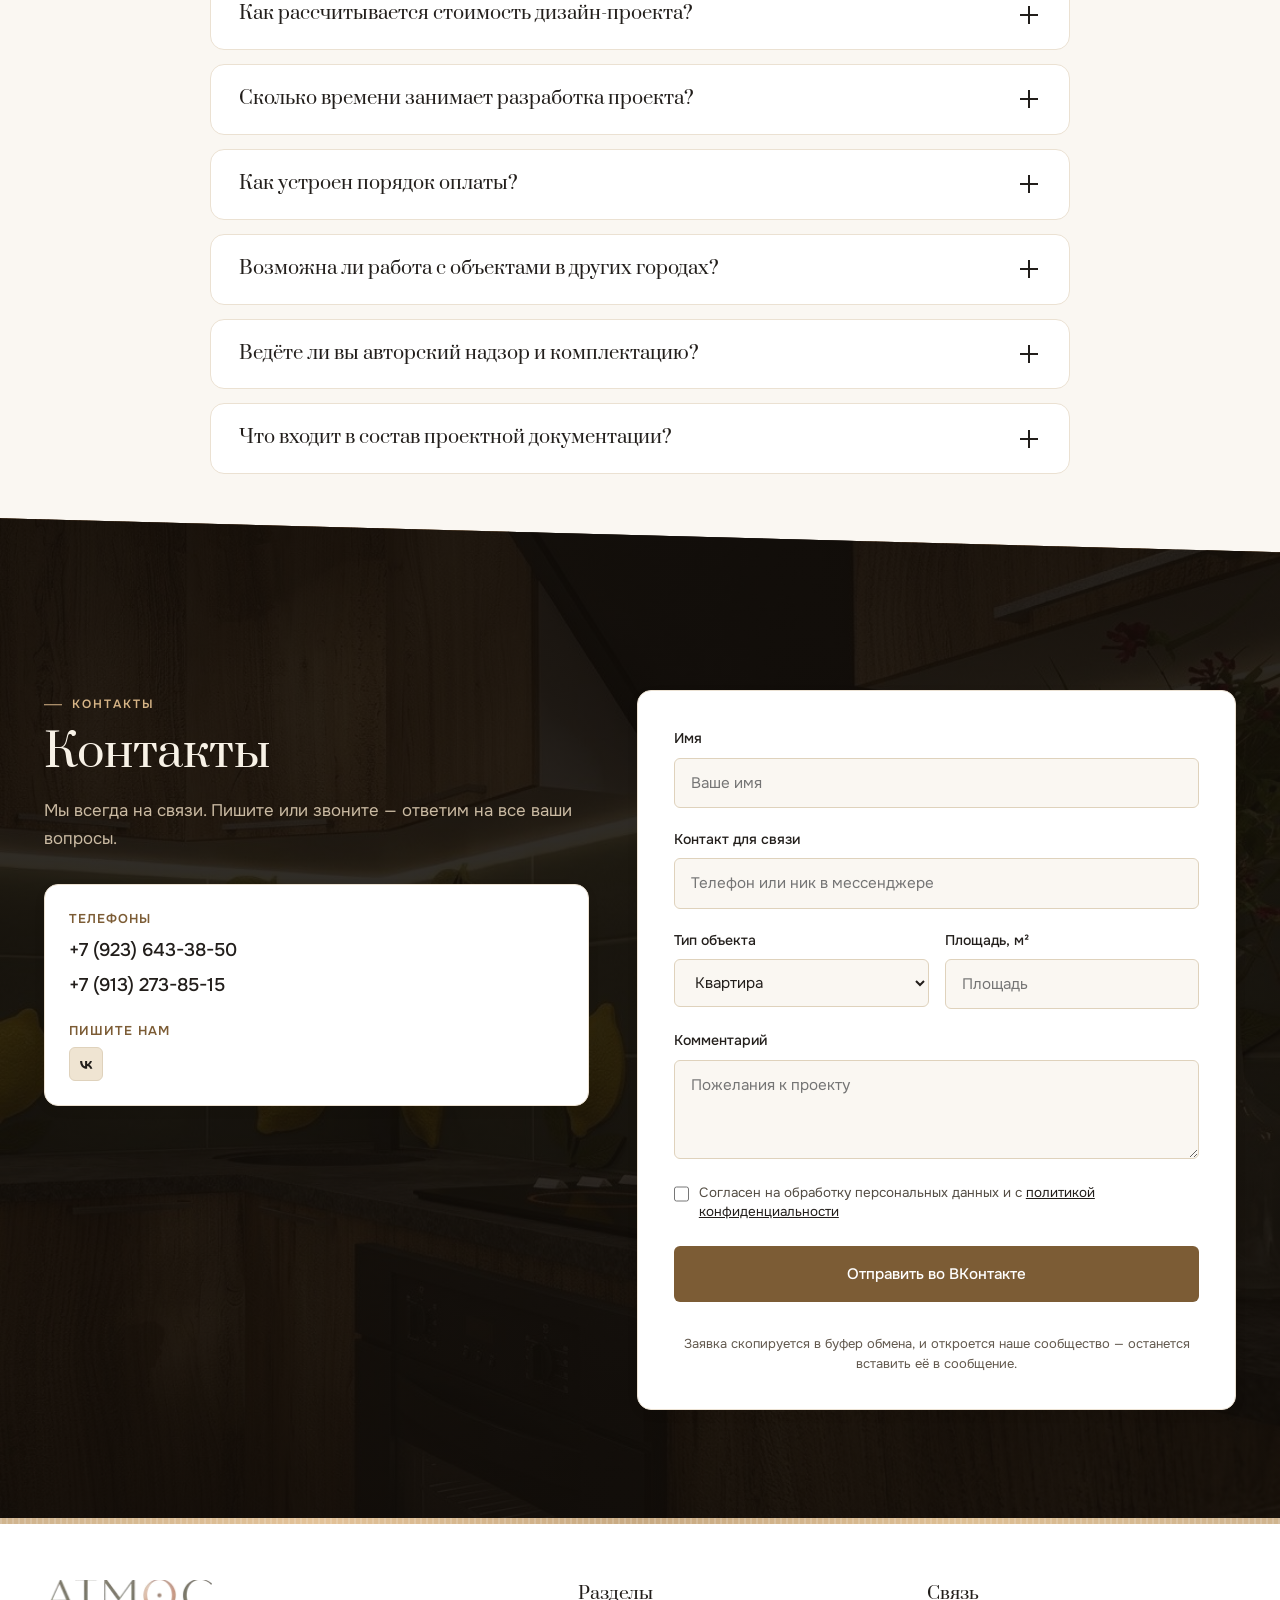
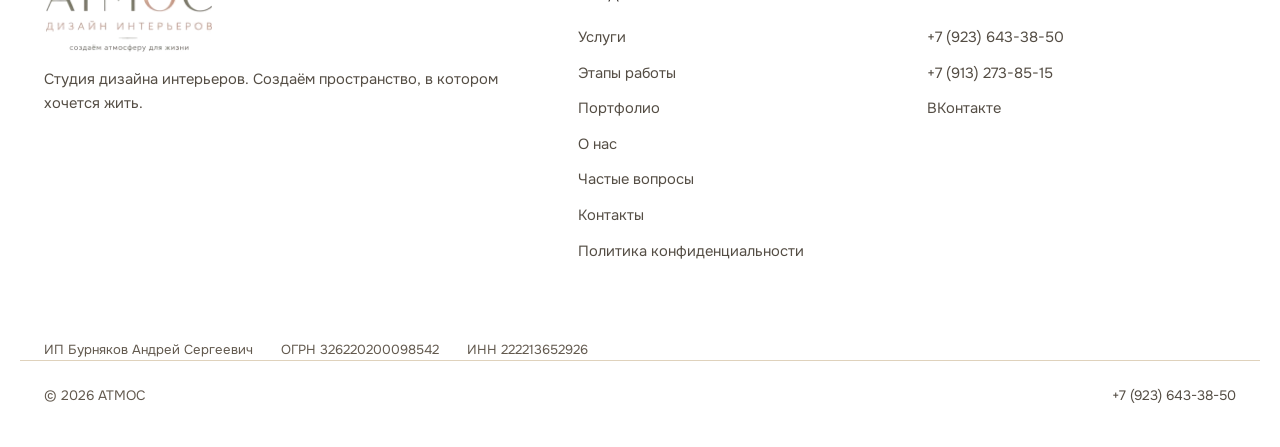
==== commit 7abc576b: "Подготовка к запуску на atmos-barnaul.ru Картинка для ссылок 1200×630 в стиле обложек сообщества, аб" ====
--- a/index.html
+++ b/index.html
@@ -3,15 +3,21 @@
 <head>
   <meta charset="UTF-8">
   <meta name="viewport" content="width=device-width, initial-scale=1.0">
-  <title>Студия дизайна интерьеров АТМОС</title>
-  <meta name="description" content="Студия дизайна интерьеров АТМОС: команда специалистов, которые создают уют в каждой линии и роскошь в каждой детали.">
+  <title>Студия дизайна интерьеров АТМОС — Барнаул</title>
+  <meta name="description" content="Студия дизайна интерьеров АТМОС в Барнауле: планировочные решения от 700 ₽/м², дизайн-проекты от 1500 ₽/м². Замер, 3D-визуализации, смета.">
   <meta name="theme-color" content="#FAF7F2">
   <meta name="color-scheme" content="light dark">
 
+  <link rel="canonical" href="https://atmos-barnaul.ru/">
+
   <meta property="og:type" content="website">
-  <meta property="og:title" content="Студия дизайна интерьеров АТМОС">
-  <meta property="og:description" content="Студия дизайна интерьеров АТМОС.">
-  <meta property="og:image" content="images/project-01-vitrazh.jpg">
+  <meta property="og:site_name" content="АТМОС">
+  <meta property="og:title" content="Студия дизайна интерьеров АТМОС — Барнаул">
+  <meta property="og:description" content="Планировочные решения и дизайн-проекты интерьеров. Замер, визуализации, смета. Работаем в Барнауле и удалённо по другим городам.">
+  <meta property="og:url" content="https://atmos-barnaul.ru/">
+  <meta property="og:image" content="https://atmos-barnaul.ru/images/og-preview.jpg">
+  <meta property="og:image:width" content="1200">
+  <meta property="og:image:height" content="630">
   <meta property="og:locale" content="ru_RU">
 
   <link rel="icon" href="data:image/svg+xml,<svg xmlns='http://www.w3.org/2000/svg' viewBox='0 0 32 32'><rect width='32' height='32' rx='6' fill='%23B28F63'/><text x='16' y='22' font-family='serif' font-size='17' fill='%23FAF7F2' text-anchor='middle'>А</text></svg>">
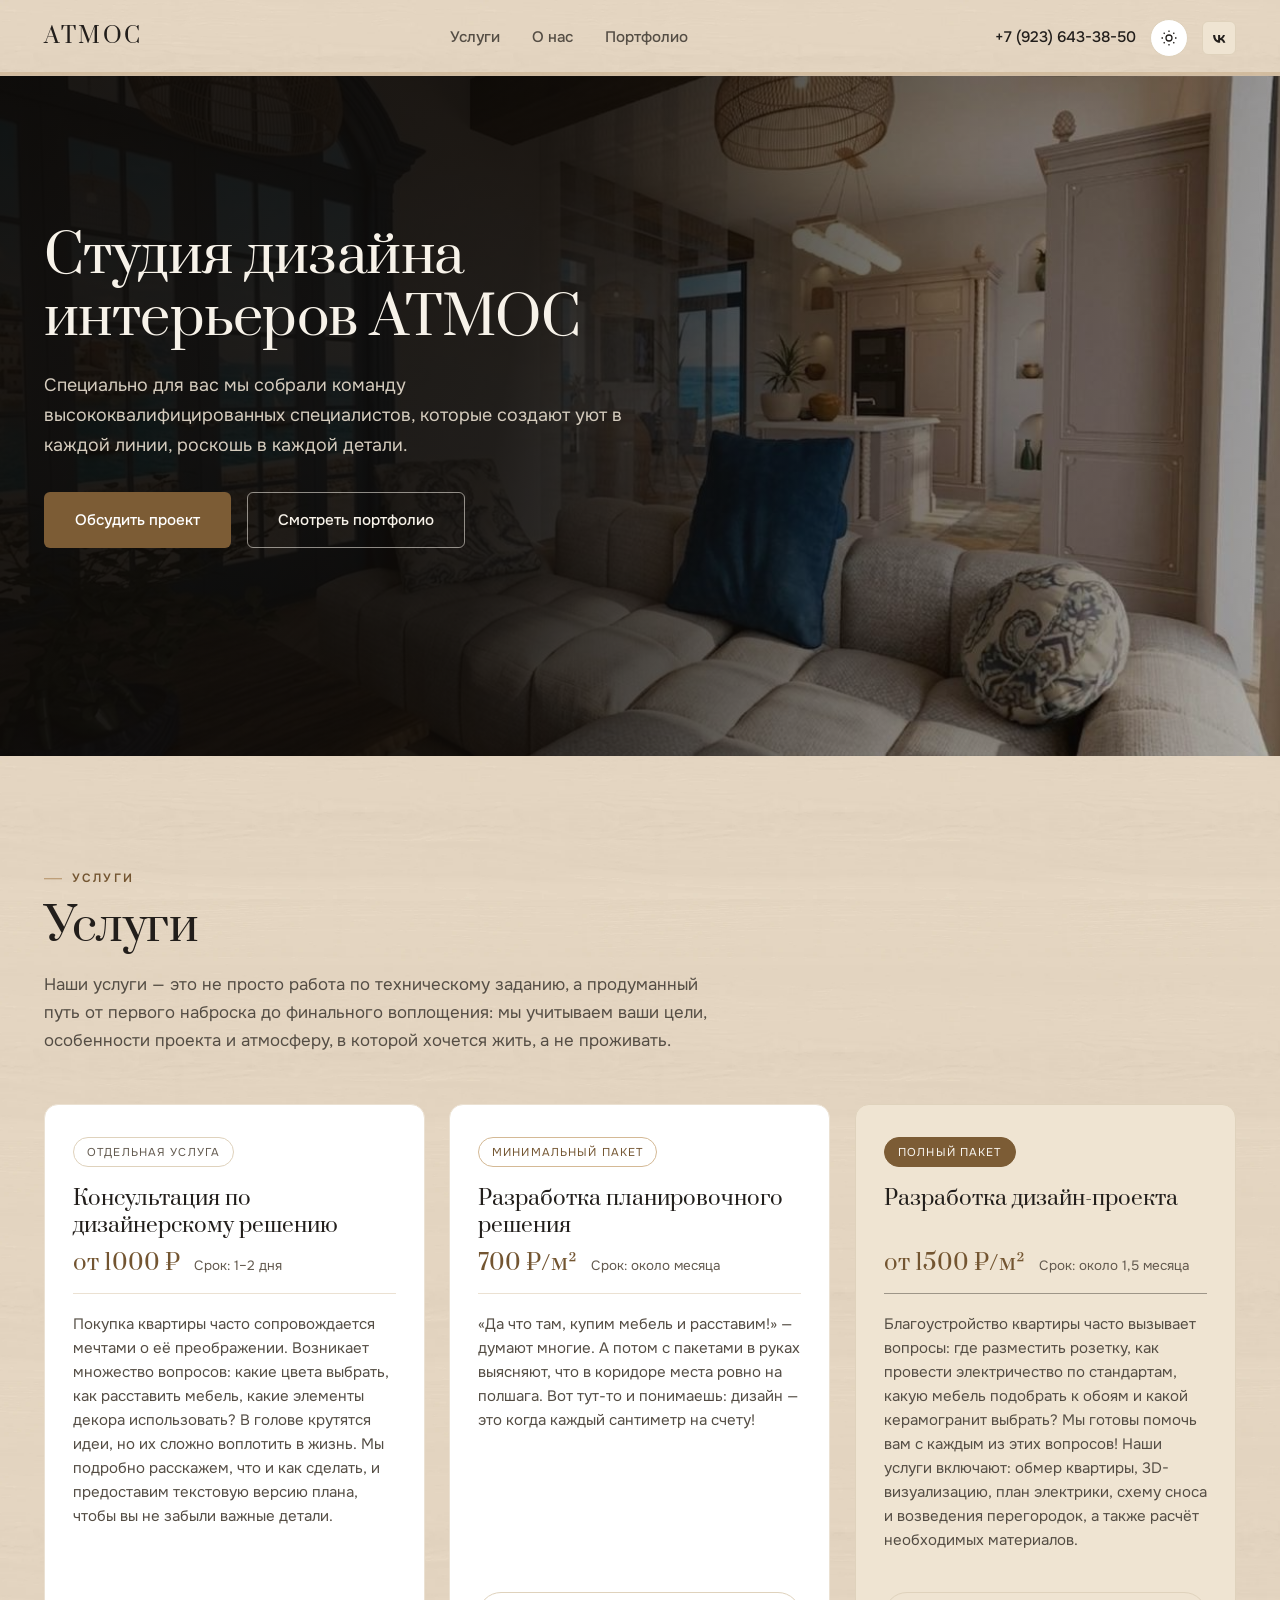
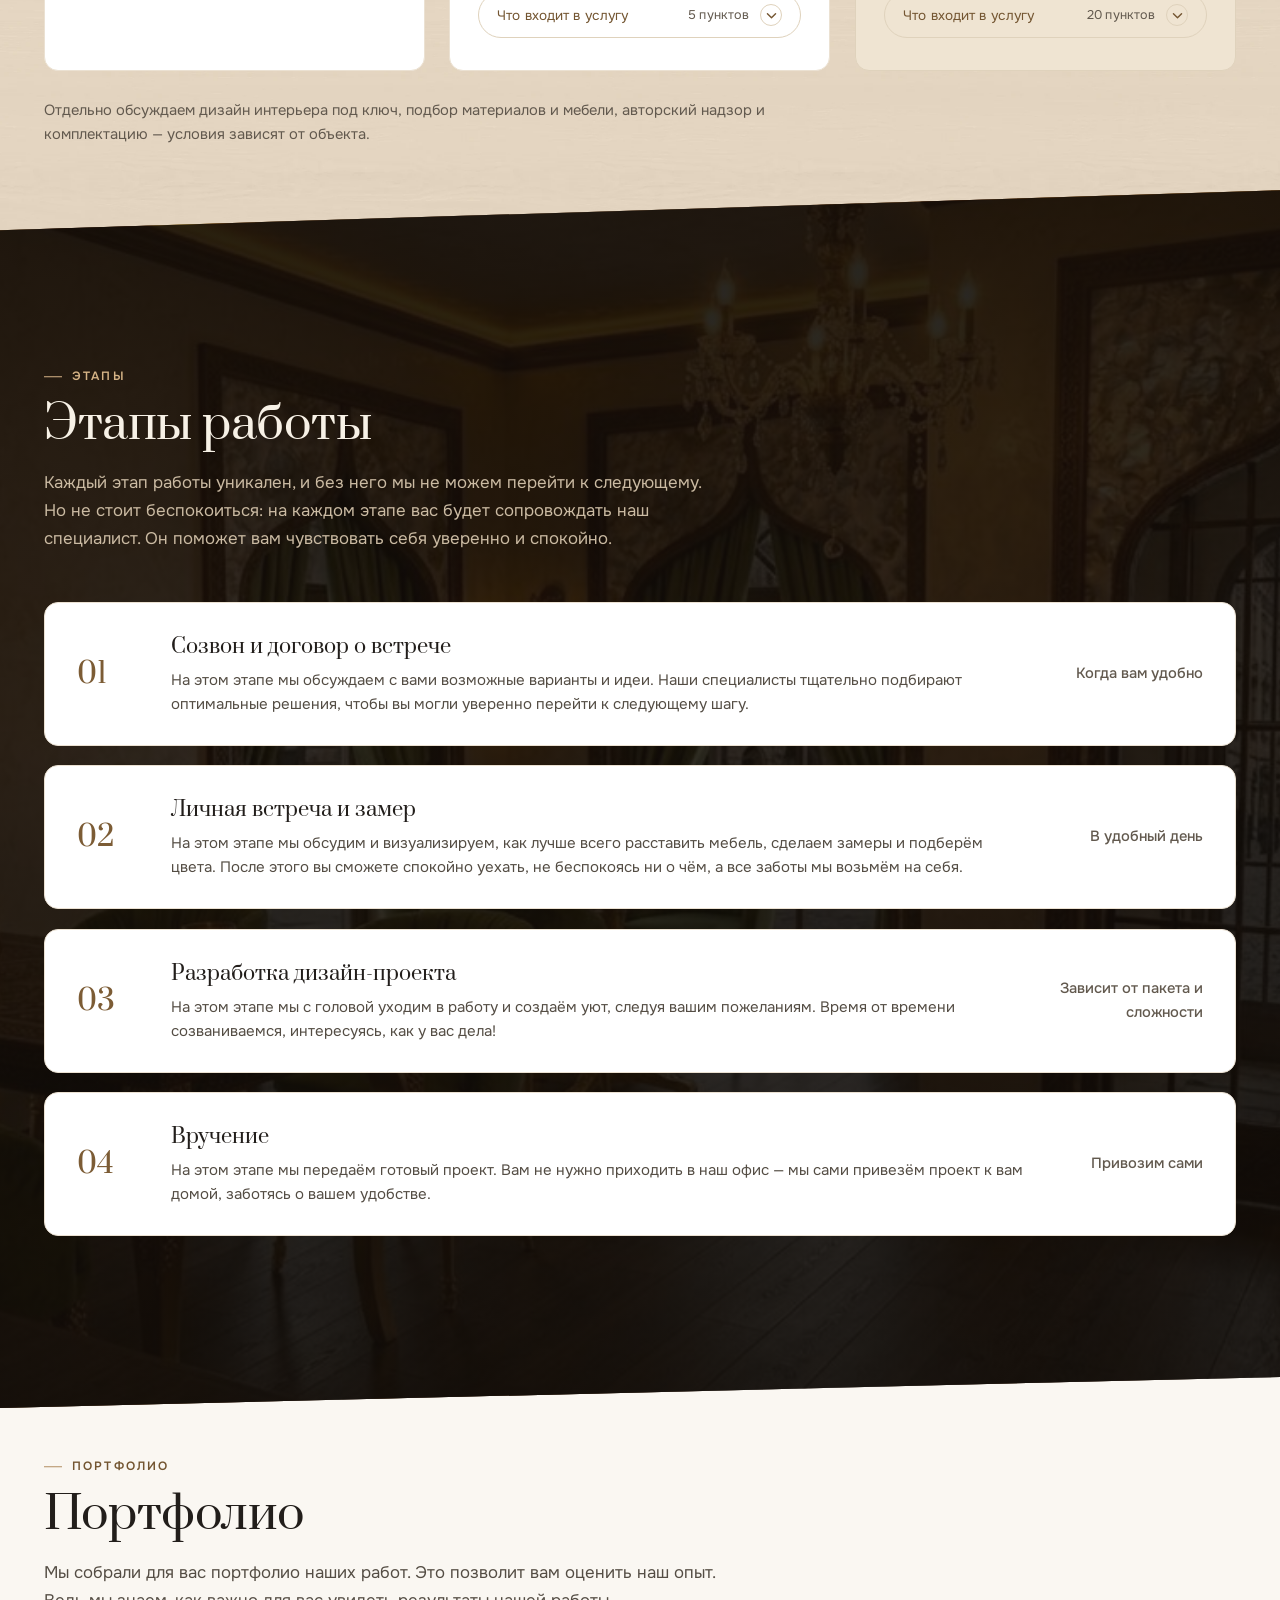
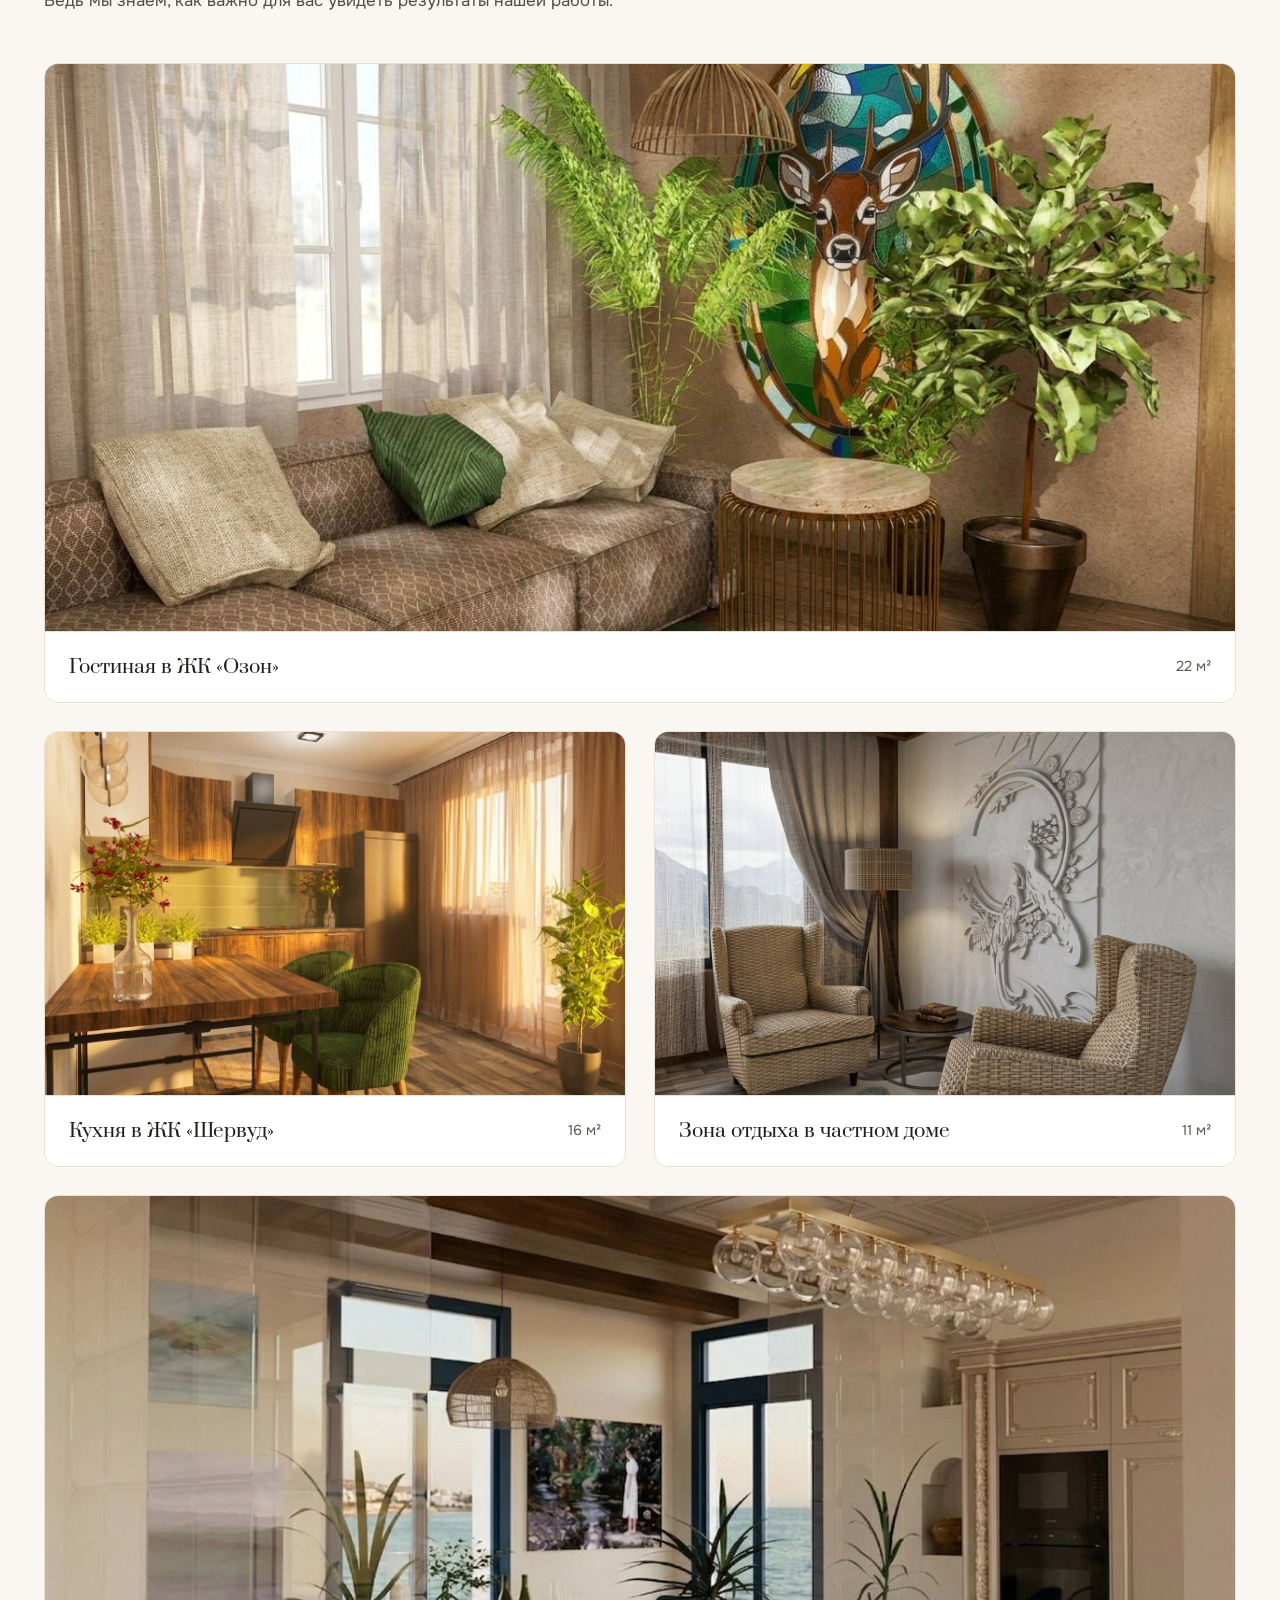
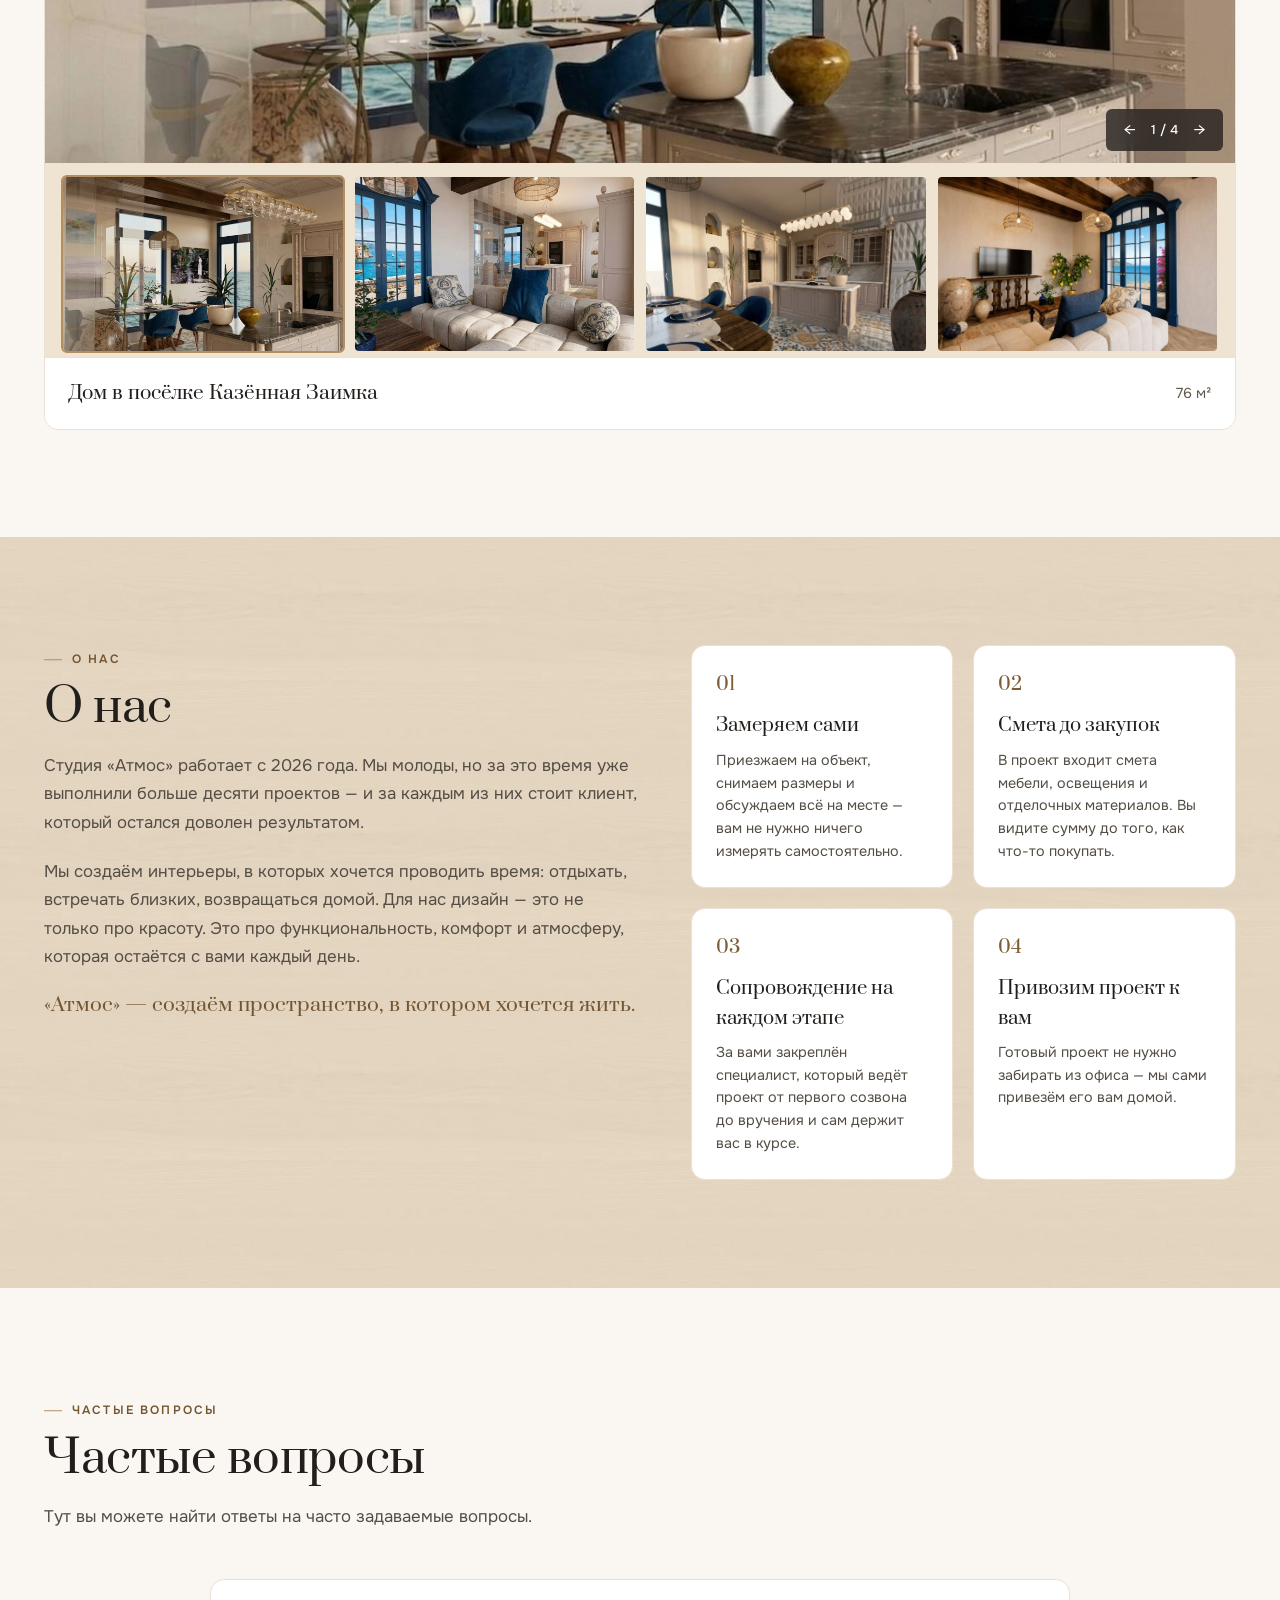
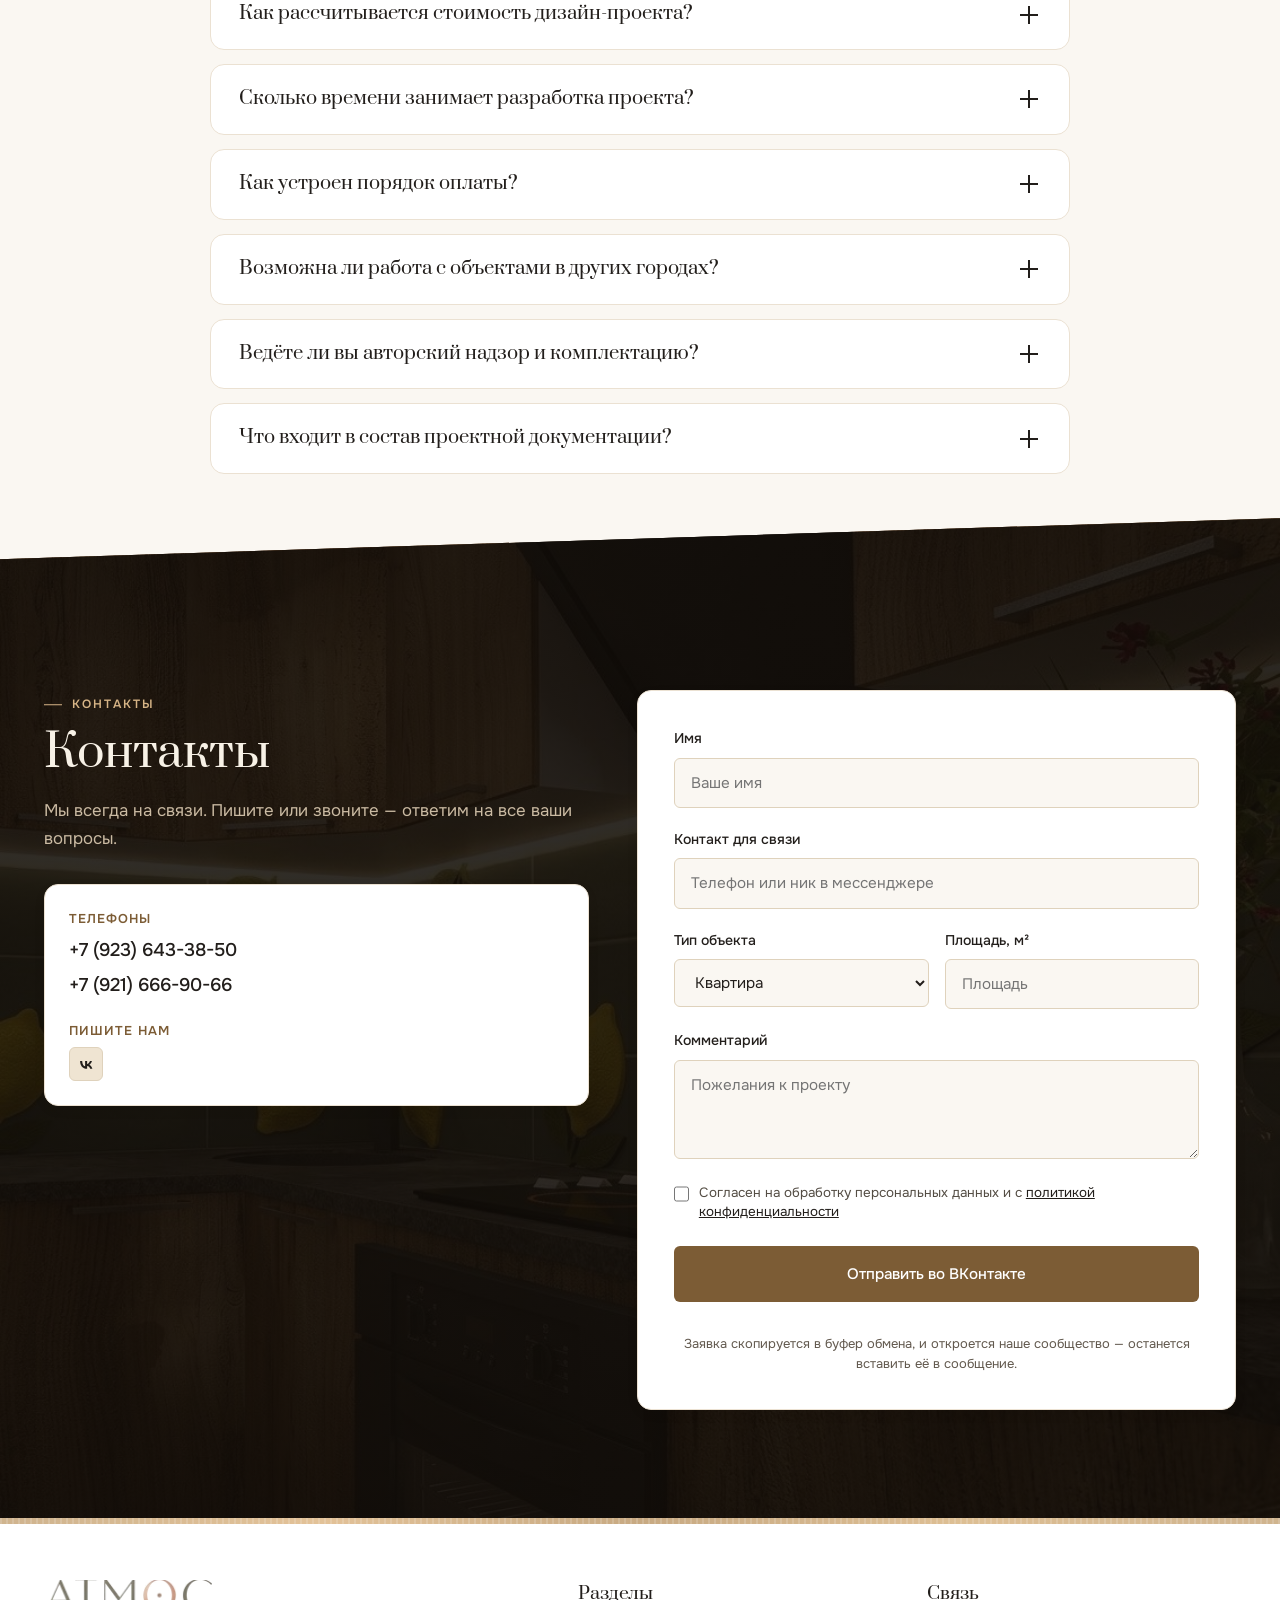
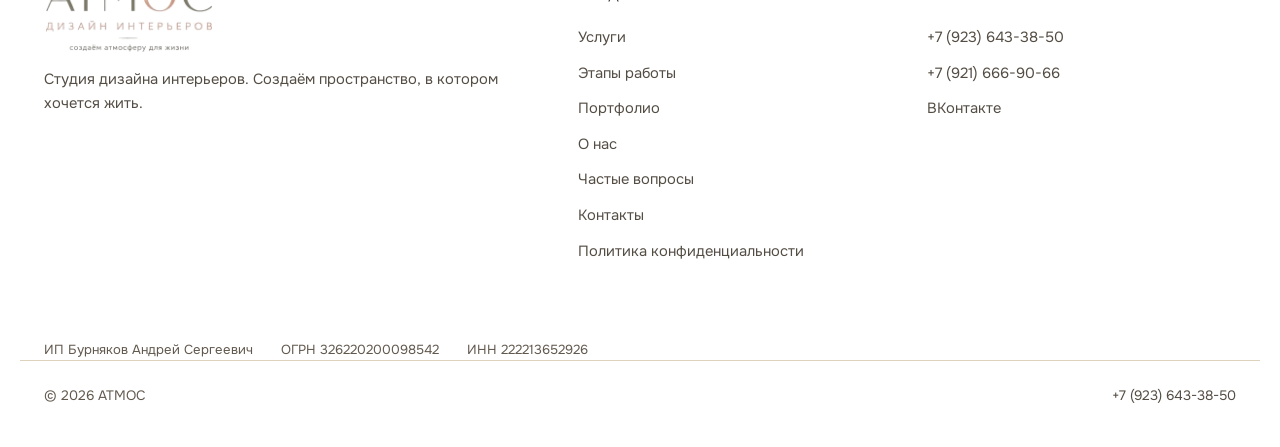
==== commit 23545c69: "Второй телефон заменён на +7 (921) 666-90-66 Co-Authored-By: Claude Opus 5 <noreply@anthropic.com>" ====
--- a/index.html
+++ b/index.html
@@ -525,7 +525,7 @@
             <div class="contacts-detail-item">
               <span class="contacts-detail-label">Телефоны</span>
               <a class="contacts-detail-val" href="tel:+79236433850">+7 (923) 643-38-50</a>
-              <a class="contacts-detail-val" href="tel:+79132738515">+7 (913) 273-85-15</a>
+              <a class="contacts-detail-val" href="tel:+79216669066">+7 (921) 666-90-66</a>
             </div>
             <div class="contacts-detail-item">
               <span class="contacts-detail-label">Пишите нам</span>
@@ -616,7 +616,7 @@
     <div class="footer__col">
       <span class="footer__heading">Связь</span>
       <a class="footer__link" href="tel:+79236433850">+7 (923) 643-38-50</a>
-      <a class="footer__link" href="tel:+79132738515">+7 (913) 273-85-15</a>
+      <a class="footer__link" href="tel:+79216669066">+7 (921) 666-90-66</a>
       <a class="footer__link" href="https://vk.ru/atmos.barnaul" target="_blank" rel="noopener">ВКонтакте</a>
     </div>
 
--- a/styles.css
+++ b/styles.css
@@ -282,26 +282,26 @@
 
 [data-theme="dark"] {
   color-scheme: dark;
-  --cream: #17171A;
-  --sand: #202024;
-  --sand-dark: #2A2A2F;
-  --white: #26262B;
-  --ink: #ECECEF;
-  --ink-light: #B9B9C1;
-  --muted: #9A9AA3;
-  --border: #35353C;
-  --border-light: #33333A;
+  --cream: #100B08;
+  --sand: #18110D;
+  --sand-dark: #241A14;
+  --white: #1E1612;
+  --ink: #F2EBE2;
+  --ink-light: #C9BCAC;
+  --muted: #A99A87;
+  --border: #3A2A21;
+  --border-light: #33251D;
   --wood-accent: #C9A46E;
-  --wood-dark: #A8834E;
-  --wood-text: #D8B583;
-  --wood-light: #E0C79B;
-  --wood-deep: #0E0E11;
-  --on-deep-title: #F2F2F5;
-  --on-deep-text: #BCBCC4;
-  --on-deep-accent: #D3AE78;
-  --shadow-sm: 0 4px 14px rgba(0, 0, 0, 0.35);
-  --shadow-md: 0 16px 36px rgba(0, 0, 0, 0.45);
-  --shadow-lg: 0 28px 70px rgba(0, 0, 0, 0.6);
+  --wood-dark: #B58F58;
+  --wood-text: #DFBE8E;
+  --wood-light: #E7D2AA;
+  --wood-deep: #0B0705;
+  --on-deep-title: #F6F0E7;
+  --on-deep-text: #CBBDAB;
+  --on-deep-accent: #DAB882;
+  --shadow-sm: 0 4px 14px rgba(12, 7, 3, 0.4);
+  --shadow-md: 0 16px 36px rgba(12, 7, 3, 0.5);
+  --shadow-lg: 0 28px 70px rgba(12, 7, 3, 0.65);
 }
 
 [data-theme="dark"] .section--tint,
@@ -311,19 +311,19 @@
 }
 
 [data-theme="dark"] .header {
-  background-color: #202024;
+  background-color: #18110D;
   background-image: none;
-  border-bottom-color: #35353C;
+  border-bottom-color: #3A2A21;
   box-shadow: inset 0 -3px 0 rgba(201, 164, 110, 0.28);
 }
 
 [data-theme="dark"] .header.is-stuck {
-  background-color: #1B1B1F;
-  box-shadow: inset 0 -3px 0 rgba(201, 164, 110, 0.34), 0 6px 18px rgba(0, 0, 0, 0.5);
+  background-color: #130D0A;
+  box-shadow: inset 0 -3px 0 rgba(201, 164, 110, 0.34), 0 6px 18px rgba(12, 7, 3, 0.55);
 }
 
 [data-theme="dark"] .btn--primary {
-  color: #17171A;
+  color: #100B08;
 }
 
 [data-theme="dark"] .btn--primary:hover {
@@ -344,7 +344,7 @@
 }
 
 [data-theme="dark"] .field-input.is-error {
-  background-color: #2C2023;
+  background-color: #3A211A;
 }
 
 .theme-btn {
@@ -1905,6 +1905,10 @@
   max-width: 760px;
 }
 
+.legal-page .brand-logo {
+  margin-bottom: 30px;
+}
+
 .legal-page p {
   color: var(--ink-light);
   line-height: 1.7;
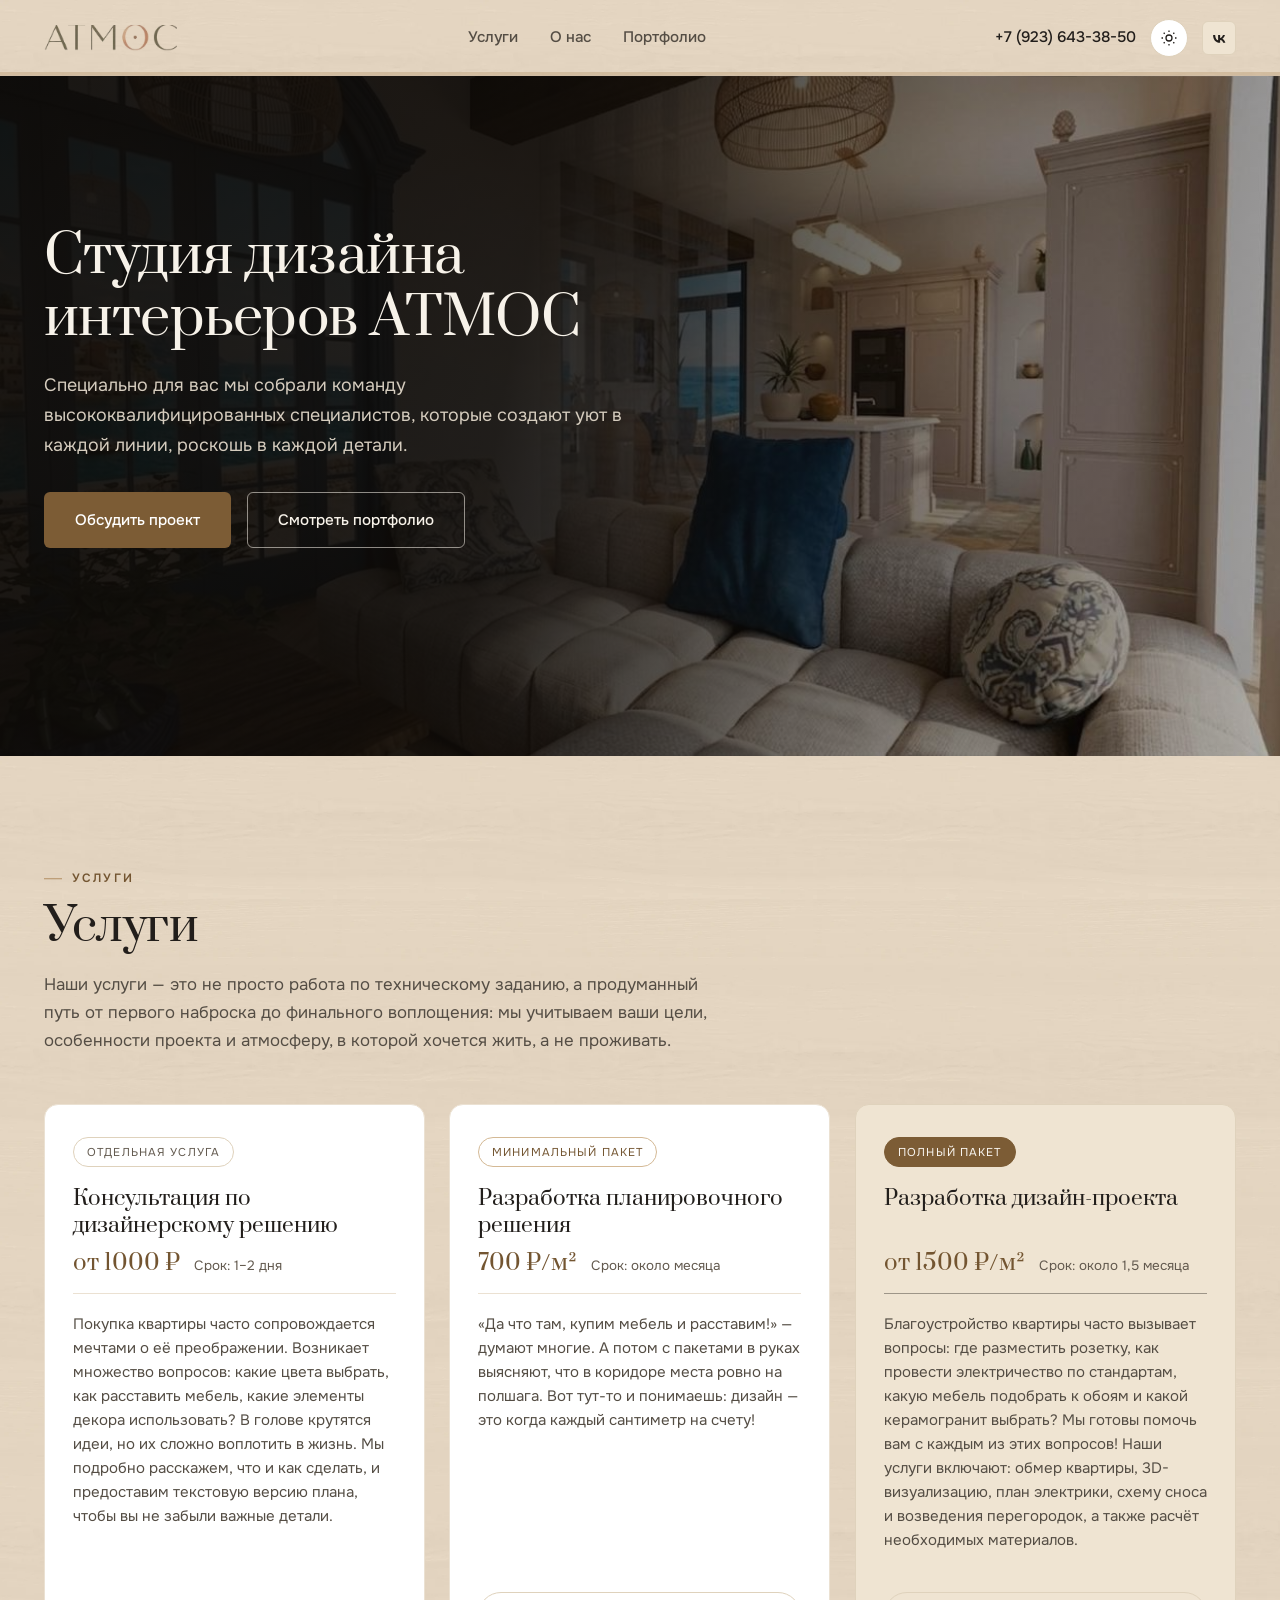
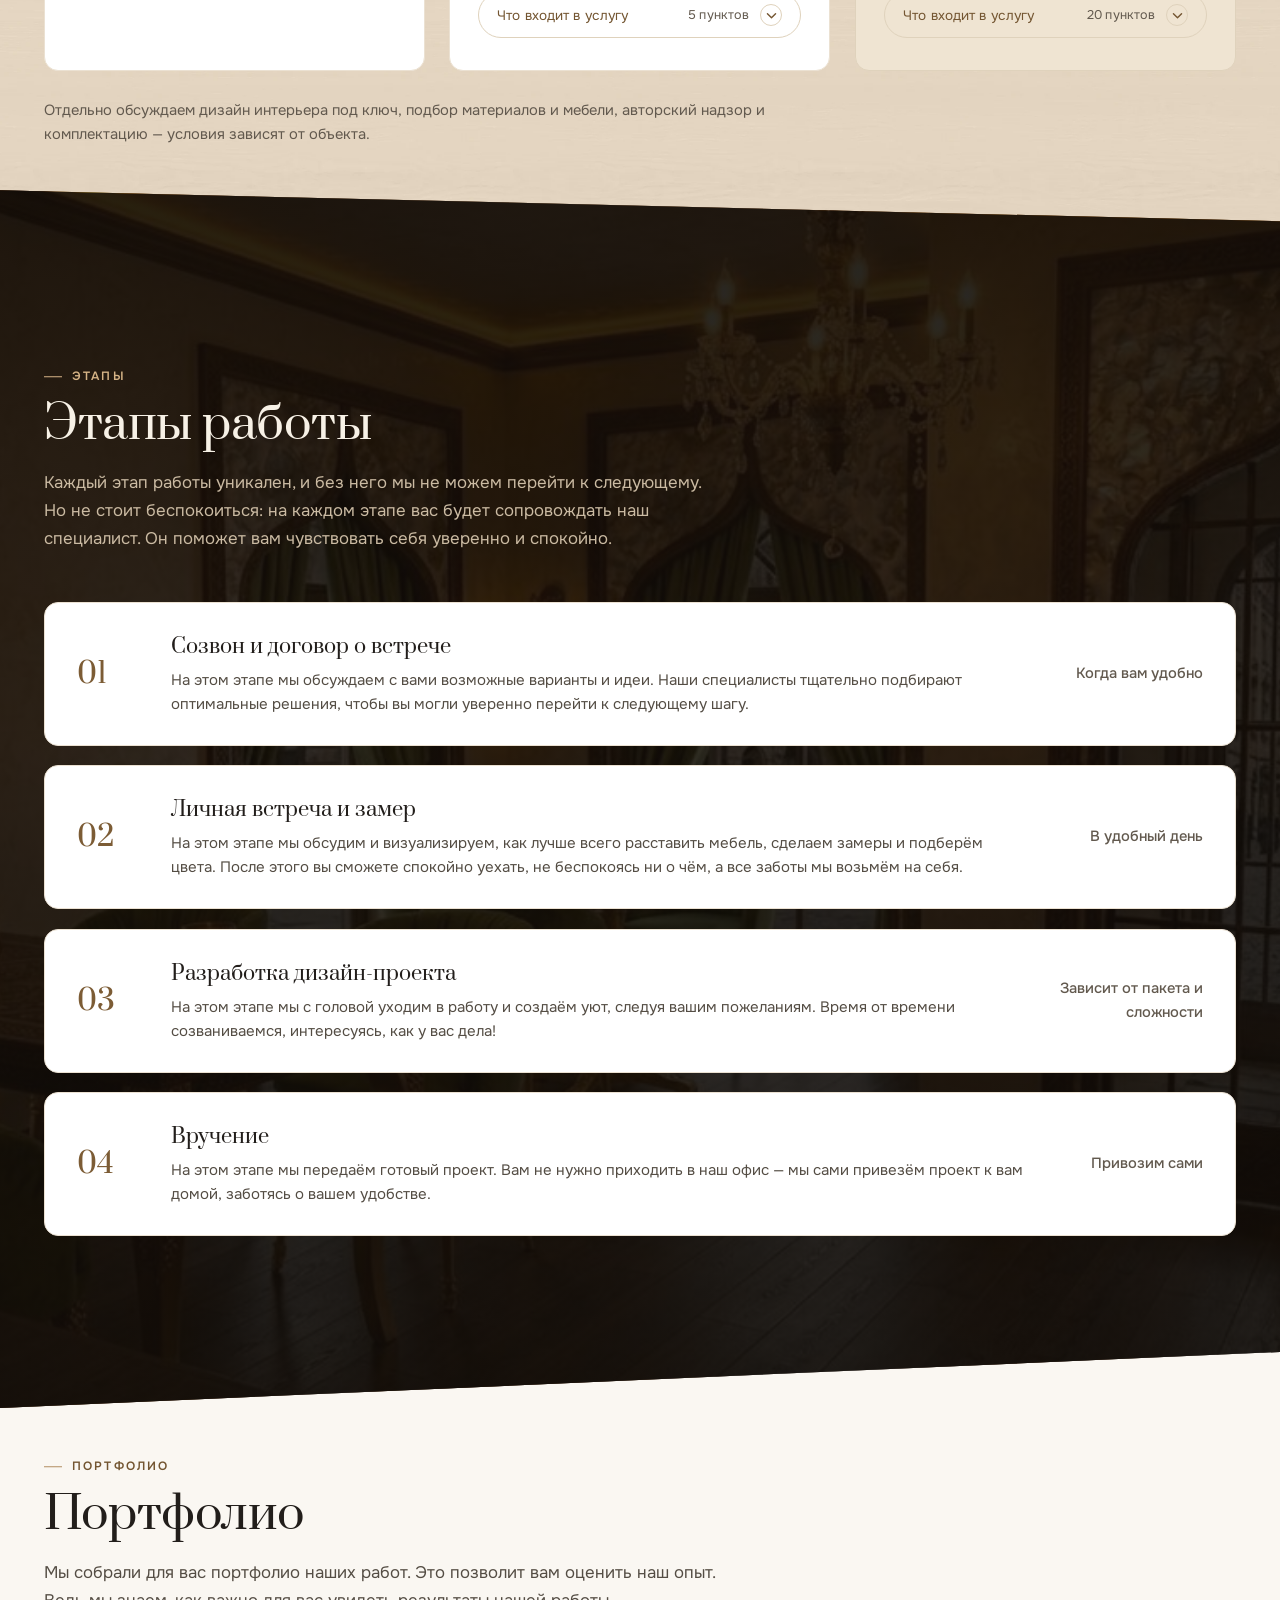
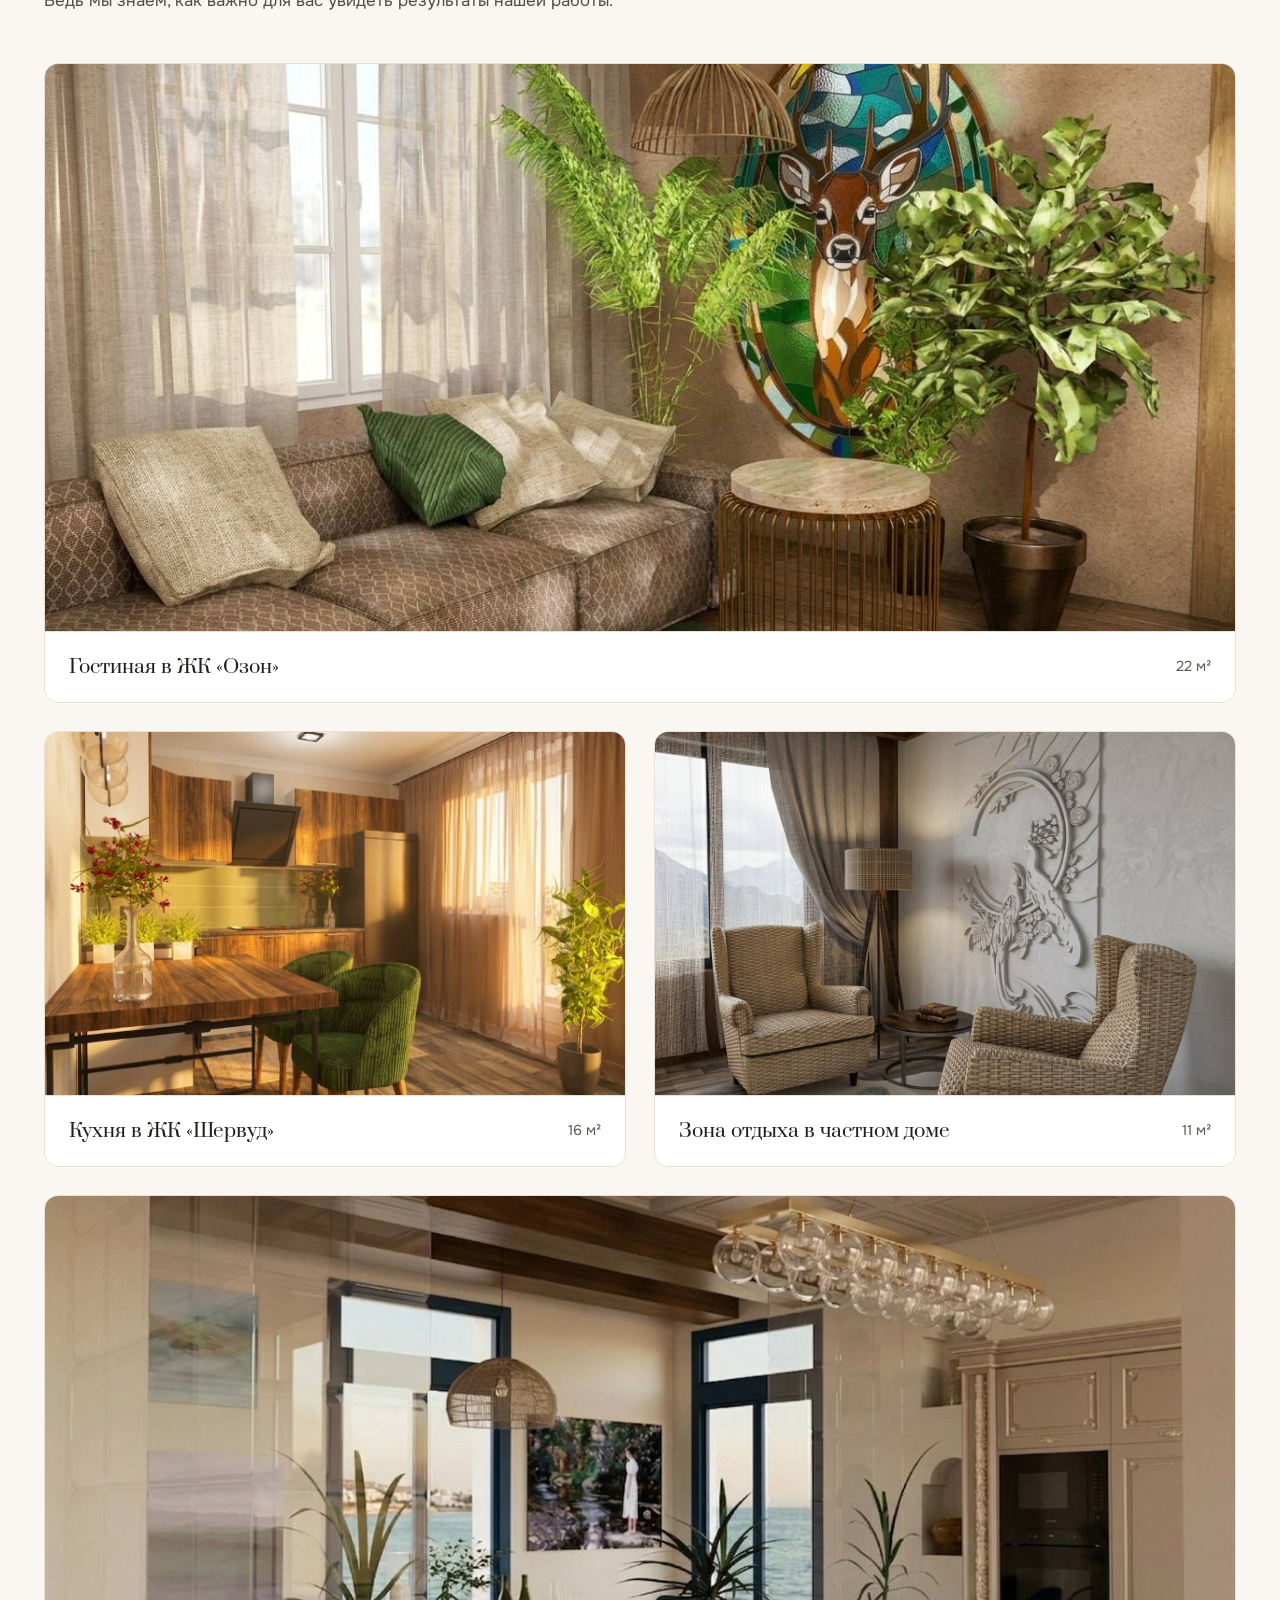
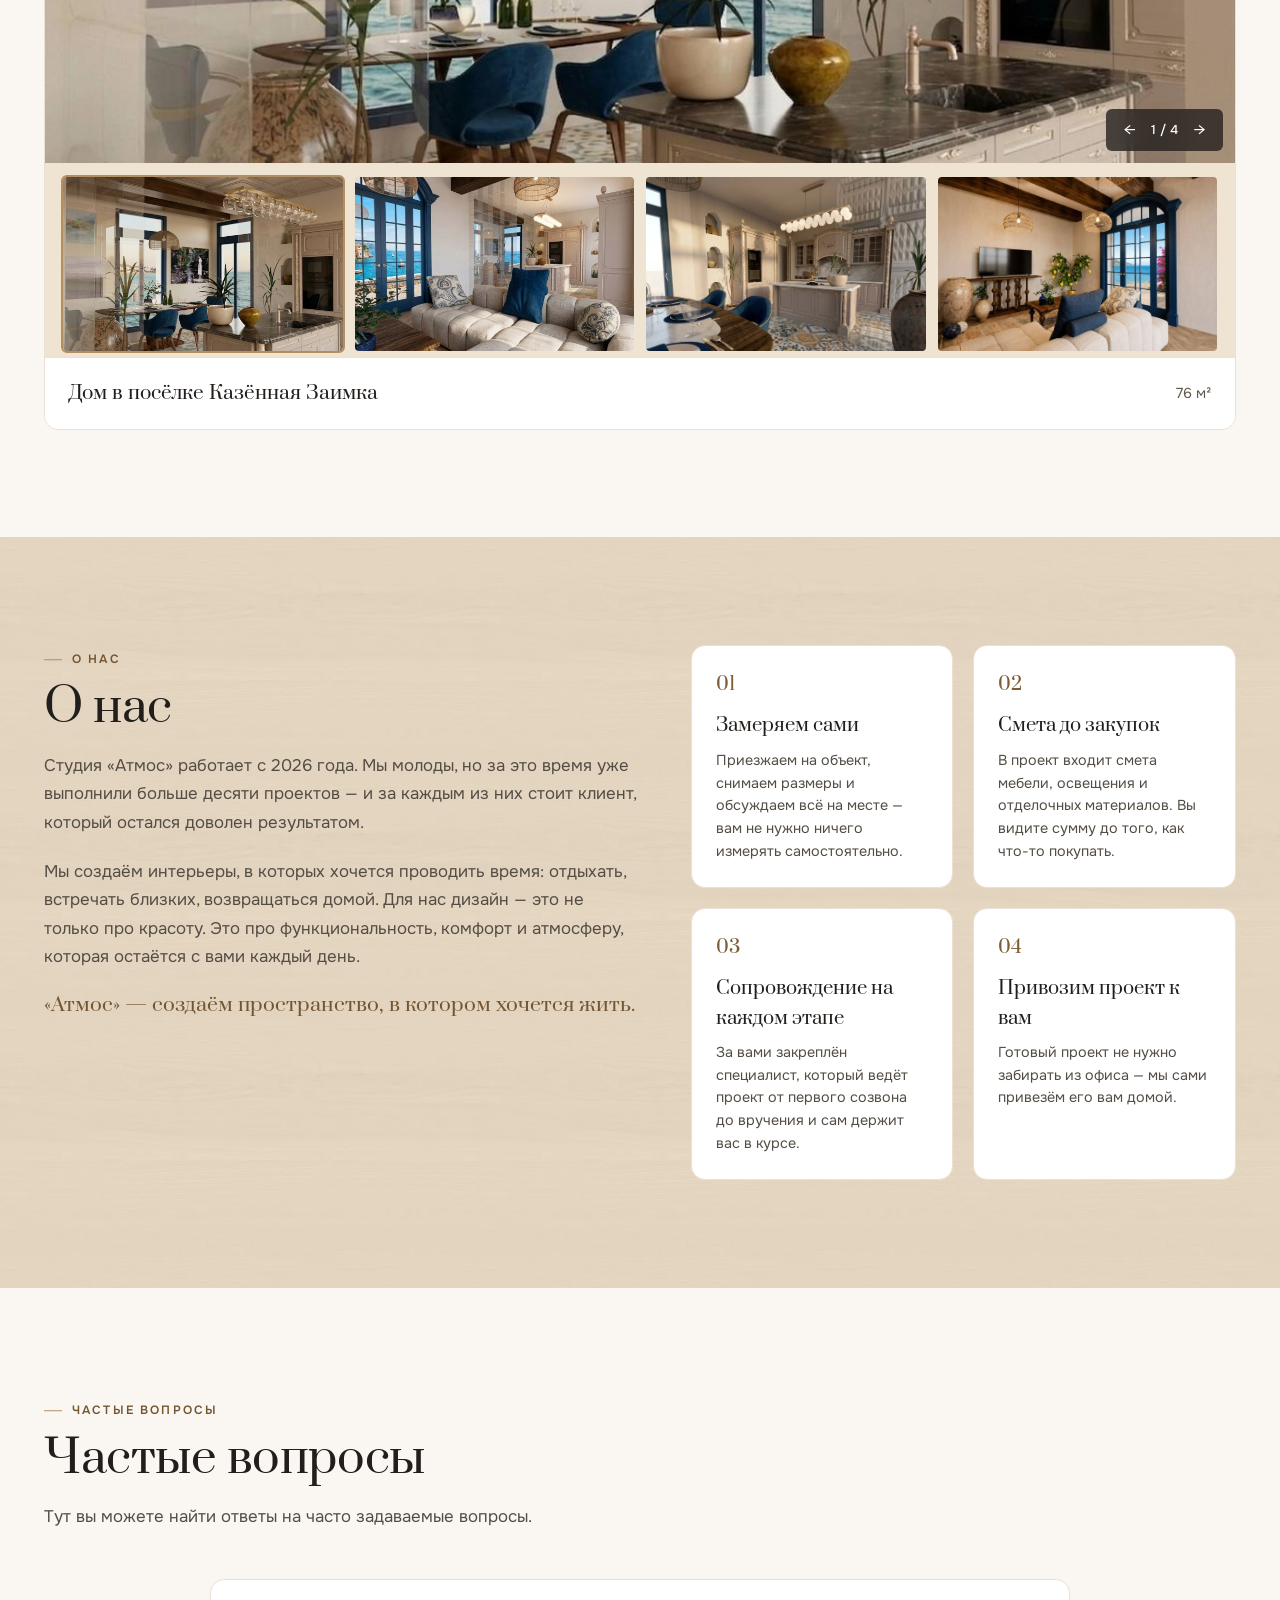
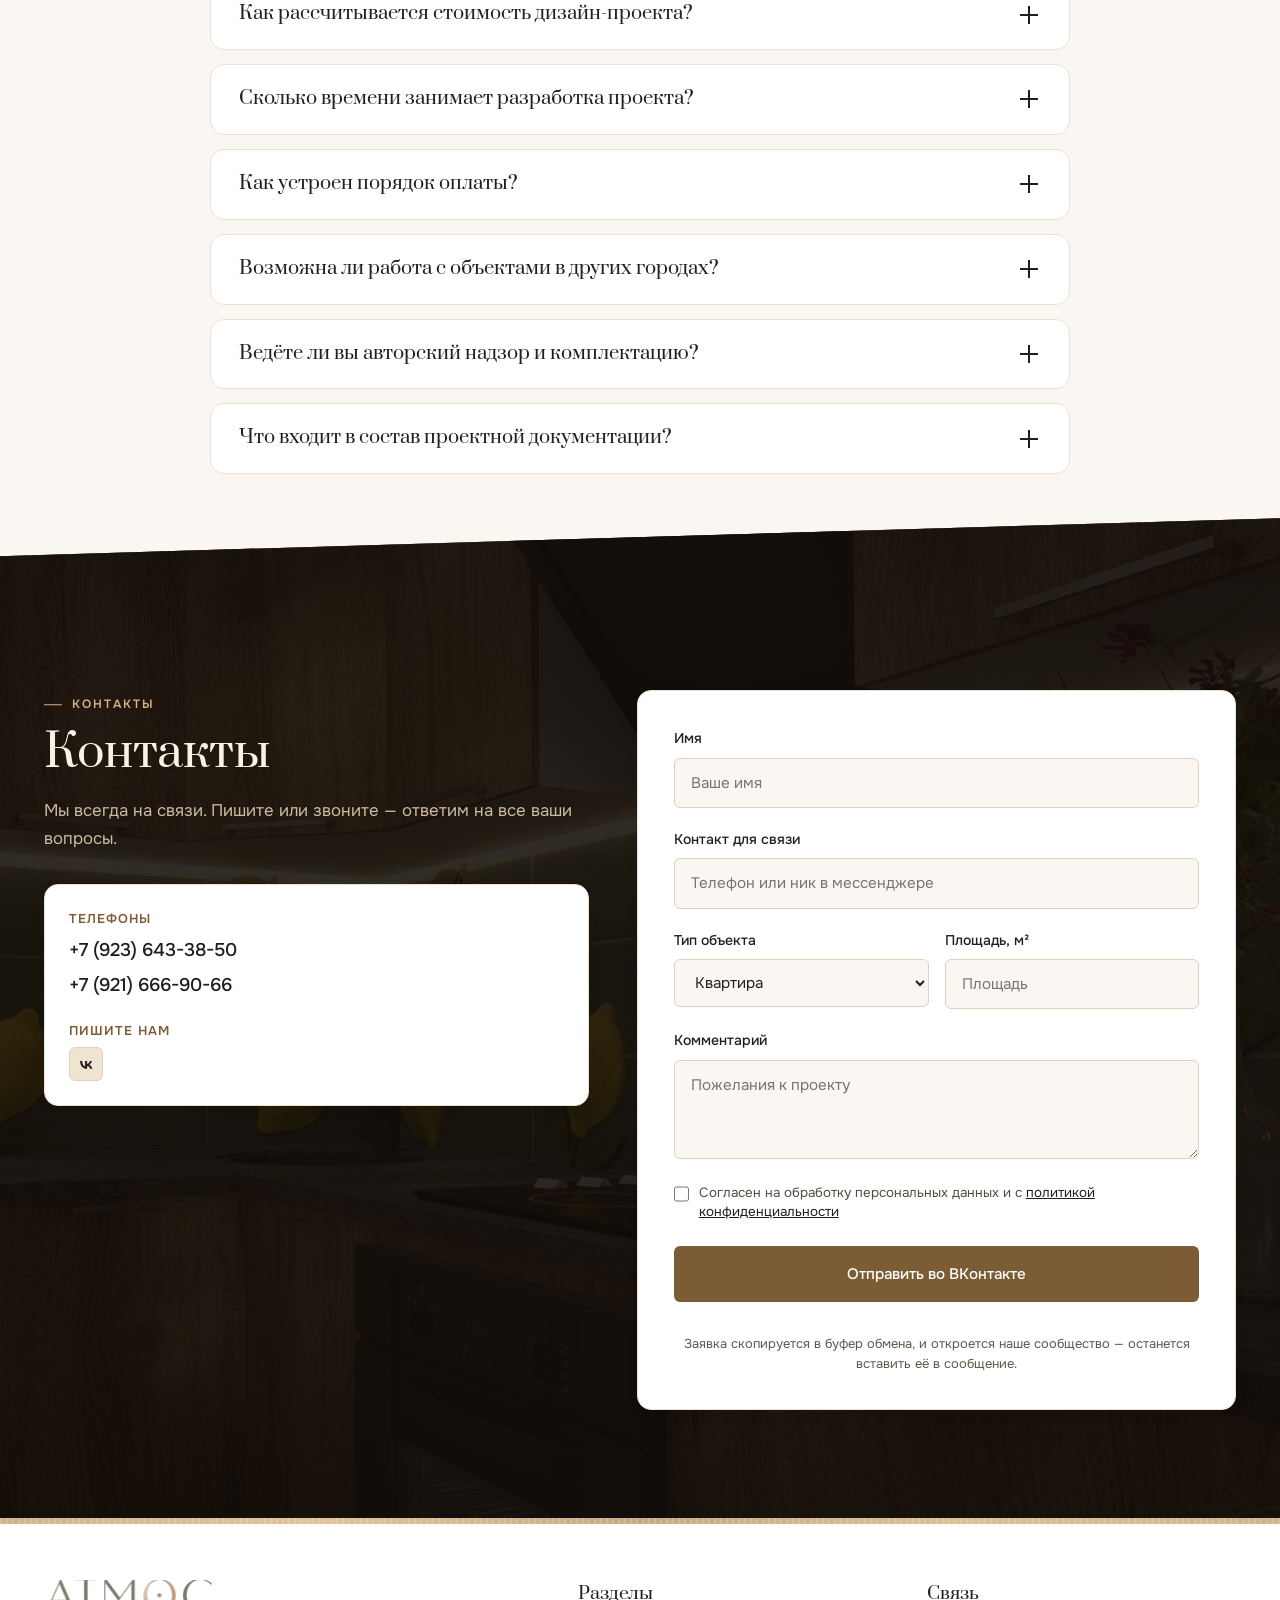
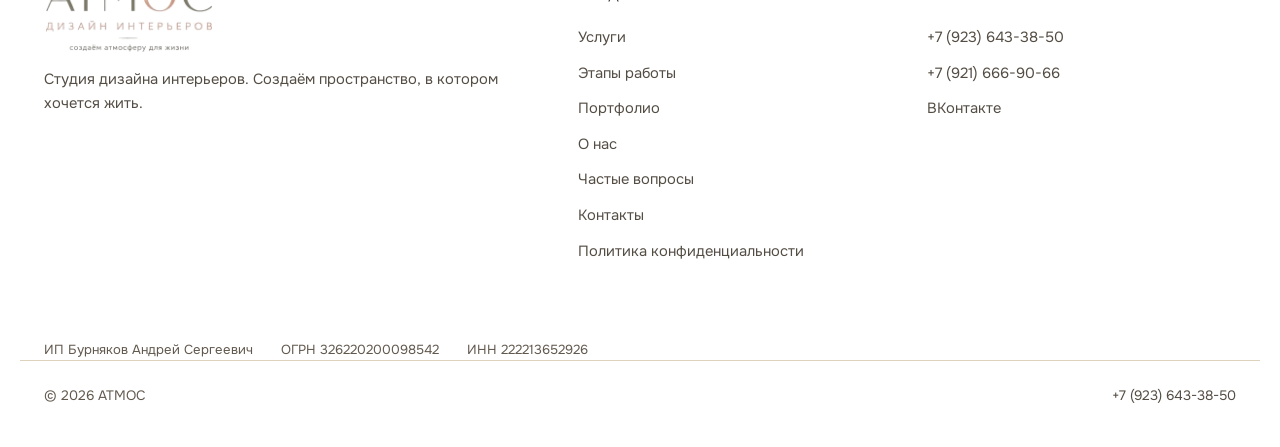
==== commit 940977bf: "Логотип в шапке, тёмная тема светлее, /index.html ведёт на корень Co-Authored-By: Claude Opus 5 <nor" ====
--- a/index.html
+++ b/index.html
@@ -45,7 +45,7 @@
 <header class="header" id="header">
   <div class="shell header__inner">
     <a class="logo" href="#top" aria-label="АТМОС — перейти к началу страницы">
-      <span class="logo__name">АТМОС</span>
+      <span class="brand-mark" role="img" aria-label="АТМОС"></span>
     </a>
 
     <nav class="nav" aria-label="Основная навигация">
@@ -90,7 +90,7 @@
   <div class="drawer__backdrop" id="drawerBackdrop"></div>
   <div class="drawer__panel" role="dialog" aria-modal="true" aria-label="Мобильное меню">
     <div class="drawer__head">
-      <span class="logo__name">АТМОС</span>
+      <span class="brand-mark" role="img" aria-label="АТМОС"></span>
       <button class="drawer__close" id="drawerCloseBtn" type="button" aria-label="Закрыть меню">&times;</button>
     </div>
     <nav class="drawer__nav" aria-label="Навигация в меню">
--- a/styles.css
+++ b/styles.css
@@ -282,20 +282,20 @@
 
 [data-theme="dark"] {
   color-scheme: dark;
-  --cream: #100B08;
-  --sand: #18110D;
-  --sand-dark: #241A14;
-  --white: #1E1612;
+  --cream: #160F0B;
+  --sand: #201711;
+  --sand-dark: #2B2018;
+  --white: #261C16;
   --ink: #F2EBE2;
   --ink-light: #C9BCAC;
   --muted: #A99A87;
-  --border: #3A2A21;
-  --border-light: #33251D;
+  --border: #433126;
+  --border-light: #3C2C22;
   --wood-accent: #C9A46E;
   --wood-dark: #B58F58;
   --wood-text: #DFBE8E;
   --wood-light: #E7D2AA;
-  --wood-deep: #0B0705;
+  --wood-deep: #100A07;
   --on-deep-title: #F6F0E7;
   --on-deep-text: #CBBDAB;
   --on-deep-accent: #DAB882;
@@ -311,19 +311,19 @@
 }
 
 [data-theme="dark"] .header {
-  background-color: #18110D;
+  background-color: #201711;
   background-image: none;
-  border-bottom-color: #3A2A21;
+  border-bottom-color: #433126;
   box-shadow: inset 0 -3px 0 rgba(201, 164, 110, 0.28);
 }
 
 [data-theme="dark"] .header.is-stuck {
-  background-color: #130D0A;
+  background-color: #1A120D;
   box-shadow: inset 0 -3px 0 rgba(201, 164, 110, 0.34), 0 6px 18px rgba(12, 7, 3, 0.55);
 }
 
 [data-theme="dark"] .btn--primary {
-  color: #100B08;
+  color: #160F0B;
 }
 
 [data-theme="dark"] .btn--primary:hover {
@@ -575,6 +575,23 @@
   transform: rotate(5deg);
 }
 
+.brand-mark {
+  display: block;
+  width: 134px;
+  height: 26px;
+  background-image: url('images/logo-mark.png');
+  background-image: image-set(url('images/logo-mark.webp') type('image/webp'), url('images/logo-mark.png') type('image/png'));
+  background-size: contain;
+  background-position: left center;
+  background-repeat: no-repeat;
+  flex-shrink: 0;
+}
+
+[data-theme="dark"] .brand-mark {
+  background-image: url('images/logo-mark-dark.png');
+  background-image: image-set(url('images/logo-mark-dark.webp') type('image/webp'), url('images/logo-mark-dark.png') type('image/png'));
+}
+
 .logo__name {
   font-family: var(--font-serif);
   font-size: 1.35rem;
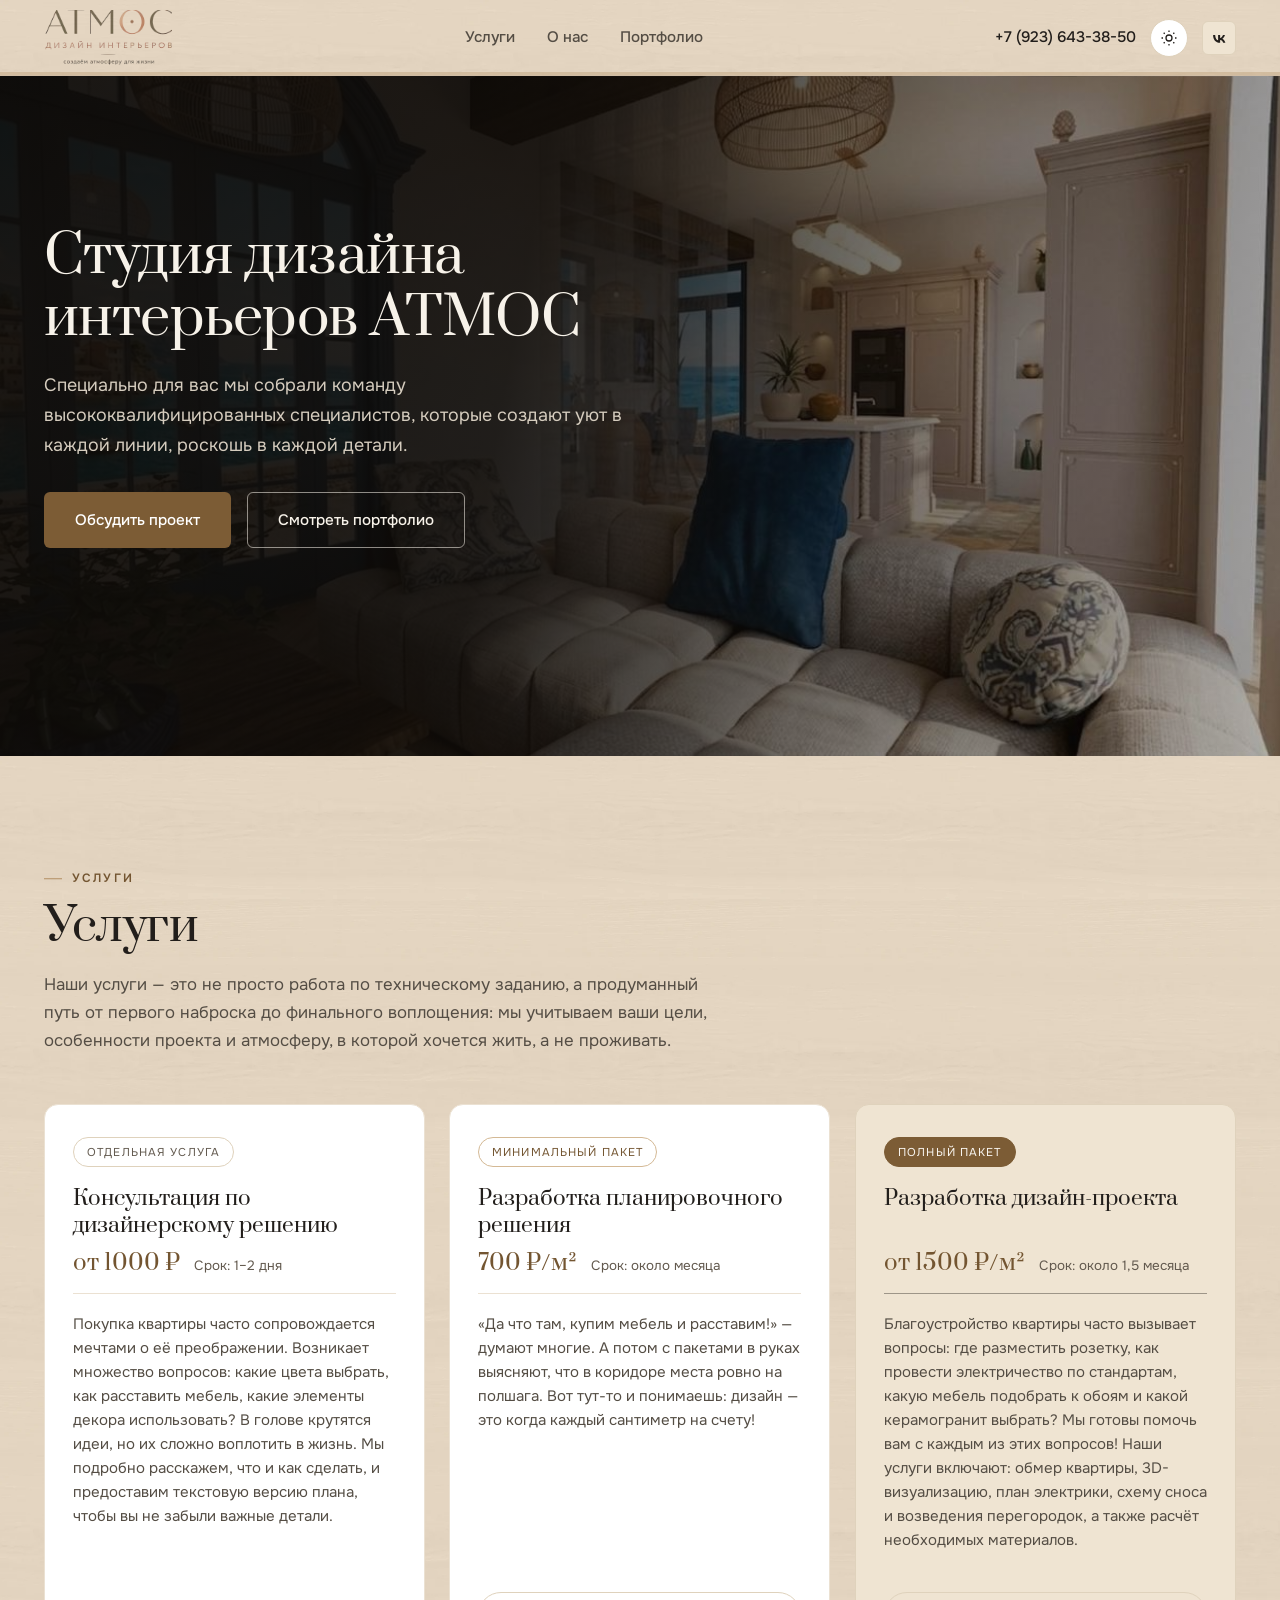
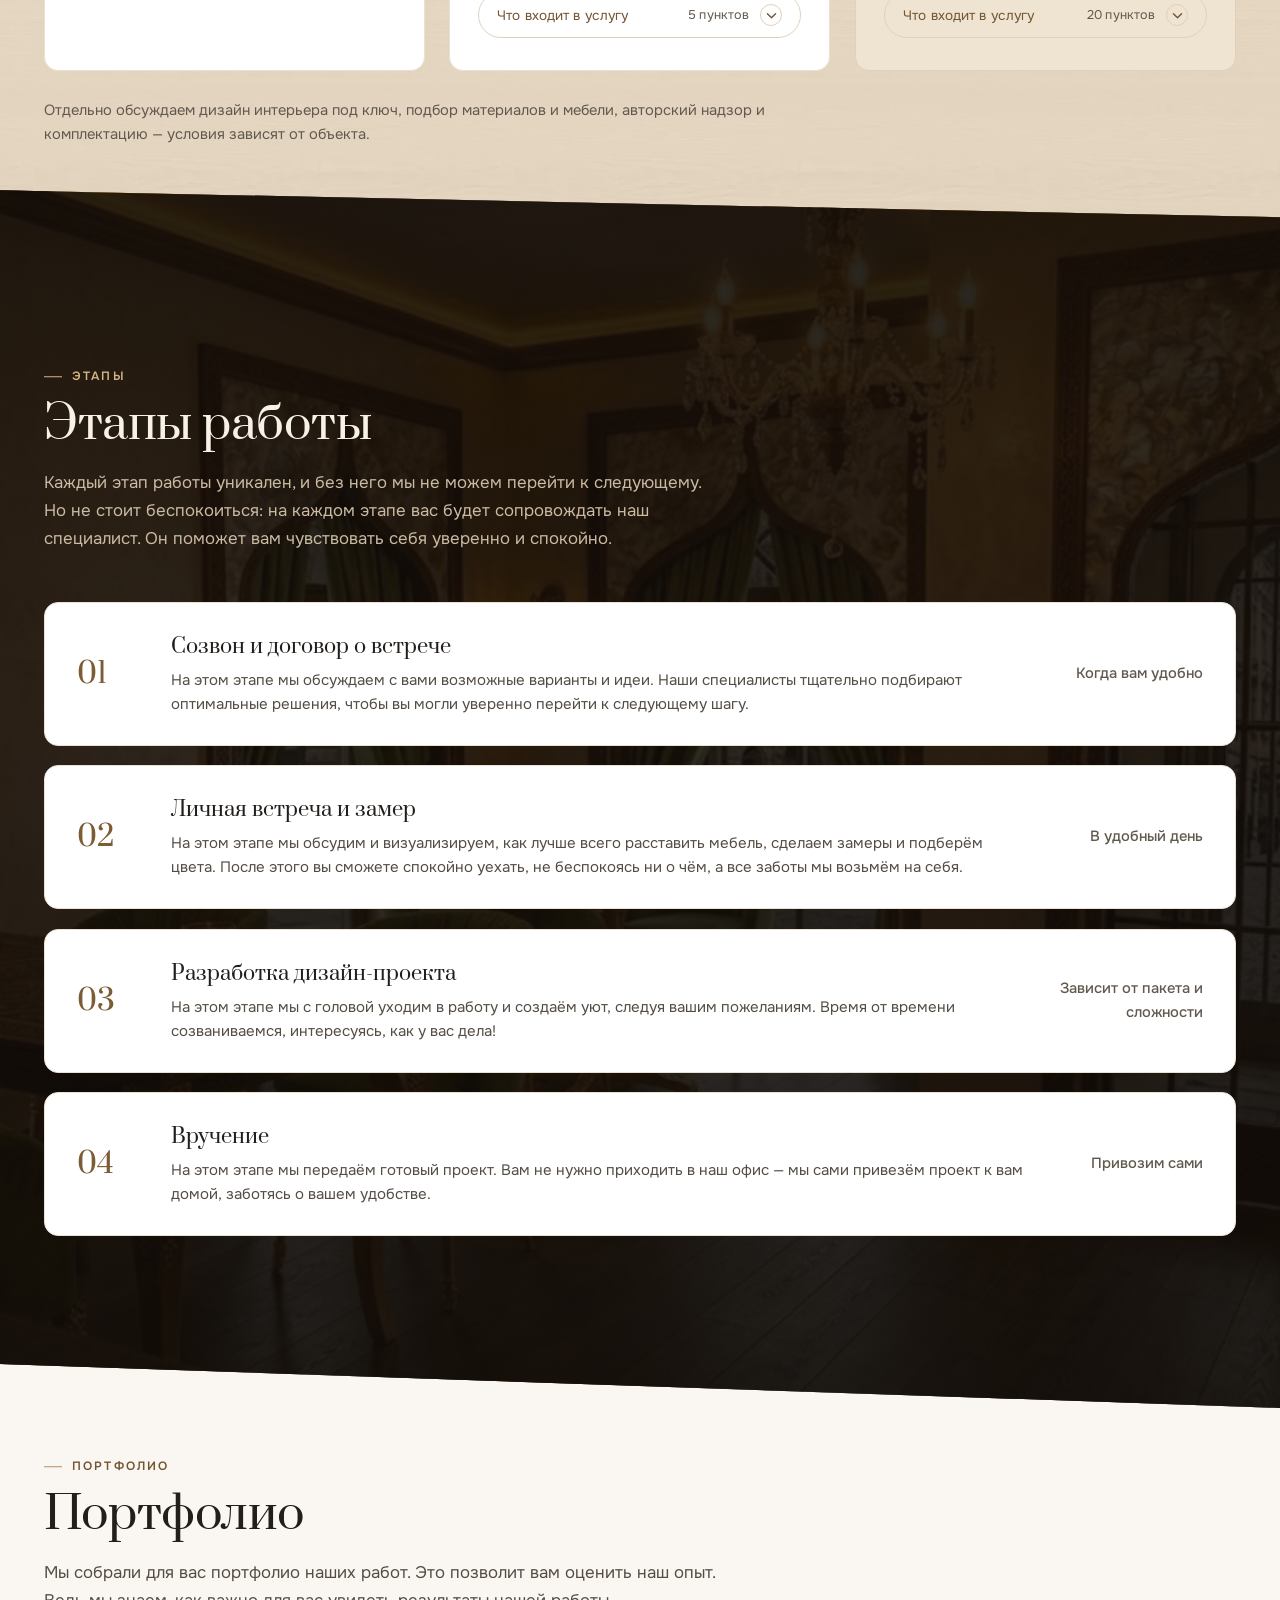
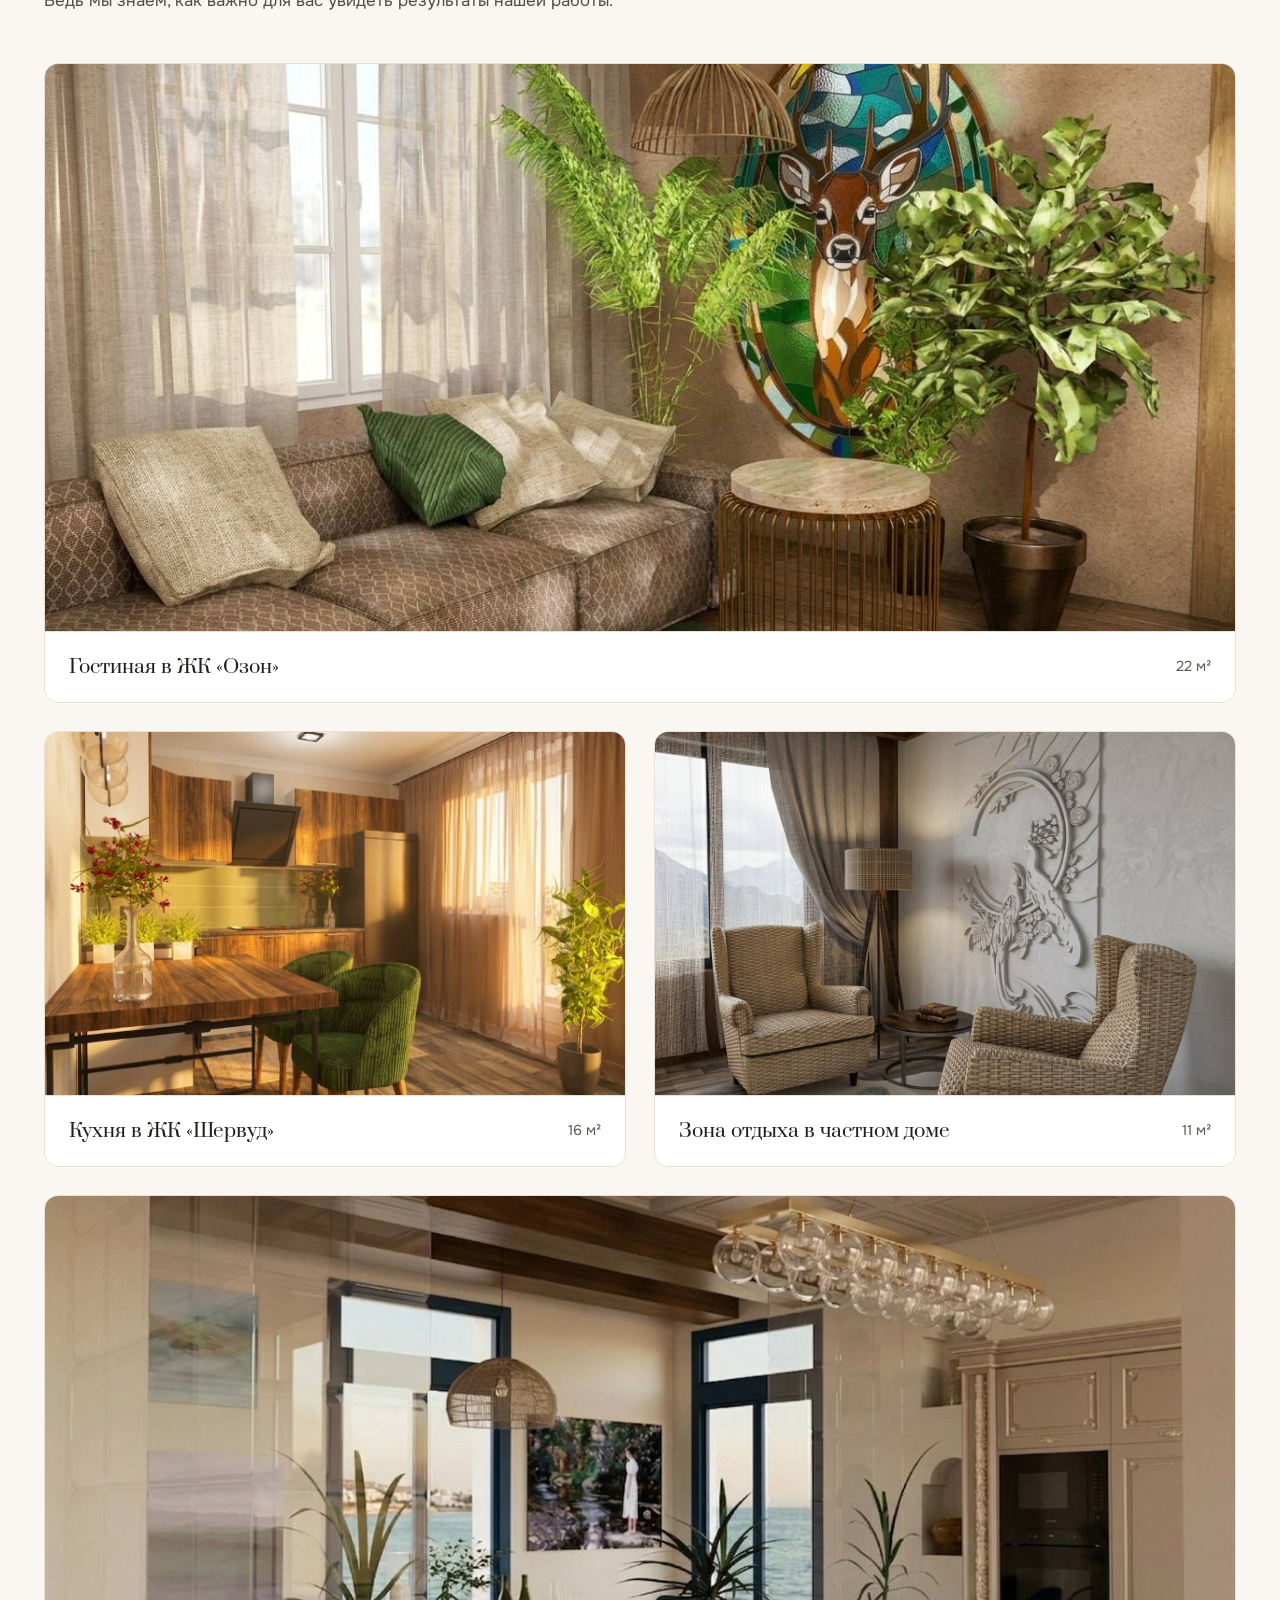
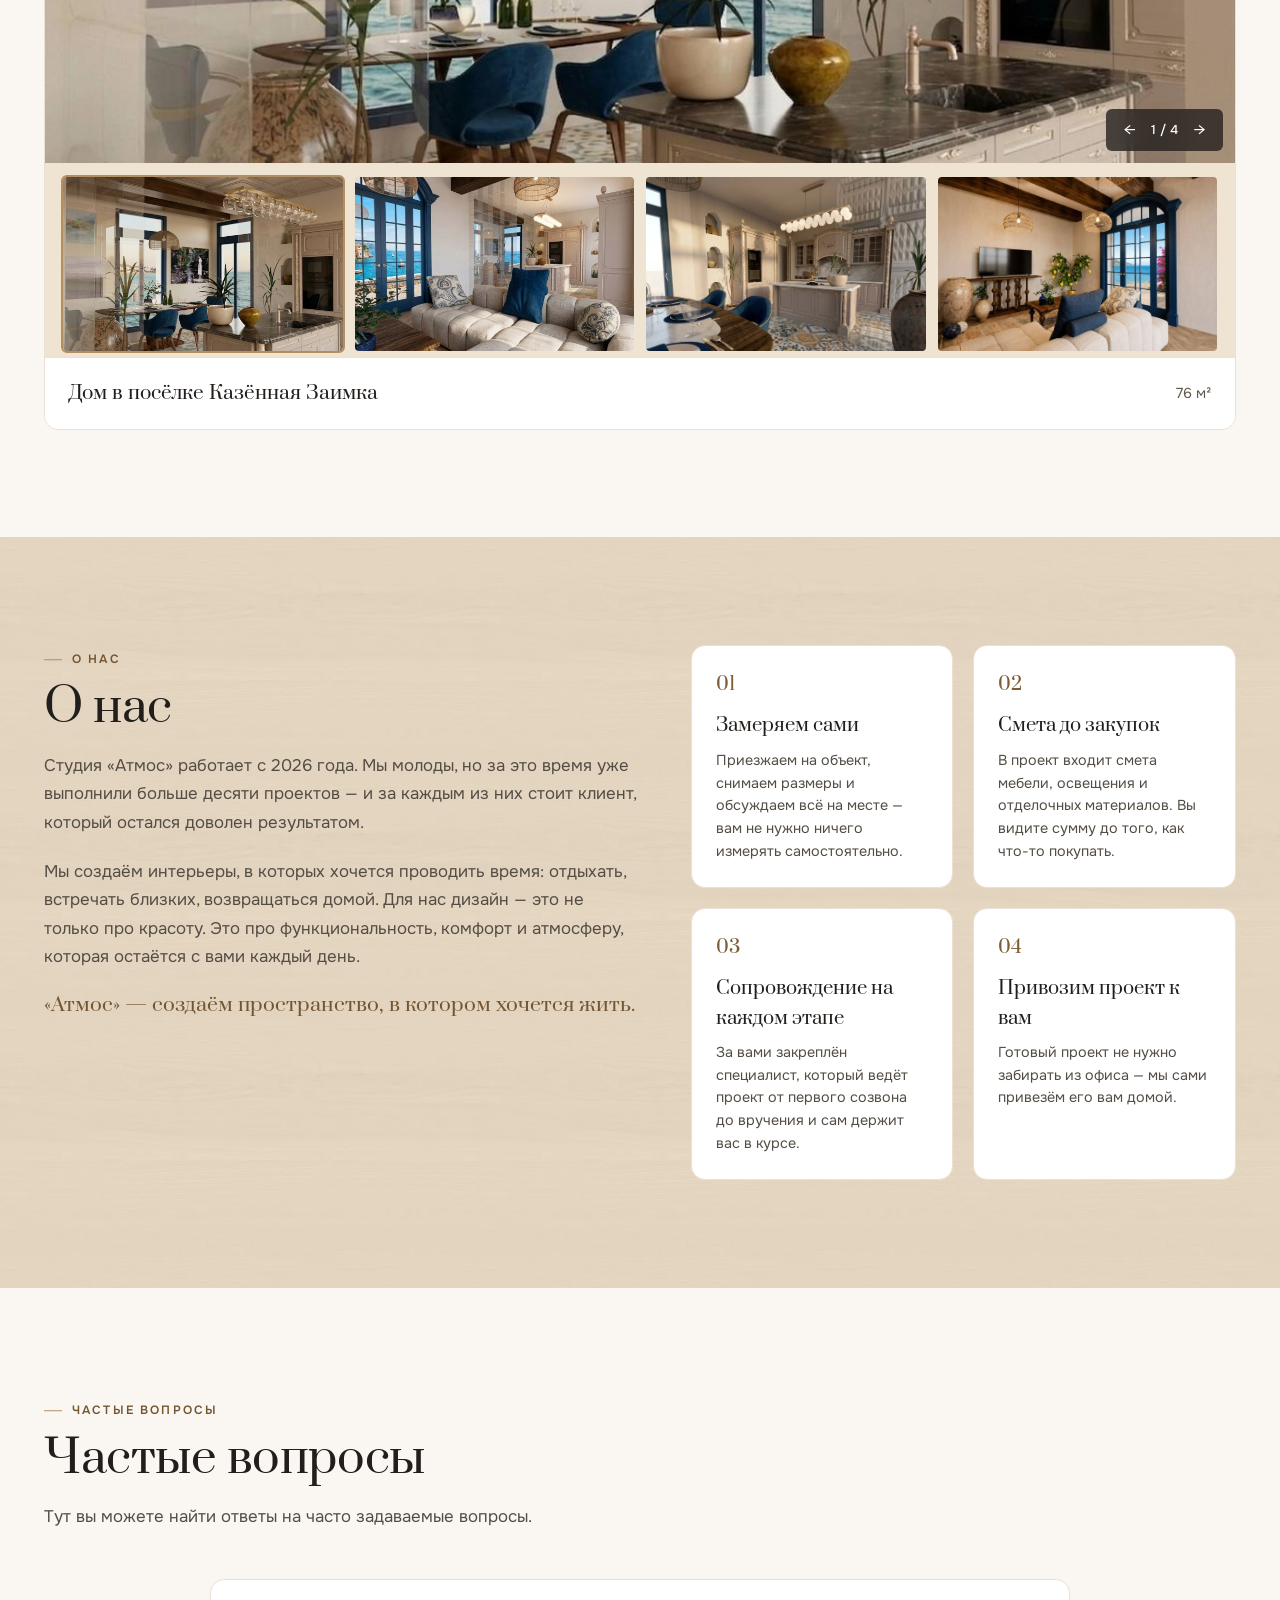
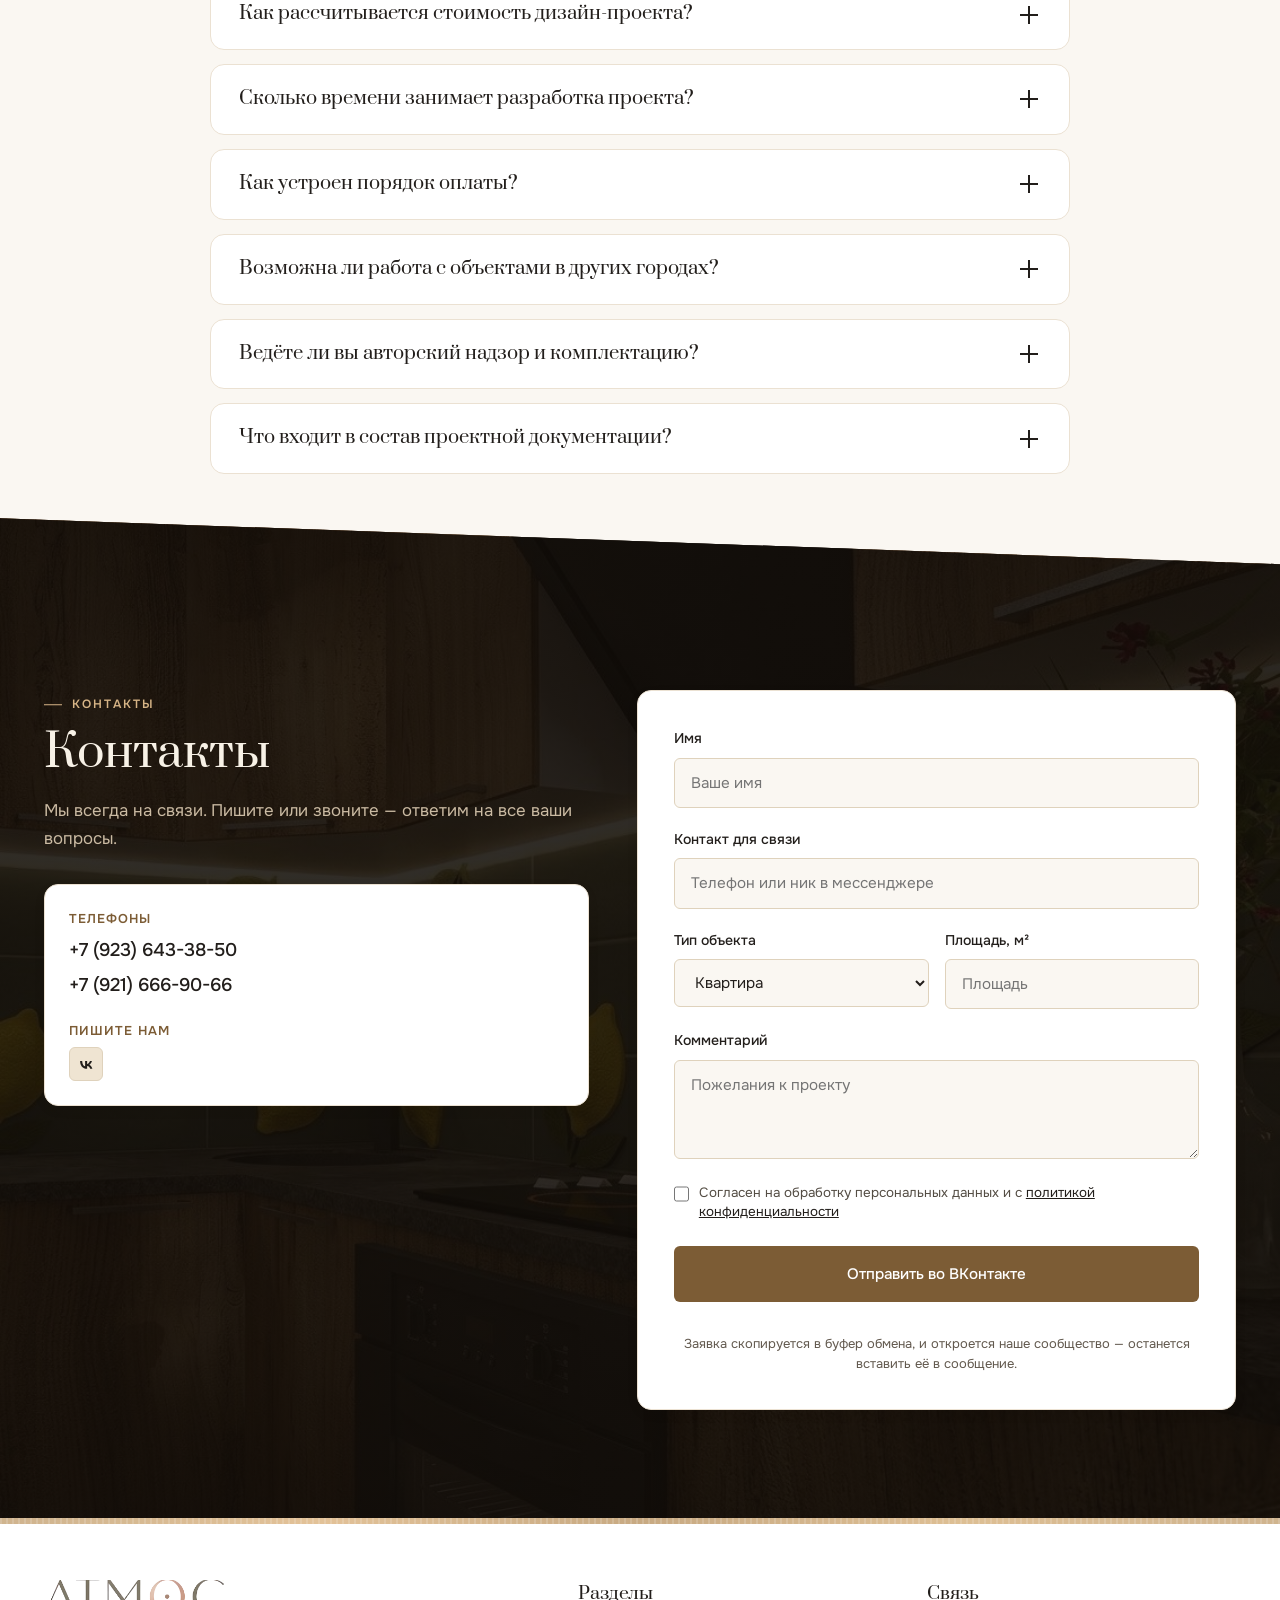
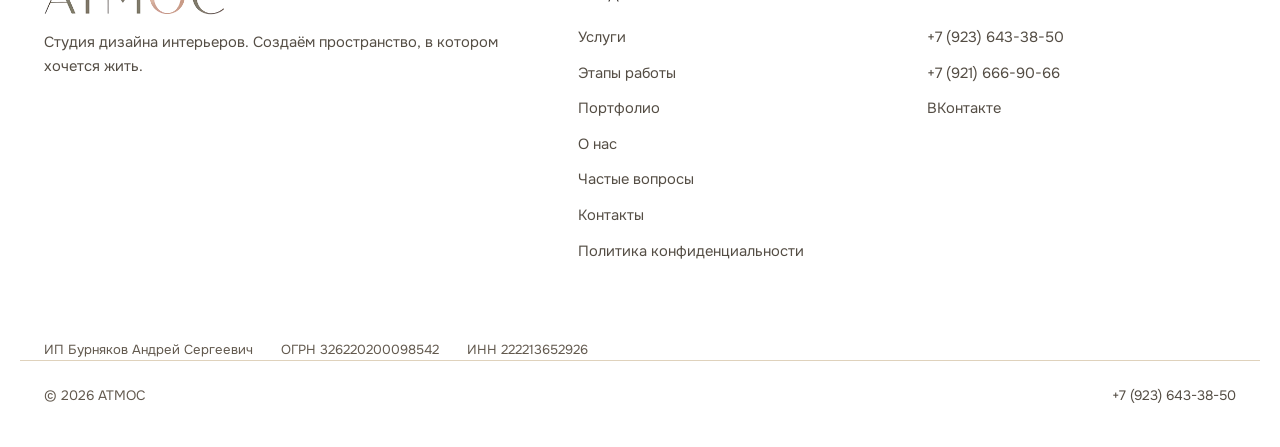
==== commit df7524eb: "Логотип переувеличен через Upscayl, шапка и подвал поменялись местами Исходник прогнан моделью digit" ====
--- a/index.html
+++ b/index.html
@@ -45,7 +45,7 @@
 <header class="header" id="header">
   <div class="shell header__inner">
     <a class="logo" href="#top" aria-label="АТМОС — перейти к началу страницы">
-      <span class="brand-mark" role="img" aria-label="АТМОС"></span>
+      <span class="brand-logo brand-logo--sm" role="img" aria-label="АТМОС — дизайн интерьеров"></span>
     </a>
 
     <nav class="nav" aria-label="Основная навигация">
@@ -90,7 +90,7 @@
   <div class="drawer__backdrop" id="drawerBackdrop"></div>
   <div class="drawer__panel" role="dialog" aria-modal="true" aria-label="Мобильное меню">
     <div class="drawer__head">
-      <span class="brand-mark" role="img" aria-label="АТМОС"></span>
+      <span class="brand-logo brand-logo--sm" role="img" aria-label="АТМОС — дизайн интерьеров"></span>
       <button class="drawer__close" id="drawerCloseBtn" type="button" aria-label="Закрыть меню">&times;</button>
     </div>
     <nav class="drawer__nav" aria-label="Навигация в меню">
@@ -598,7 +598,7 @@
   <div class="wood-strip" aria-hidden="true"></div>
   <div class="shell footer__grid">
     <div class="footer__brand">
-      <span class="brand-logo" role="img" aria-label="АТМОС — дизайн интерьеров"></span>
+      <span class="brand-mark" role="img" aria-label="АТМОС"></span>
       <p class="footer__desc">Студия дизайна интерьеров. Создаём пространство, в котором хочется жить.</p>
     </div>
 
--- a/styles.css
+++ b/styles.css
@@ -119,6 +119,11 @@
   background-repeat: no-repeat;
 }
 
+.brand-logo--sm {
+  width: 128px;
+  height: 55px;
+}
+
 .brand-logo--lg {
   width: 232px;
   height: 99px;
@@ -577,8 +582,8 @@
 
 .brand-mark {
   display: block;
-  width: 134px;
-  height: 26px;
+  width: 180px;
+  height: 35px;
   background-image: url('images/logo-mark.png');
   background-image: image-set(url('images/logo-mark.webp') type('image/webp'), url('images/logo-mark.png') type('image/png'));
   background-size: contain;
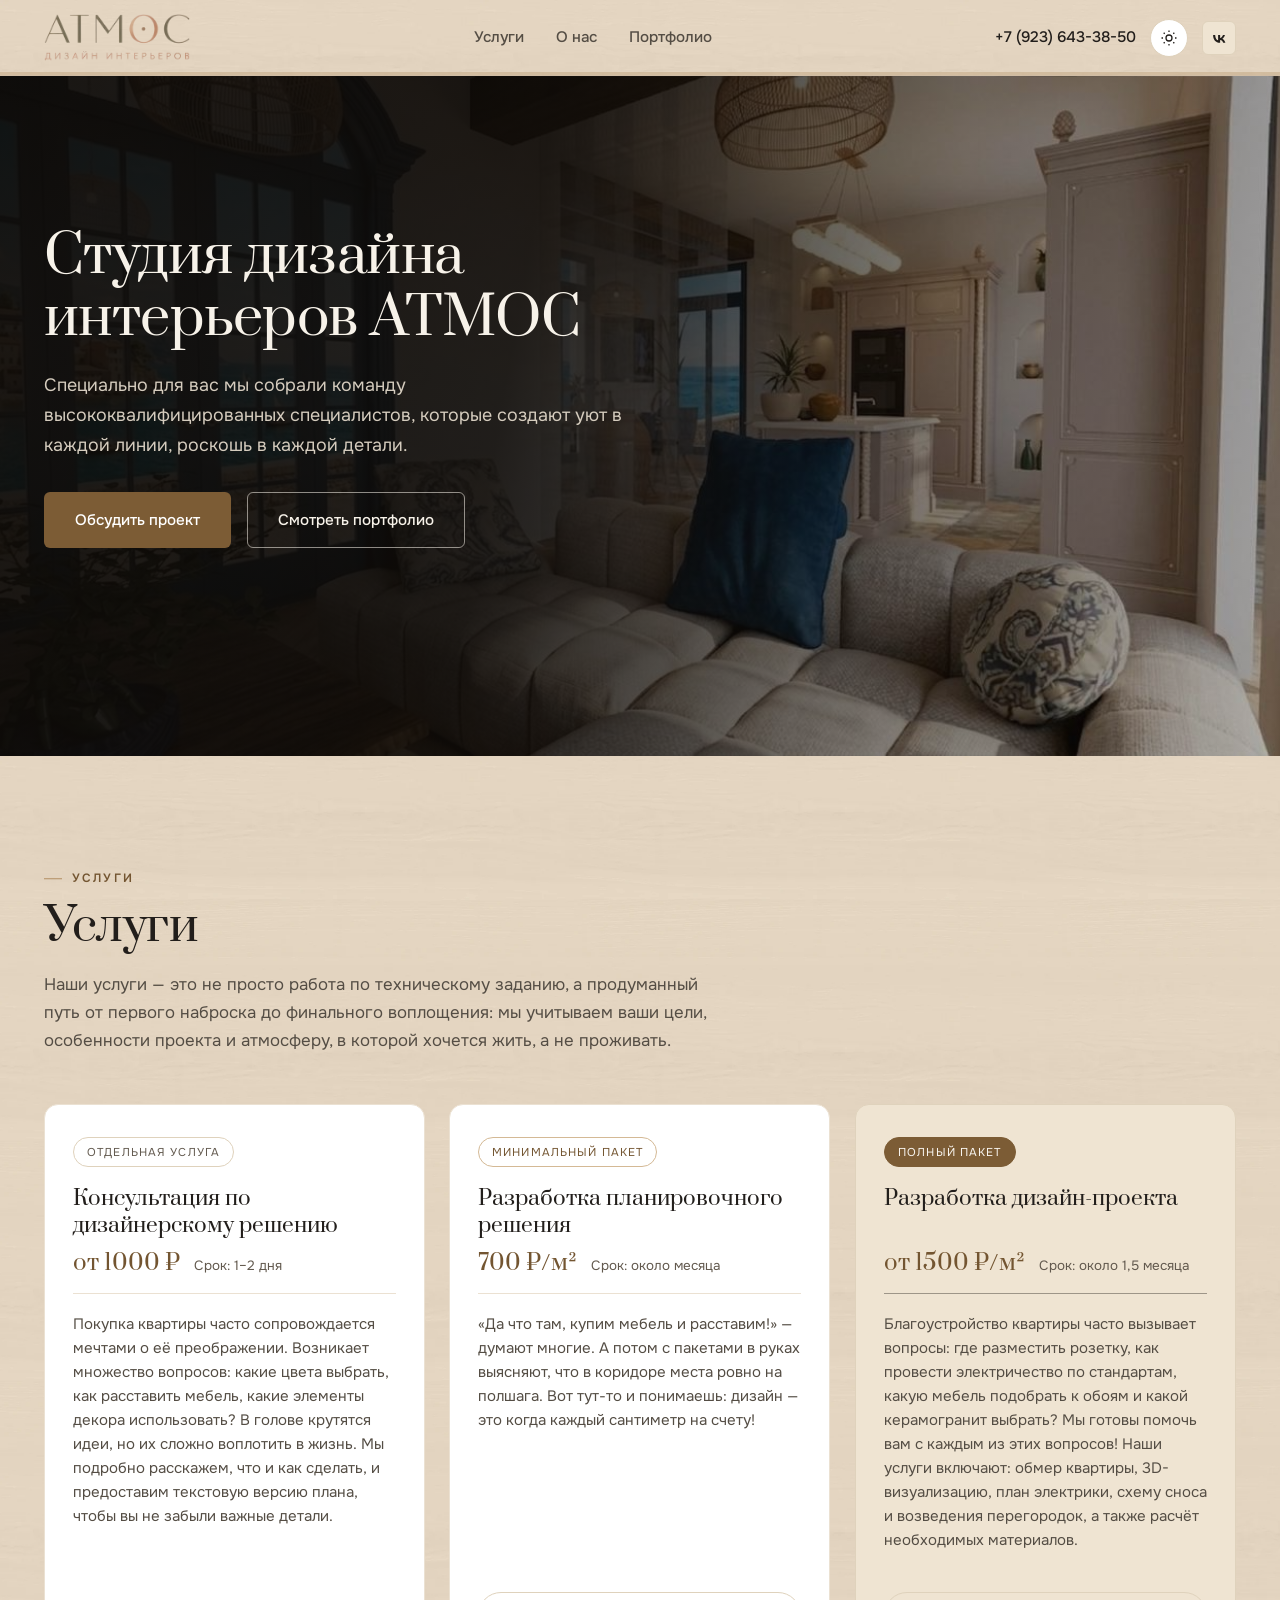
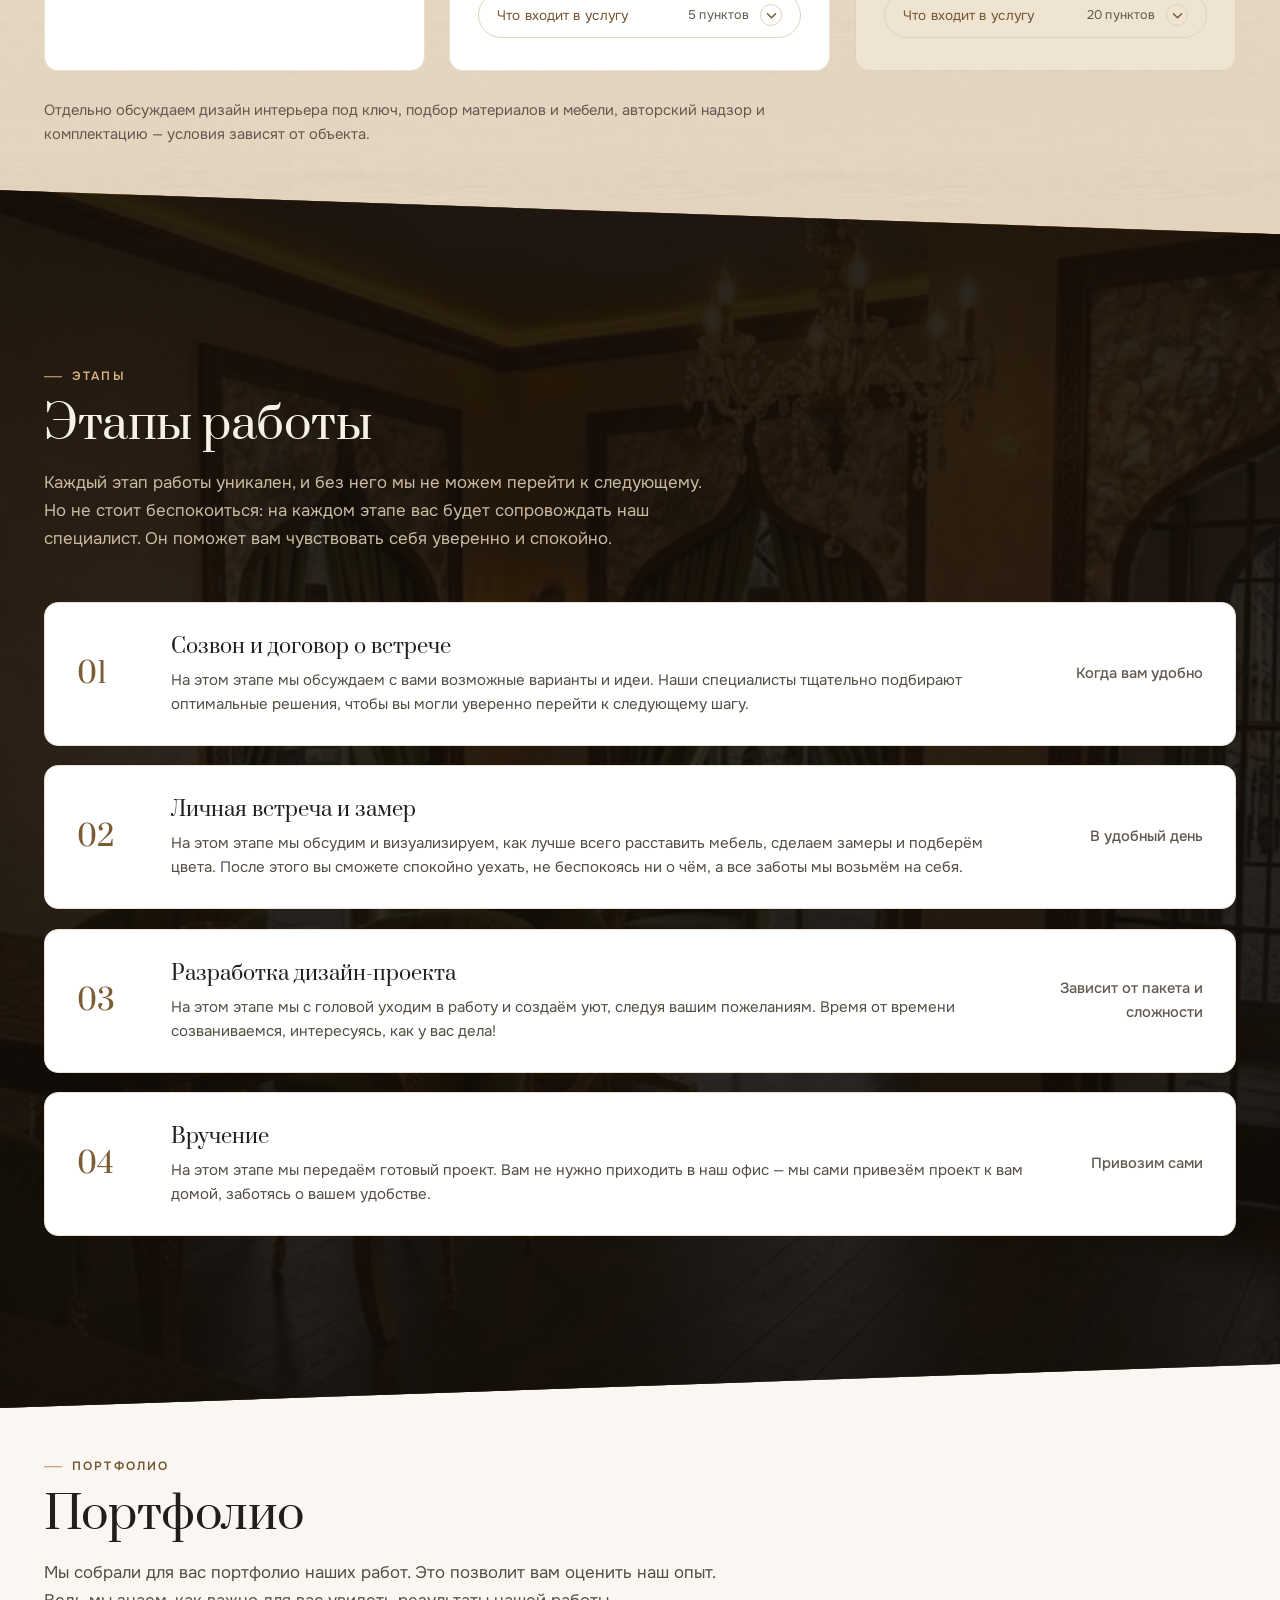
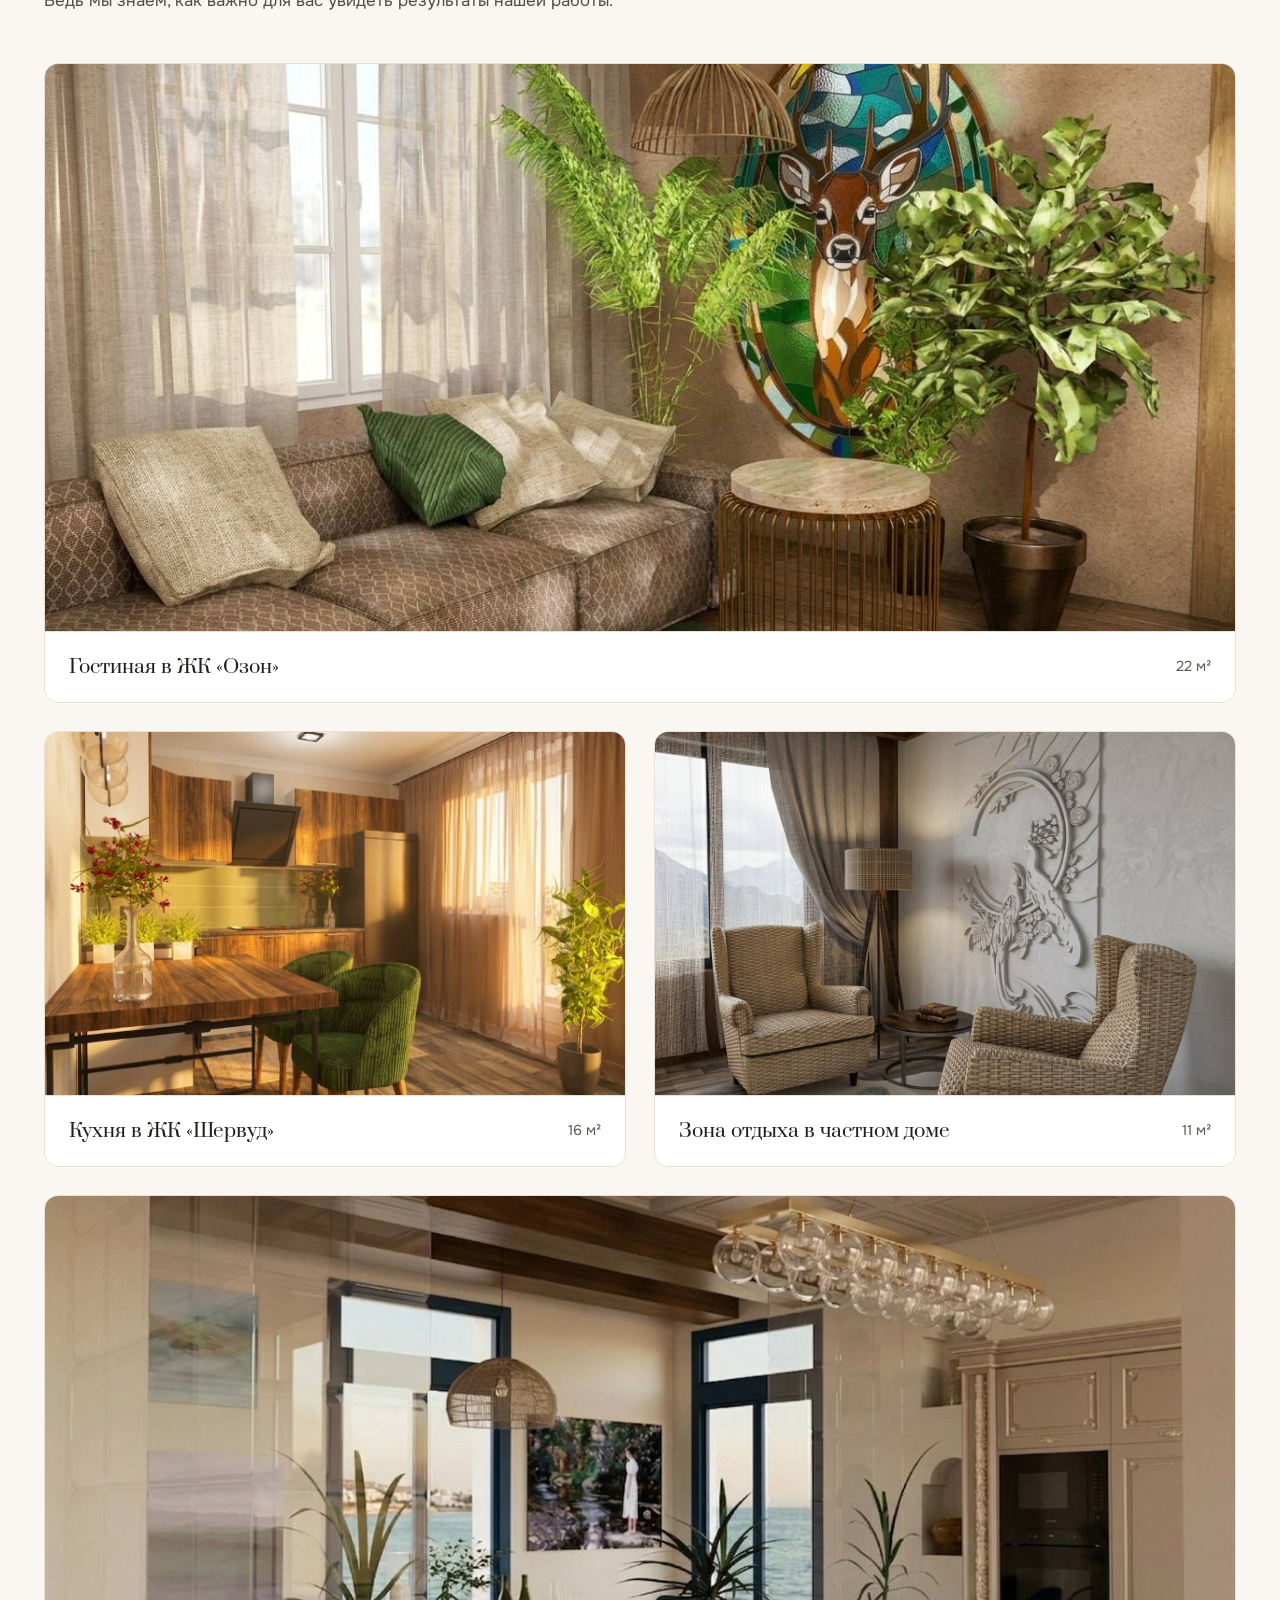
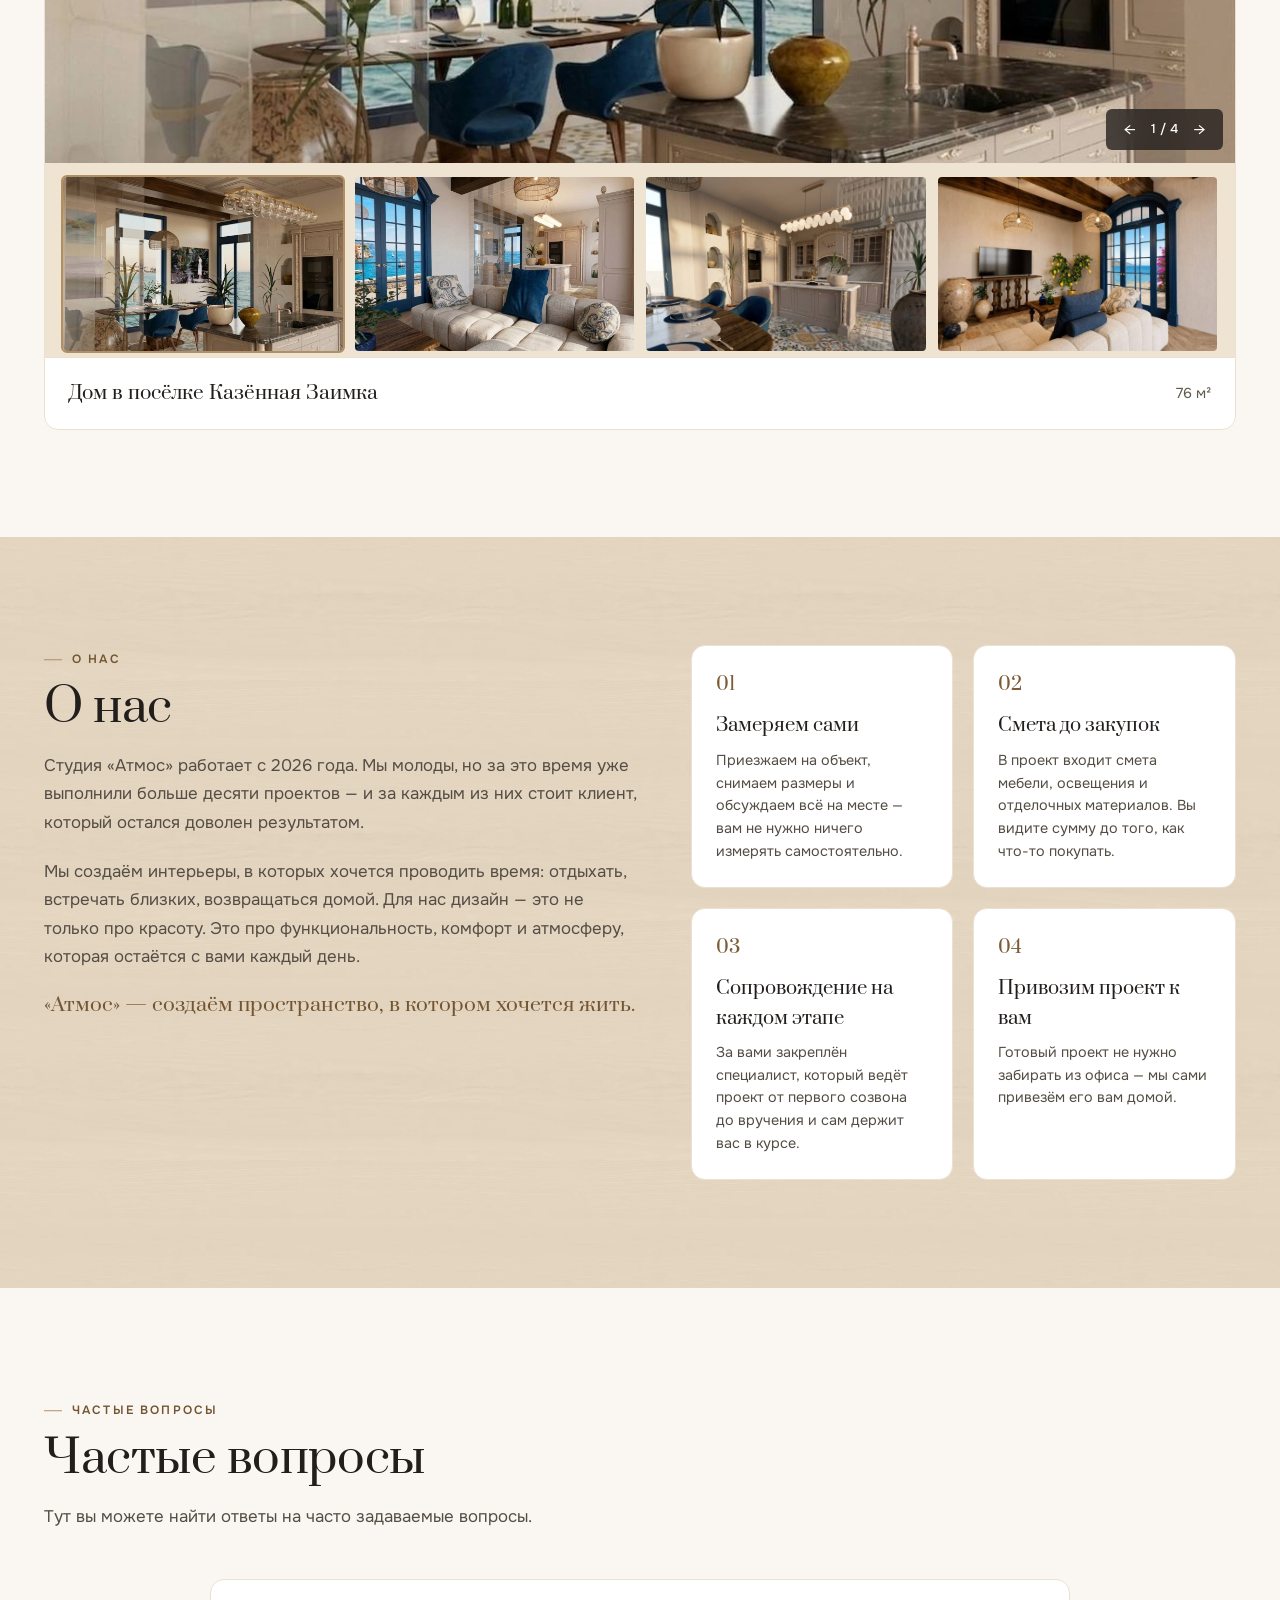
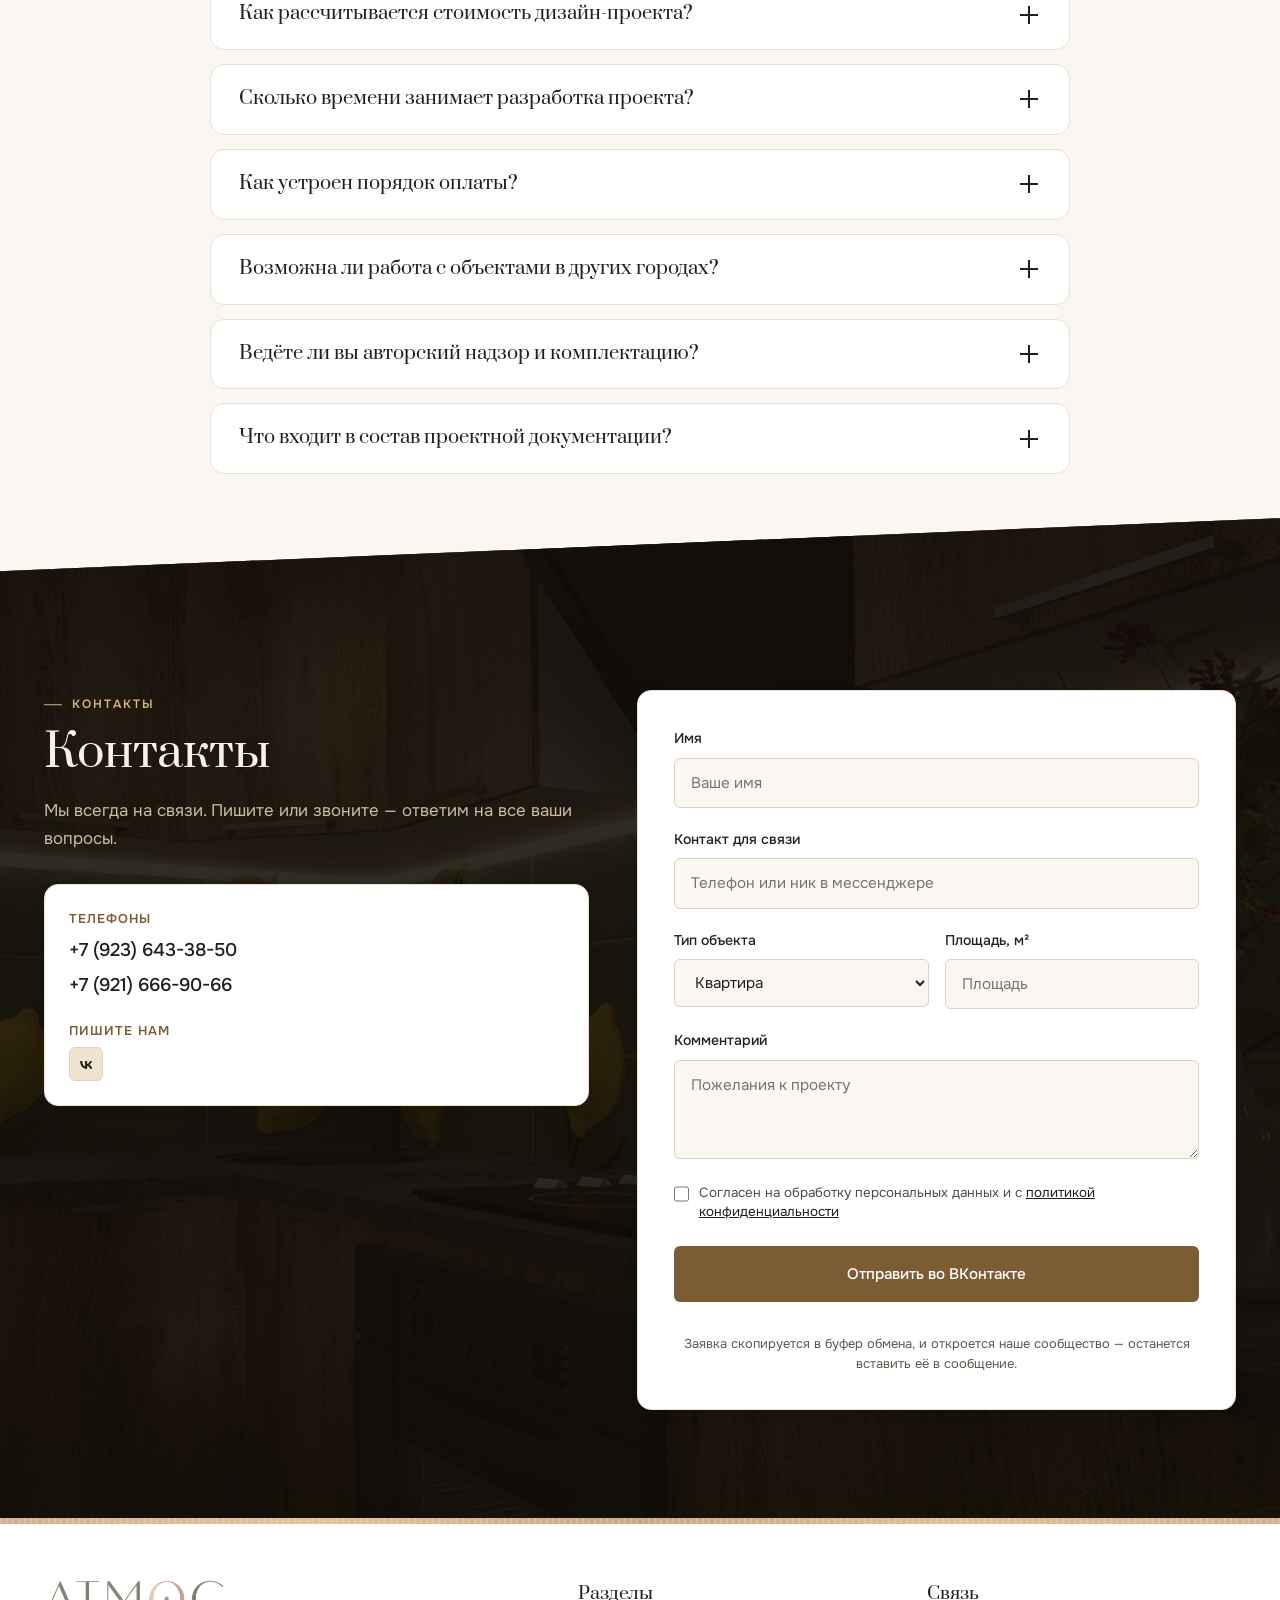
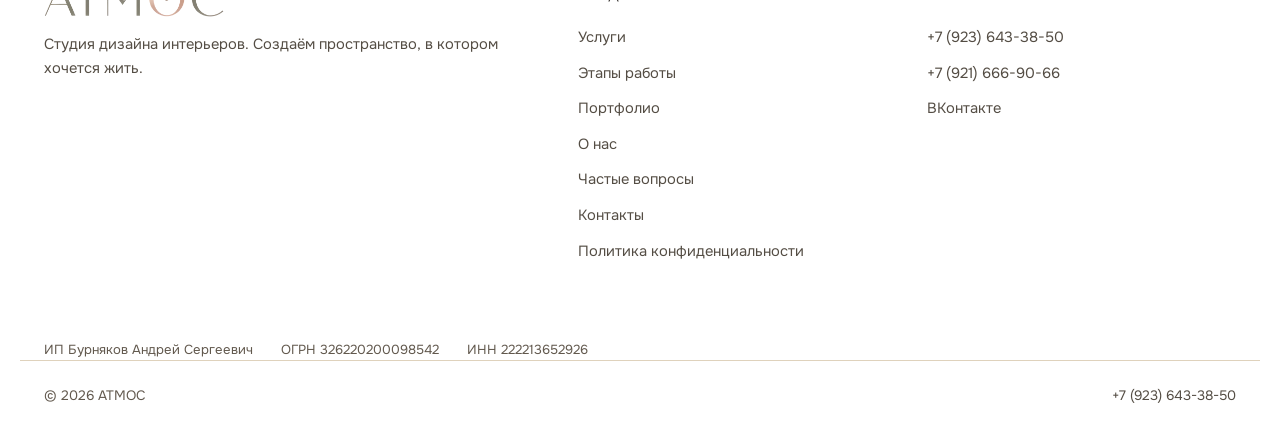
==== commit 6733041d: "Версия логотипа для шапки без слогана и версии у картинок в CSS Слоган на 47 пикселях не читался. В " ====
--- a/index.html
+++ b/index.html
@@ -45,7 +45,7 @@
 <header class="header" id="header">
   <div class="shell header__inner">
     <a class="logo" href="#top" aria-label="АТМОС — перейти к началу страницы">
-      <span class="brand-logo brand-logo--sm" role="img" aria-label="АТМОС — дизайн интерьеров"></span>
+      <span class="brand-head" role="img" aria-label="АТМОС — дизайн интерьеров"></span>
     </a>
 
     <nav class="nav" aria-label="Основная навигация">
@@ -90,7 +90,7 @@
   <div class="drawer__backdrop" id="drawerBackdrop"></div>
   <div class="drawer__panel" role="dialog" aria-modal="true" aria-label="Мобильное меню">
     <div class="drawer__head">
-      <span class="brand-logo brand-logo--sm" role="img" aria-label="АТМОС — дизайн интерьеров"></span>
+      <span class="brand-head" role="img" aria-label="АТМОС — дизайн интерьеров"></span>
       <button class="drawer__close" id="drawerCloseBtn" type="button" aria-label="Закрыть меню">&times;</button>
     </div>
     <nav class="drawer__nav" aria-label="Навигация в меню">
--- a/styles.css
+++ b/styles.css
@@ -111,7 +111,7 @@
 .brand-logo {
   display: block;
   width: 168px;
-  height: 72px;
+  height: 74px;
   background-image: url('images/logo.png');
   background-image: image-set(url('images/logo.webp') type('image/webp'), url('images/logo.png') type('image/png'));
   background-size: contain;
@@ -119,14 +119,9 @@
   background-repeat: no-repeat;
 }
 
-.brand-logo--sm {
-  width: 128px;
-  height: 55px;
-}
-
 .brand-logo--lg {
   width: 232px;
-  height: 99px;
+  height: 102px;
   background-position: center;
 }
 
@@ -580,10 +575,27 @@
   transform: rotate(5deg);
 }
 
+.brand-head {
+  display: block;
+  width: 146px;
+  height: 47px;
+  background-image: url('images/logo-head.png');
+  background-image: image-set(url('images/logo-head.webp') type('image/webp'), url('images/logo-head.png') type('image/png'));
+  background-size: contain;
+  background-position: left center;
+  background-repeat: no-repeat;
+  flex-shrink: 0;
+}
+
+[data-theme="dark"] .brand-head {
+  background-image: url('images/logo-head-dark.png');
+  background-image: image-set(url('images/logo-head-dark.webp') type('image/webp'), url('images/logo-head-dark.png') type('image/png'));
+}
+
 .brand-mark {
   display: block;
   width: 180px;
-  height: 35px;
+  height: 37px;
   background-image: url('images/logo-mark.png');
   background-image: image-set(url('images/logo-mark.webp') type('image/webp'), url('images/logo-mark.png') type('image/png'));
   background-size: contain;
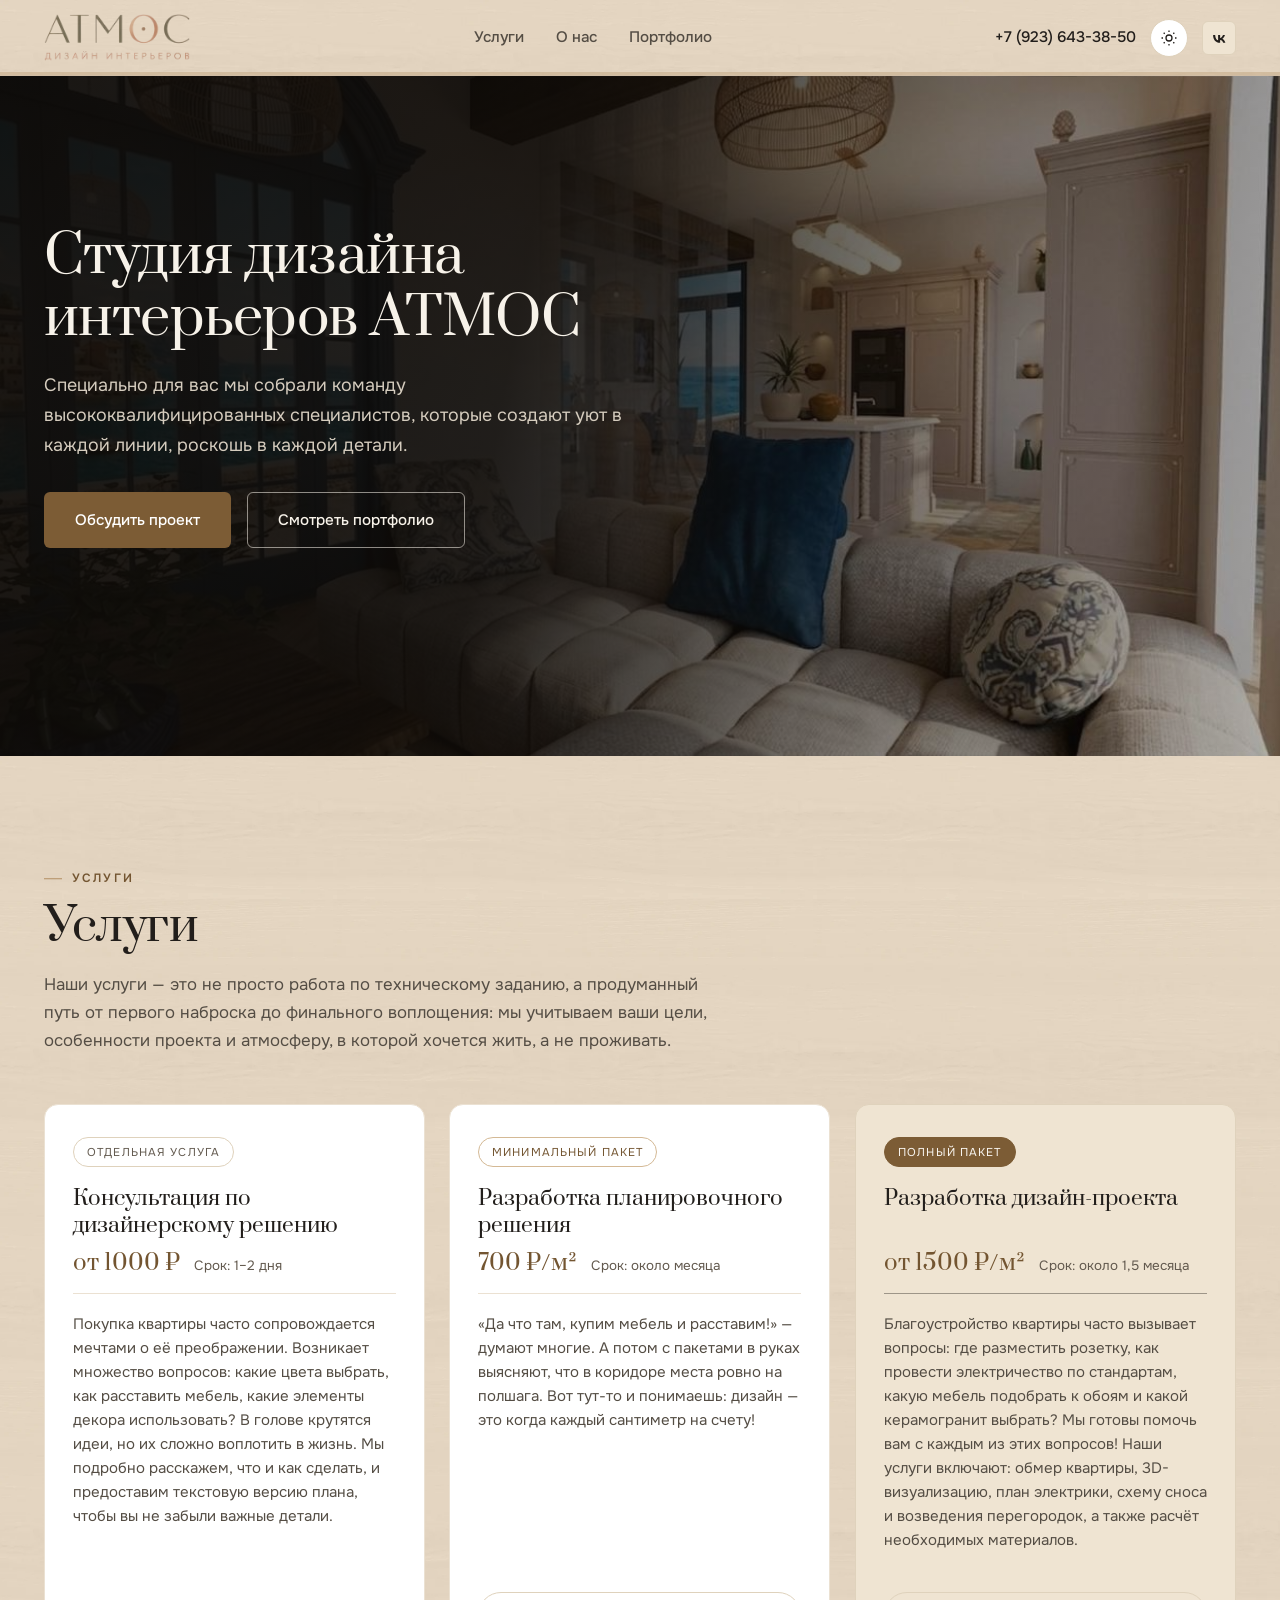
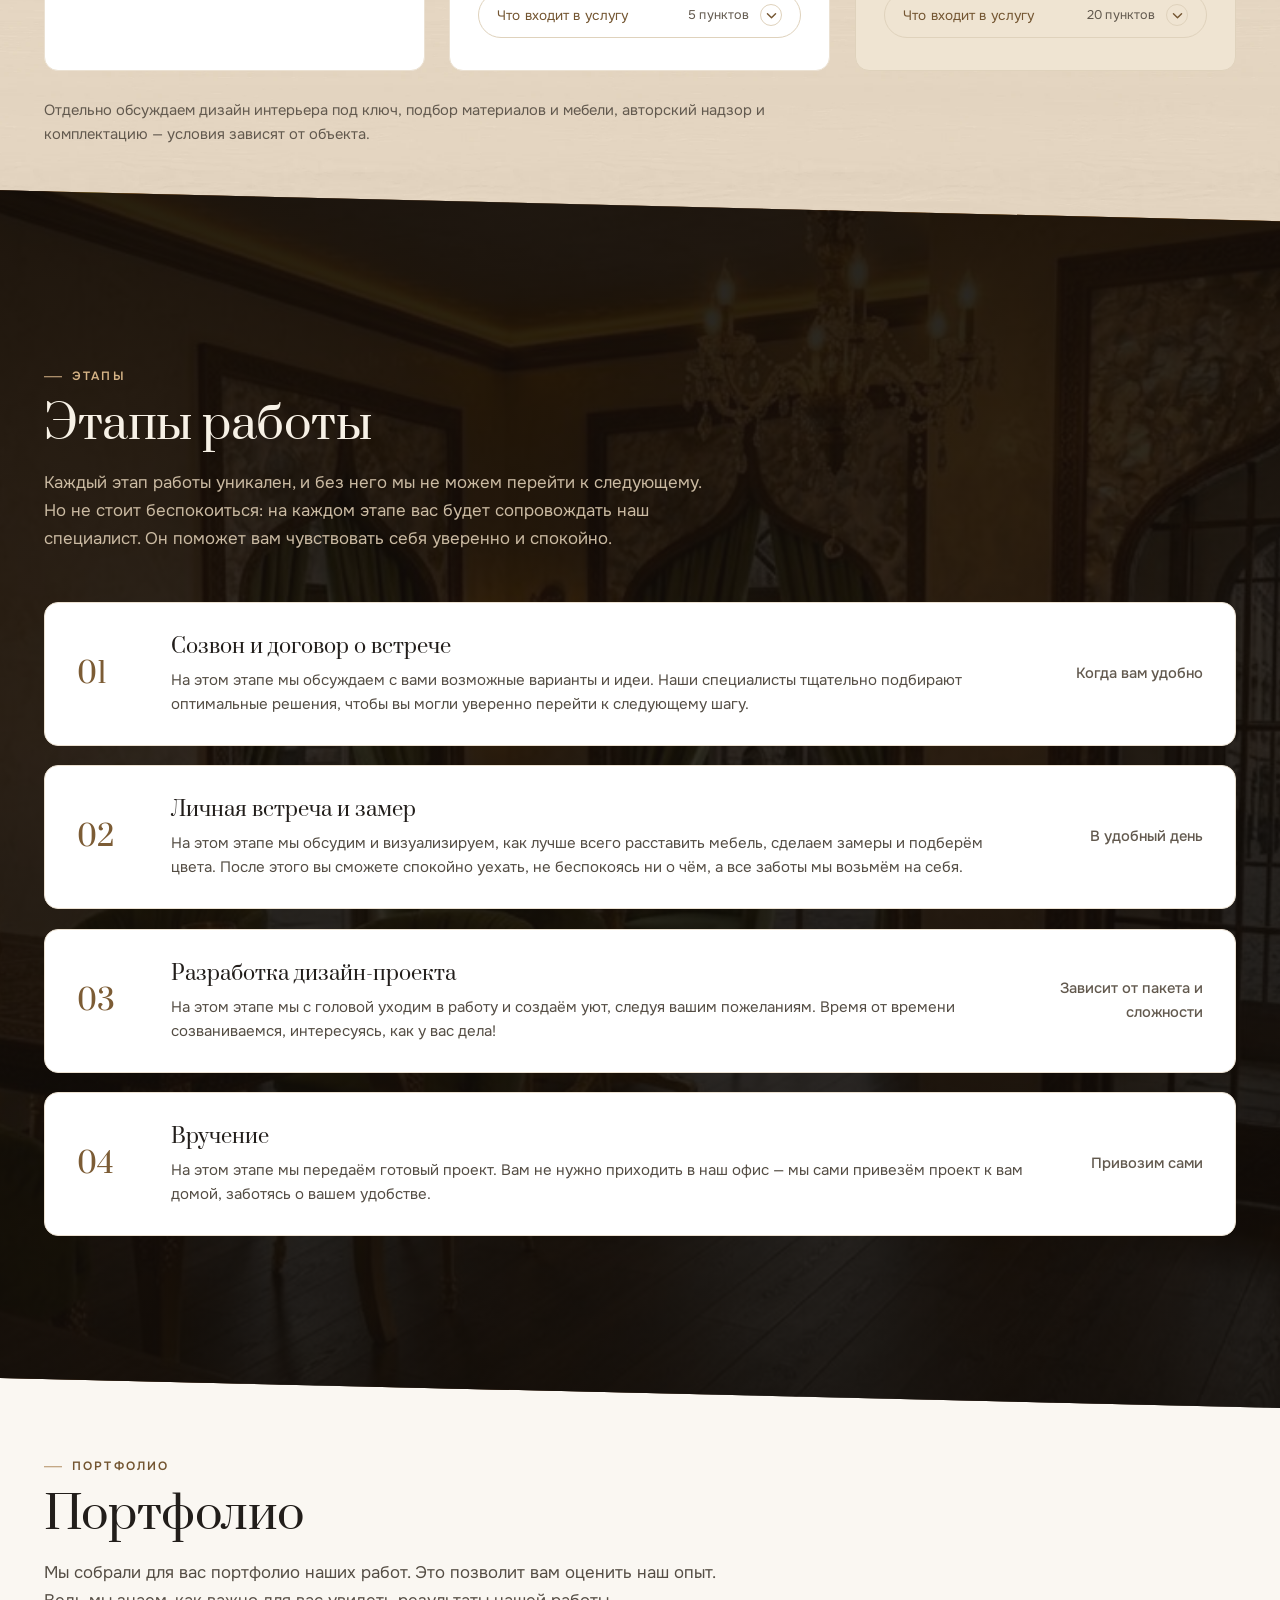
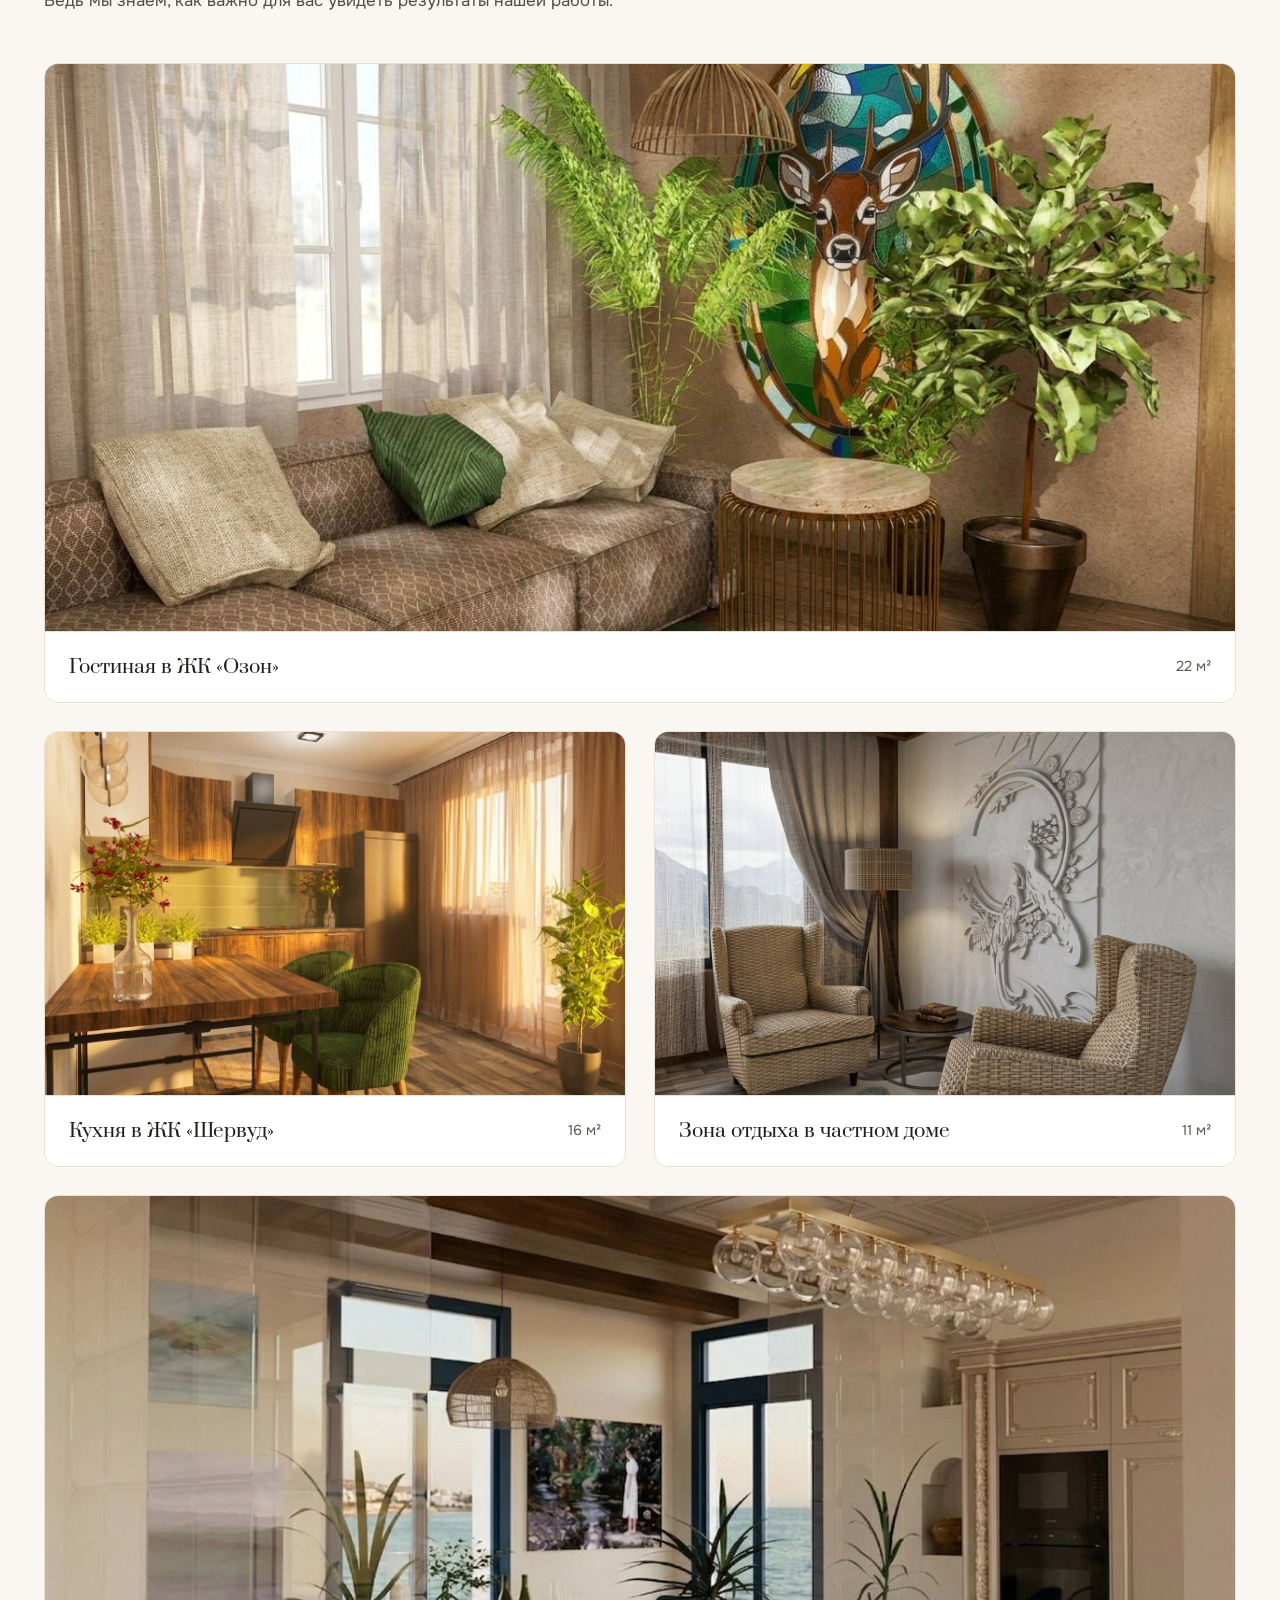
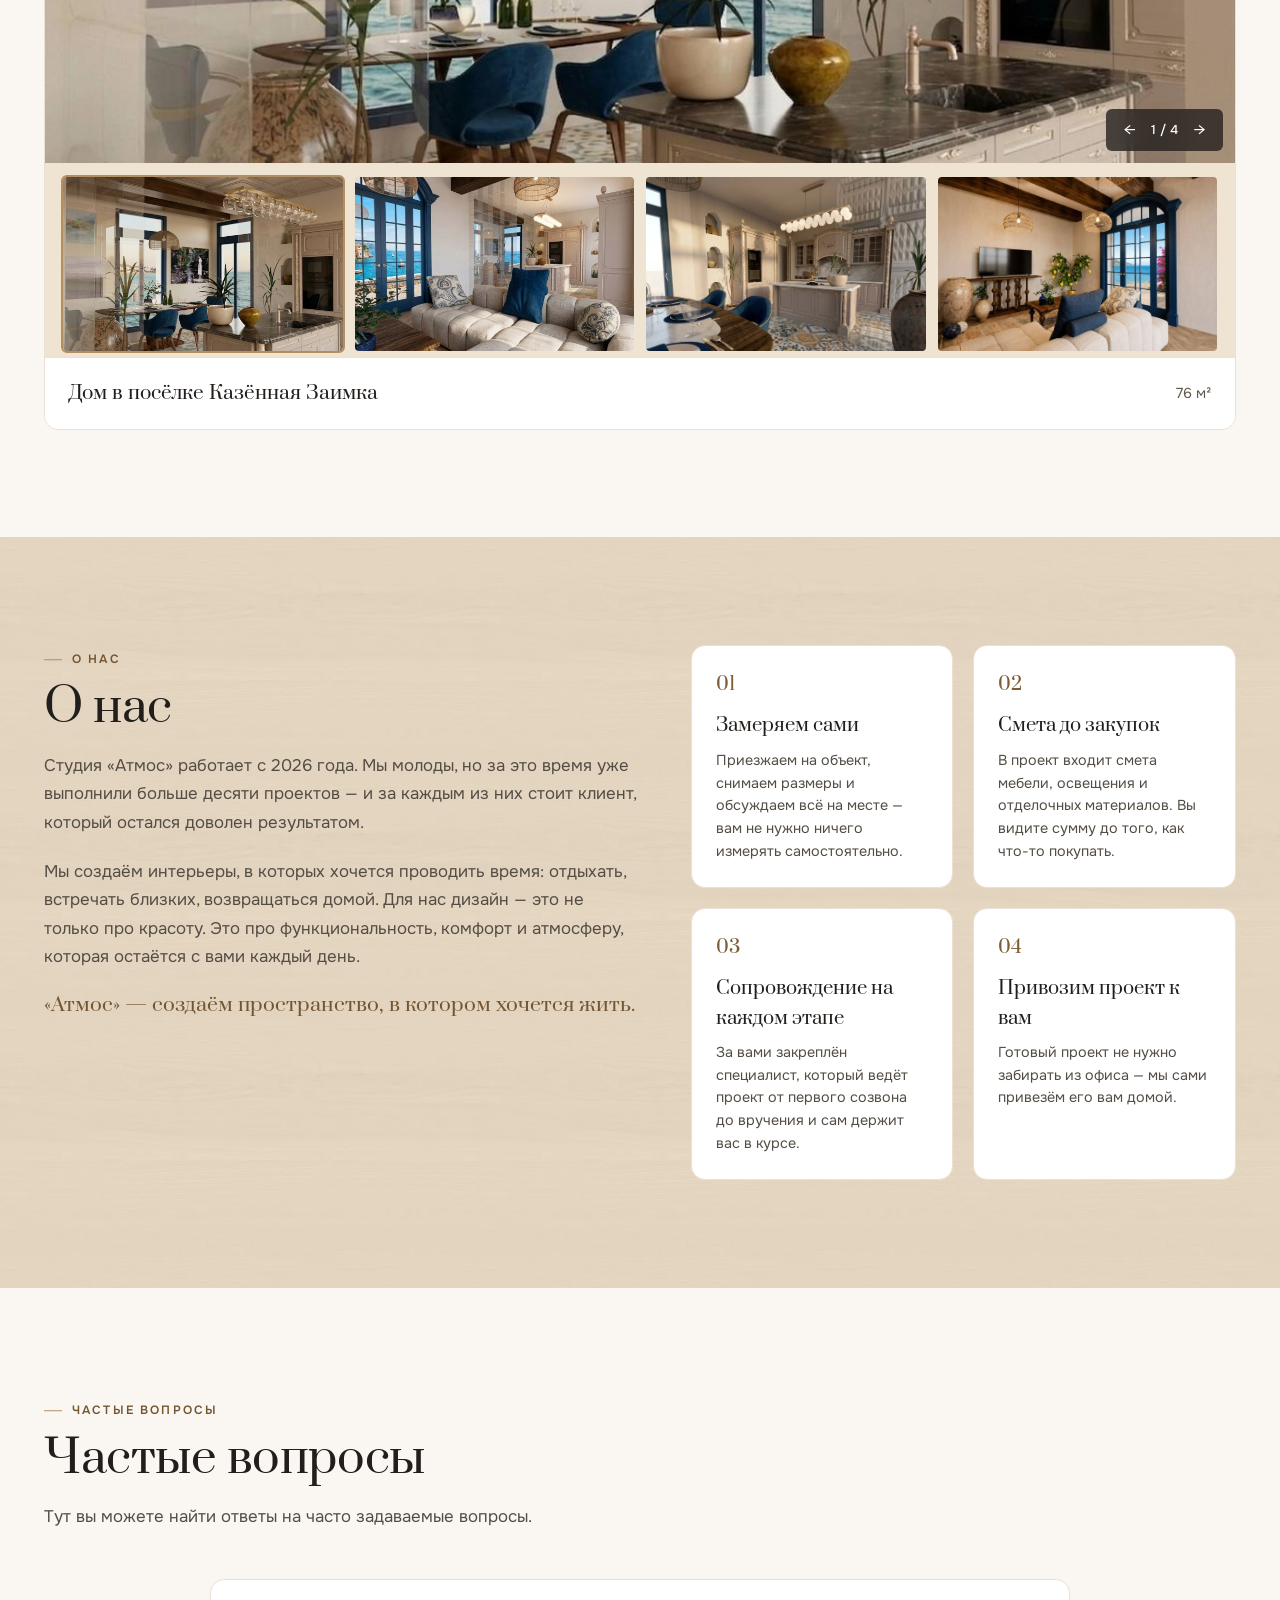
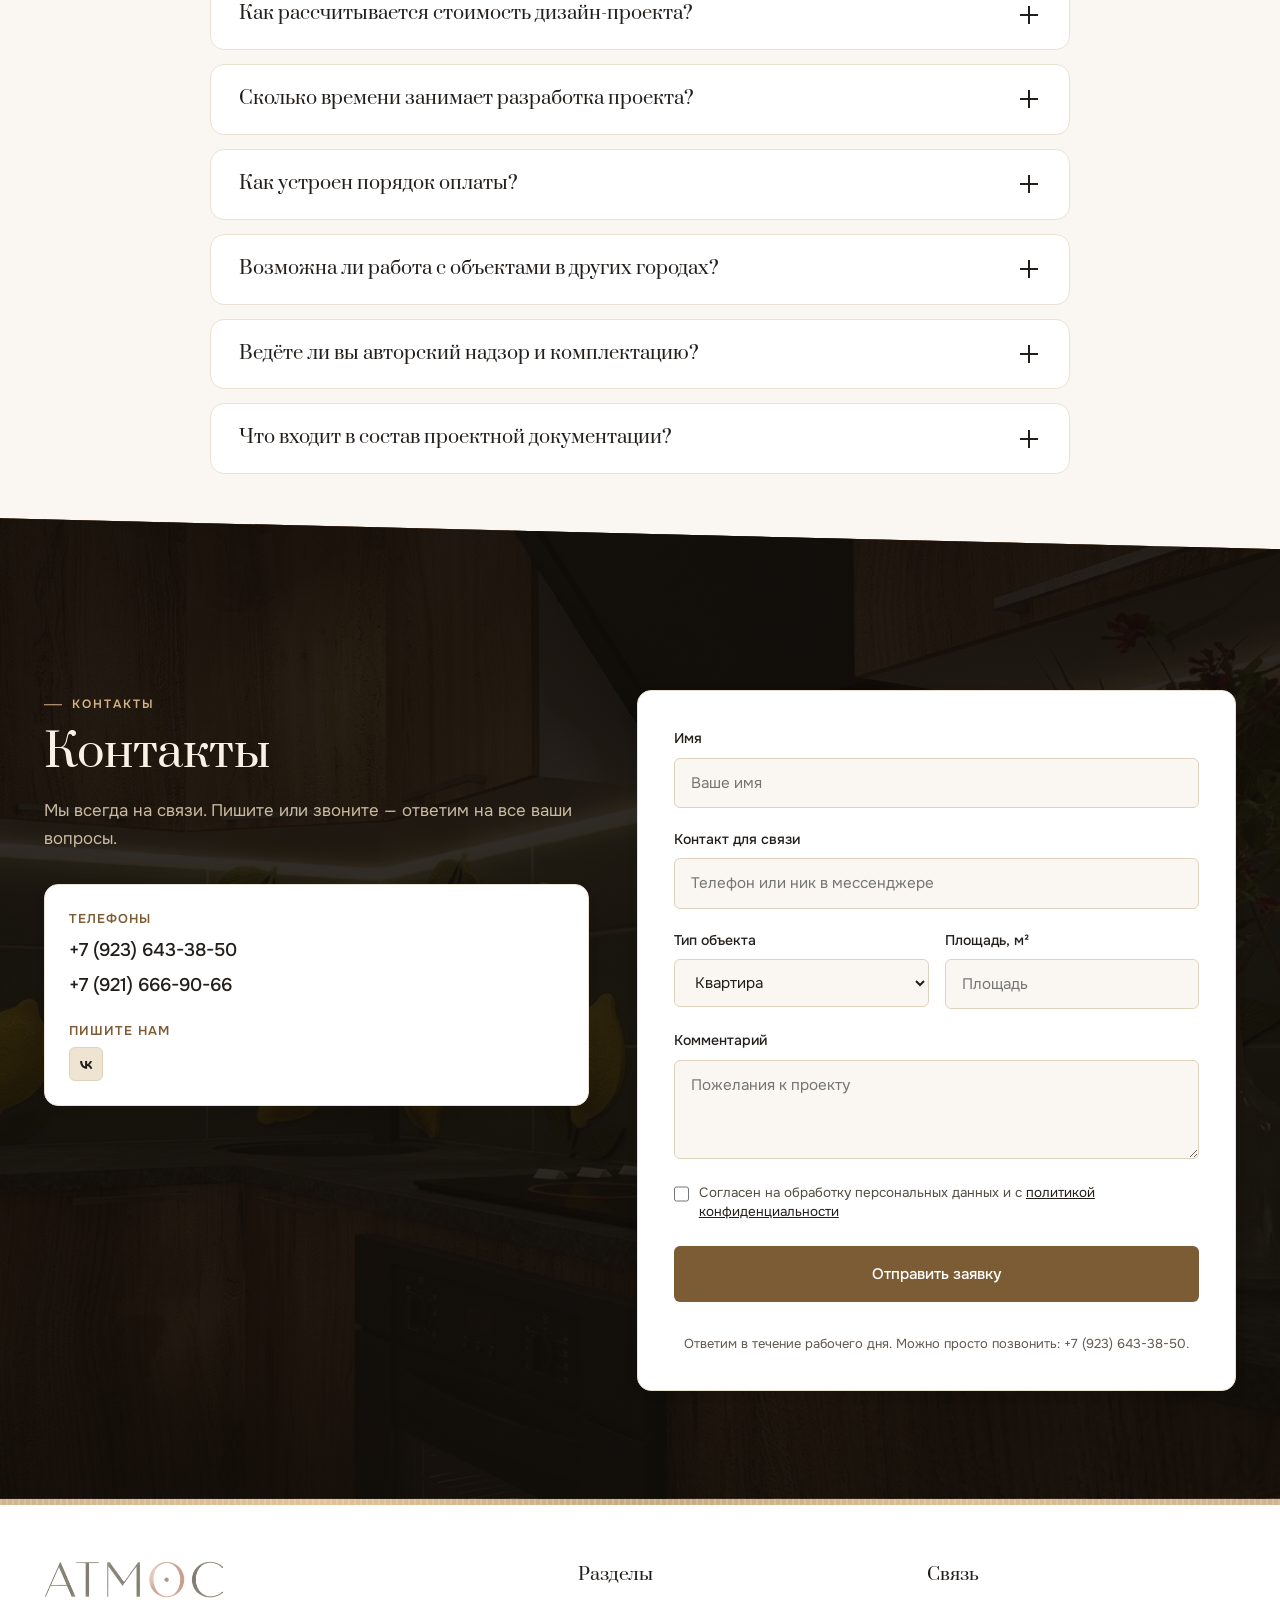
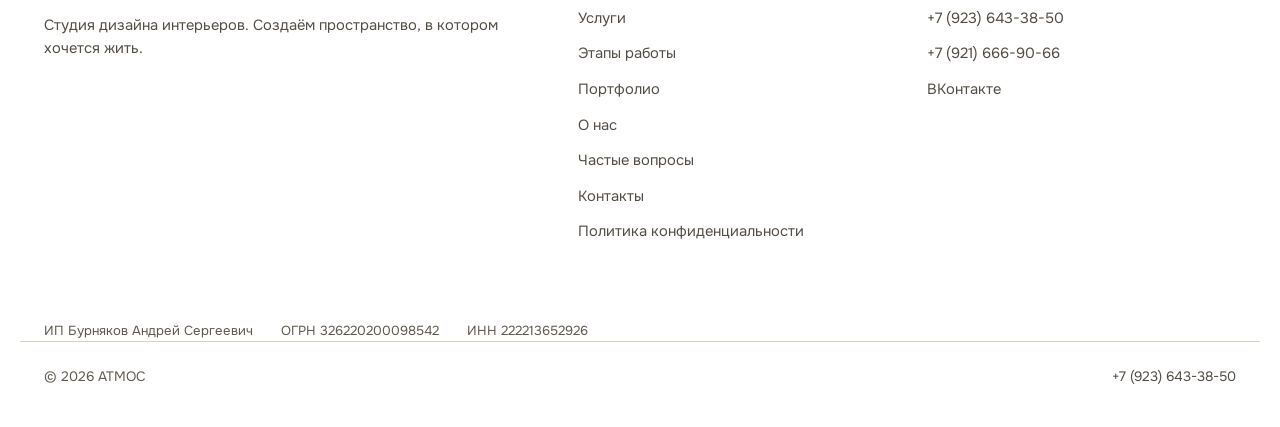
==== commit 63e46ce7: "Приём заявок с сайта в Telegram На сервере поднята служба atmos-lead: принимает форму на /api/lead, " ====
--- a/index.html
+++ b/index.html
@@ -580,13 +580,18 @@
             <textarea class="form-input" id="fComment" name="comment" rows="3" placeholder="Пожелания к проекту"></textarea>
           </div>
 
+          <div class="form-trap" aria-hidden="true">
+            <label for="fSite">Не заполняйте это поле</label>
+            <input type="text" id="fSite" name="website" tabindex="-1" autocomplete="off">
+          </div>
+
           <label class="consent-label" id="consentLabel">
             <input class="consent-checkbox" type="checkbox" id="fConsent" name="consent" required>
             <span>Согласен на обработку персональных данных и с <a href="privacy.html" target="_blank" rel="noopener">политикой конфиденциальности</a></span>
           </label>
 
-          <button class="btn btn--primary btn--block" type="submit">Отправить во ВКонтакте</button>
-          <p class="form-hint">Заявка скопируется в буфер обмена, и откроется наше сообщество — останется вставить её в сообщение.</p>
+          <button class="btn btn--primary btn--block" type="submit">Отправить заявку</button>
+          <p class="form-hint">Ответим в течение рабочего дня. Можно просто позвонить: <a href="tel:+79236433850">+7 (923) 643-38-50</a>.</p>
         </form>
       </div>
     </div>
--- a/styles.css
+++ b/styles.css
@@ -1708,6 +1708,14 @@
   padding-top: 16px;
 }
 
+.form-trap {
+  position: absolute;
+  left: -9999px;
+  width: 1px;
+  height: 1px;
+  overflow: hidden;
+}
+
 .form-hint {
   margin-top: 12px;
   font-size: 0.81rem;
